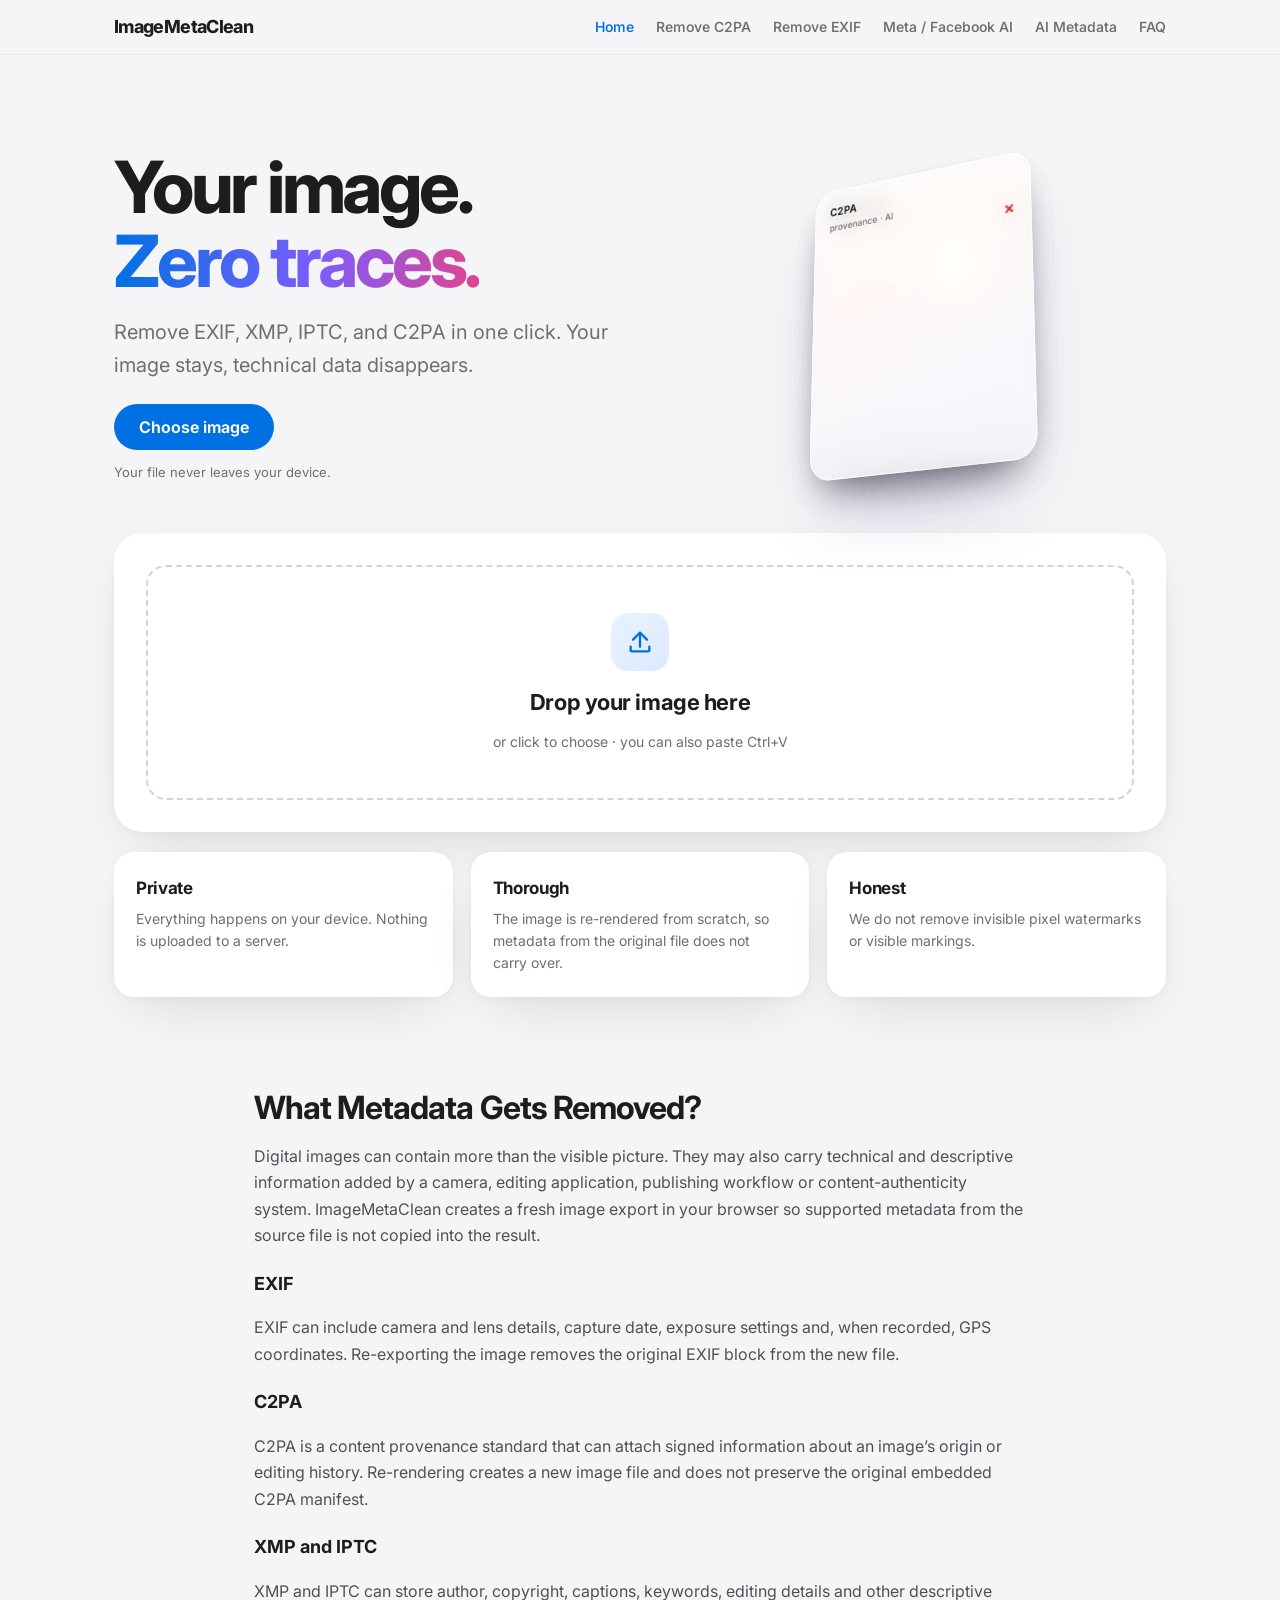
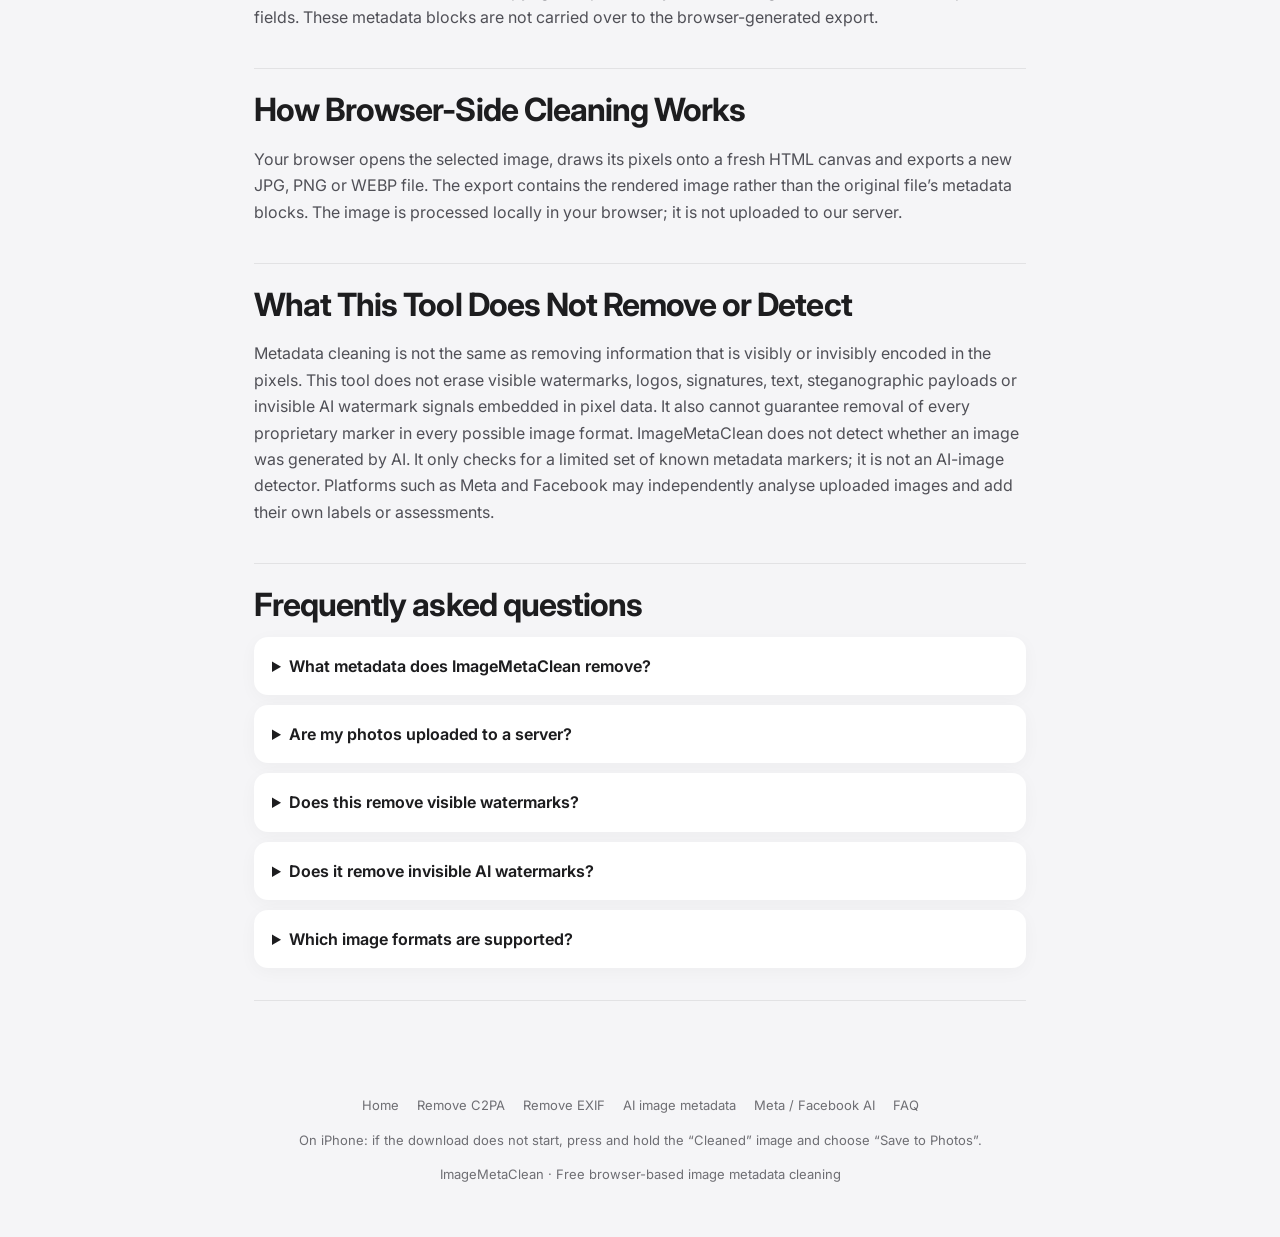
==== index.html @ 03095fc6 "Add Meta/Facebook AI metadata navigation and honest AI detection limitations" ====
<!doctype html><html lang="en"><head><meta charset="utf-8"><meta name="viewport" content="width=device-width,initial-scale=1"><title>Image Metadata Remover – Remove EXIF, XMP, IPTC & C2PA | ImageMetaClean</title><meta name="description" content="Remove EXIF, XMP, IPTC, and supported C2PA metadata from images in one click. Free, private, browser-based image cleaning. Your file never leaves your device."><link rel="canonical" href="https://imagemetaclean.com/"><meta name="robots" content="index,follow,max-image-preview:large"><meta property="og:type" content="website"><meta property="og:site_name" content="ImageMetaClean"><meta property="og:title" content="Image Metadata Remover – Remove EXIF, XMP, IPTC & C2PA | ImageMetaClean"><meta property="og:description" content="Remove EXIF, XMP, IPTC, and supported C2PA metadata from images in one click. Free, private, browser-based image cleaning. Your file never leaves your device."><meta property="og:url" content="https://imagemetaclean.com/"><meta name="twitter:card" content="summary"><meta name="twitter:title" content="Image Metadata Remover – Remove EXIF, XMP, IPTC & C2PA | ImageMetaClean"><meta name="twitter:description" content="Remove EXIF, XMP, IPTC, and supported C2PA metadata from images in one click. Free, private, browser-based image cleaning. Your file never leaves your device."><link rel="preconnect" href="https://fonts.googleapis.com"><link rel="preconnect" href="https://fonts.gstatic.com" crossorigin><link href="https://fonts.googleapis.com/css2?family=Inter:wght@400;500;600;700;800&display=swap" rel="stylesheet"><link rel="stylesheet" href="/styles.css"><script type="application/ld+json">{"@context":"https://schema.org","@type":"WebApplication","name":"ImageMetaClean","url":"https://imagemetaclean.com/","applicationCategory":"UtilitiesApplication","operatingSystem":"Any","description":"Free browser-based image metadata cleaner. Remove EXIF, XMP, IPTC and supported C2PA metadata locally."}</script><script type="application/ld+json">{"@context":"https://schema.org","@type":"FAQPage","mainEntity":[{"@type":"Question","name":"What metadata does ImageMetaClean remove?","acceptedAnswer":{"@type":"Answer","text":"It removes metadata carried in the original file by rendering the image to a new canvas export. This can remove EXIF, XMP, IPTC and embedded C2PA or other metadata chunks, depending on the source format and browser export."}},{"@type":"Question","name":"Are my photos uploaded to a server?","acceptedAnswer":{"@type":"Answer","text":"No. Image processing happens locally in your browser. The image file is not sent to ImageMetaClean servers."}},{"@type":"Question","name":"Does this remove visible watermarks?","acceptedAnswer":{"@type":"Answer","text":"No. It does not erase visible text, logos, signatures or watermarks that are part of the image pixels."}},{"@type":"Question","name":"Does it remove invisible AI watermarks?","acceptedAnswer":{"@type":"Answer","text":"No. ImageMetaClean is a metadata cleaner, not an AI-image detector. It cannot determine whether an image was generated by AI. It also does not remove hidden signals encoded in image pixels or model-specific watermarking systems."}},{"@type":"Question","name":"Which image formats are supported?","acceptedAnswer":{"@type":"Answer","text":"You can export JPG, PNG or WEBP. The available output format depends on browser support and the selected option."}}]}</script></head><body><header><nav><a class="brand" href="/">ImageMetaClean</a><button class="menu" id="menu" aria-label="Toggle navigation" aria-expanded="false">☰</button><div class="navlinks" id="navlinks"><a href="/" aria-current="page">Home</a><a href="/remove-c2pa-metadata" >Remove C2PA</a><a href="/remove-exif-data" >Remove EXIF</a><a href="/remove-meta-facebook-ai-metadata">Meta / Facebook AI</a><a href="/remove-ai-image-metadata" >AI Metadata</a><a href="#faq" >FAQ</a></div></nav></header><main><section class="hero"><div><h1>Your image.<br><em>Zero traces.</em></h1><p class="lead">Remove EXIF, XMP, IPTC, and C2PA in one click. Your image stays, technical data disappears.</p><button class="cta" id="go" type="button">Choose image</button><span class="priv">Your file never leaves your device.</span></div><div class="stage" aria-hidden="true"><div class="stack"><div class="layer photo"></div><div class="layer meta-l l1">EXIF<small>camera · date · GPS</small><i>×</i></div><div class="layer meta-l l2">XMP · IPTC<small>software · author</small><i>×</i></div><div class="layer meta-l l3">C2PA<small>provenance · AI</small><i>×</i></div></div></div></section><section class="tool"><div class="panel"><div id="drop" tabindex="0" role="button" aria-label="Choose or drop an image"><div class="ico"><svg width="28" height="28" viewBox="0 0 24 24" fill="none" stroke="#0071e3" stroke-width="2" stroke-linecap="round" stroke-linejoin="round"><path d="M12 16V4M6 10l6-6 6 6"/><path d="M4 16v3a1 1 0 0 0 1 1h14a1 1 0 0 0 1-1v-3"/></svg></div><h2>Drop your image here</h2><p>or click to choose · you can also paste Ctrl+V</p><input id="file" type="file" accept="image/*" hidden></div><div id="work"><div class="grid"><div class="card"><h3>Original</h3><div class="pic"><img id="imgA" alt="Original image preview"></div><ul class="checks" id="tA"></ul><div class="sz" id="sA"></div></div><div class="card after"><h3>Cleaned</h3><div class="pic"><img id="imgB" alt="Cleaned image preview"></div><ul class="checks" id="tB"></ul><div class="sz" id="sB"></div></div></div><div class="bar"><div class="seg" id="seg"><button type="button" data-f="image/jpeg" aria-pressed="true">JPG</button><button type="button" data-f="image/png" aria-pressed="false">PNG</button><button type="button" data-f="image/webp" aria-pressed="false">WEBP</button></div><label class="quality" id="qW">Quality <input id="q" type="range" min="70" max="100" value="95"><span id="qv">95</span></label><div class="acts"><button class="btn sec" id="again" type="button">Another image</button><button class="btn pri" id="save" type="button" disabled>Download</button></div></div><div id="msg" role="status" aria-live="polite"></div></div></div><div class="trust"><div class="feat"><h3>Private</h3><p>Everything happens on your device. Nothing is uploaded to a server.</p></div><div class="feat"><h3>Thorough</h3><p>The image is re-rendered from scratch, so metadata from the original file does not carry over.</p></div><div class="feat"><h3>Honest</h3><p>We do not remove invisible pixel watermarks or visible markings.</p></div></div></section><article class="content"><section><h2>What Metadata Gets Removed?</h2><p>Digital images can contain more than the visible picture. They may also carry technical and descriptive information added by a camera, editing application, publishing workflow or content-authenticity system. ImageMetaClean creates a fresh image export in your browser so supported metadata from the source file is not copied into the result.</p><h3>EXIF</h3><p>EXIF can include camera and lens details, capture date, exposure settings and, when recorded, GPS coordinates. Re-exporting the image removes the original EXIF block from the new file.</p><h3>C2PA</h3><p>C2PA is a content provenance standard that can attach signed information about an image’s origin or editing history. Re-rendering creates a new image file and does not preserve the original embedded C2PA manifest.</p><h3>XMP and IPTC</h3><p>XMP and IPTC can store author, copyright, captions, keywords, editing details and other descriptive fields. These metadata blocks are not carried over to the browser-generated export.</p></section><section><h2>How Browser-Side Cleaning Works</h2><p>Your browser opens the selected image, draws its pixels onto a fresh HTML canvas and exports a new JPG, PNG or WEBP file. The export contains the rendered image rather than the original file’s metadata blocks. The image is processed locally in your browser; it is not uploaded to our server.</p></section><section><h2>What This Tool Does Not Remove or Detect</h2><p>Metadata cleaning is not the same as removing information that is visibly or invisibly encoded in the pixels. This tool does not erase visible watermarks, logos, signatures, text, steganographic payloads or invisible AI watermark signals embedded in pixel data. It also cannot guarantee removal of every proprietary marker in every possible image format. ImageMetaClean does not detect whether an image was generated by AI. It only checks for a limited set of known metadata markers; it is not an AI-image detector. Platforms such as Meta and Facebook may independently analyse uploaded images and add their own labels or assessments.</p></section><section class="faq" id="faq"><h2>Frequently asked questions</h2><details><summary>What metadata does ImageMetaClean remove?</summary><p>It removes metadata carried in the original file by rendering the image to a new canvas export. This can remove EXIF, XMP, IPTC and embedded C2PA or other metadata chunks, depending on the source format and browser export.</p></details><details><summary>Are my photos uploaded to a server?</summary><p>No. Image processing happens locally in your browser. The image file is not sent to ImageMetaClean servers.</p></details><details><summary>Does this remove visible watermarks?</summary><p>No. It does not erase visible text, logos, signatures or watermarks that are part of the image pixels.</p></details><details><summary>Does it remove invisible AI watermarks?</summary><p>No. It removes supported file metadata, not hidden signals encoded in image pixels or model-specific watermarking systems.</p></details><details><summary>Which image formats are supported?</summary><p>You can export JPG, PNG or WEBP. The available output format depends on browser support and the selected option.</p></details></section></article></main><footer><div class="footlinks"><a href="/">Home</a><a href="/remove-c2pa-metadata">Remove C2PA</a><a href="/remove-exif-data">Remove EXIF</a><a href="/remove-ai-image-metadata">AI image metadata</a><a href="/remove-meta-facebook-ai-metadata">Meta / Facebook AI</a><a href="#faq">FAQ</a></div><p>On iPhone: if the download does not start, press and hold the “Cleaned” image and choose “Save to Photos”.</p><p>ImageMetaClean · Free browser-based image metadata cleaning</p></footer><script src="/app.js" defer></script></body></html>
---- styles.css ----
:root{--bg:#f5f5f7;--ink:#1d1d1f;--mute:#6e6e73;--card:#fff;--blue:#0071e3;--ok:#1d9b4f;--bad:#e3342f;--ff:-apple-system,BlinkMacSystemFont,"SF Pro Text",Inter,system-ui,sans-serif;--sh:0 20px 60px -20px rgba(0,0,0,.14),0 2px 8px rgba(0,0,0,.035)}*{box-sizing:border-box;min-width:0}html{scroll-behavior:smooth}body{margin:0;background:var(--bg);color:var(--ink);font:16px/1.65 var(--ff);-webkit-font-smoothing:antialiased;overflow-x:clip}a{color:var(--blue);text-decoration:none}a:hover{text-decoration:underline}header{position:sticky;top:0;z-index:20;background:rgba(245,245,247,.84);backdrop-filter:saturate(180%) blur(20px);border-bottom:1px solid rgba(0,0,0,.06)}nav{max-width:1180px;margin:auto;padding:12px max(5vw,18px);display:flex;align-items:center;justify-content:space-between;gap:22px}.brand{font-weight:750;letter-spacing:-.035em;color:var(--ink);font-size:18px}.navlinks{display:flex;align-items:center;gap:22px;font-size:14px;font-weight:550}.navlinks a{color:var(--mute)}.navlinks a[aria-current=page]{color:var(--blue)}.menu{display:none;border:0;background:transparent;font-size:24px;color:var(--ink)}.hero{display:grid;grid-template-columns:minmax(0,1.05fr) minmax(0,1fr);gap:40px;align-items:center;max-width:1180px;margin:0 auto;padding:clamp(38px,6vw,82px) max(5vw,18px) 32px}h1{font-size:clamp(40px,6.2vw,72px);line-height:1.03;letter-spacing:-.045em;font-weight:750;margin:0 0 18px}h1 em{font-style:normal;background:linear-gradient(90deg,#0071e3,#7b5cff 55%,#e0458f);-webkit-background-clip:text;background-clip:text;color:transparent}.lead{font-size:clamp(17px,1.7vw,20px);color:var(--mute);max-width:38ch;margin:0 0 22px}.cta{display:inline-flex;align-items:center;gap:8px;background:var(--blue);color:#fff;border:0;border-radius:980px;padding:13px 25px;font:650 16px var(--ff);cursor:pointer}.cta:hover{background:#0077ed;text-decoration:none}.priv{display:block;margin-top:12px;font-size:13px;color:var(--mute)}.stage{perspective:1400px;height:370px;display:grid;place-items:center}.stack{position:relative;width:min(250px,65vw);aspect-ratio:4/5;transform-style:preserve-3d;transform:rotateX(18deg) rotateY(-28deg);animation:float 6s ease-in-out infinite}@keyframes float{50%{translate:0 -10px}}.layer{position:absolute;inset:0;border-radius:24px;transform-style:preserve-3d}.photo{background:linear-gradient(160deg,#ffd9a8 0%,#ff9a8b 38%,#a18cd1 72%,#5b7cfa 100%);box-shadow:0 40px 80px -30px rgba(60,40,120,.4);overflow:hidden}.photo:before{content:"";position:absolute;left:-10%;right:-10%;bottom:-8%;height:46%;background:radial-gradient(120% 90% at 30% 100%,#3b2a6b 0 45%,transparent 46%),radial-gradient(110% 80% at 85% 100%,#4a3a85 0 50%,transparent 51%)}.photo:after{content:"";position:absolute;width:70px;height:70px;border-radius:50%;top:22%;right:20%;background:radial-gradient(circle,#fff6d8,#ffd27a);box-shadow:0 0 60px 20px rgba(255,220,140,.6)}.meta-l{background:rgba(255,255,255,.58);backdrop-filter:blur(10px);border:1px solid rgba(255,255,255,.8);box-shadow:0 20px 40px -20px rgba(0,0,0,.25);padding:17px;font:650 12px/1.2 var(--ff);animation:peel 5s ease-in-out infinite}.meta-l small{display:block;font-weight:500;color:var(--mute);margin-top:4px}.meta-l i{font-style:normal;float:right;color:var(--bad);font-size:18px}.l1{--z:50px}.l2{--z:100px;animation-delay:.2s}.l3{--z:150px;animation-delay:.4s}@keyframes peel{0%,15%{transform:translateZ(var(--z));opacity:1}55%,70%{transform:translateZ(calc(var(--z) + 100px)) translateX(55px) rotateZ(8deg);opacity:0}100%{transform:translateZ(var(--z));opacity:1}}.tool{max-width:1180px;margin:0 auto;padding:0 max(5vw,18px) 54px}.panel{background:var(--card);border-radius:28px;box-shadow:var(--sh);padding:clamp(16px,3vw,32px)}#drop{border:2px dashed #d2d2d7;border-radius:20px;min-height:235px;display:flex;flex-direction:column;align-items:center;justify-content:center;gap:9px;text-align:center;padding:28px;cursor:pointer;transition:.2s}#drop:hover,#drop.over{border-color:var(--blue);background:#f2f7ff}.ico{width:58px;height:58px;border-radius:17px;background:linear-gradient(145deg,#eaf3ff,#dbe8ff);display:grid;place-items:center}#drop h2{margin:4px 0 0;font-size:22px;letter-spacing:-.02em}#drop p{margin:0;color:var(--mute);font-size:14px}#work{display:none}.grid{display:grid;grid-template-columns:repeat(2,minmax(0,1fr));gap:20px}.card{background:var(--bg);border-radius:20px;overflow:hidden}.card h3{margin:0;padding:14px 18px 0;font-size:14px;color:var(--mute);font-weight:650}.card.after h3{color:var(--ok)}.pic{display:grid;place-items:center;height:280px;padding:16px}.pic img{max-width:100%;max-height:100%;border-radius:12px;box-shadow:0 18px 40px -18px rgba(0,0,0,.3)}ul.checks{list-style:none;margin:0;padding:4px 18px 6px}ul.checks li{display:flex;justify-content:space-between;gap:10px;padding:8px 0;border-top:1px solid rgba(0,0,0,.06);font-size:14px}ul.checks b{font-size:12px;padding:2px 9px;border-radius:980px}.y{background:#fde8e7;color:var(--bad)}.n{background:#e4f6ea;color:var(--ok)}.sz{padding:0 18px 16px;color:var(--mute);font-size:12px}.bar{display:flex;flex-wrap:wrap;gap:12px 20px;align-items:center;margin-top:20px}.seg{display:inline-flex;background:var(--bg);border-radius:12px;padding:3px}.seg button{border:0;background:none;font:500 14px var(--ff);padding:8px 14px;border-radius:9px;cursor:pointer;color:var(--ink);min-height:38px}.seg button[aria-pressed=true]{background:#fff;box-shadow:0 2px 8px rgba(0,0,0,.08)}label.quality{display:flex;align-items:center;gap:9px;font-size:14px;color:var(--mute)}input[type=range]{accent-color:var(--blue);width:120px}.acts{margin-left:auto;display:flex;gap:9px;flex-wrap:wrap}.btn{border:0;border-radius:980px;padding:11px 20px;font:650 14px var(--ff);cursor:pointer;min-height:42px}.btn.sec{background:var(--bg);color:var(--ink)}.btn.pri{background:var(--blue);color:#fff}.btn:disabled{opacity:.4;cursor:not-allowed}#msg{margin-top:12px;font-size:14px;color:var(--mute);min-height:1.5em}.trust{display:grid;grid-template-columns:repeat(3,minmax(0,1fr));gap:18px;margin-top:20px}.feat{background:var(--card);border-radius:20px;padding:22px;box-shadow:var(--sh)}.feat h3{margin:0 0 5px;font-size:17px;letter-spacing:-.02em}.feat p{margin:0;color:var(--mute);font-size:14px;line-height:1.6}.content{max-width:900px;margin:0 auto;padding:16px max(5vw,18px) 70px}.content section{padding:22px 0;border-bottom:1px solid rgba(0,0,0,.08)}.content h2{font-size:clamp(24px,3vw,32px);line-height:1.2;letter-spacing:-.03em;margin:0 0 12px}.content h3{font-size:18px;margin:20px 0 6px}.content p,.content li{color:#505057}.content ul{padding-left:22px}.faq details{background:#fff;border-radius:14px;padding:16px 18px;margin:10px 0;box-shadow:0 4px 18px rgba(0,0,0,.035)}.faq summary{font-weight:650;cursor:pointer}.faq details p{margin-bottom:0}footer{text-align:center;color:var(--mute);font-size:13px;padding:24px 18px 38px}footer .footlinks{display:flex;justify-content:center;flex-wrap:wrap;gap:18px;margin-bottom:12px}footer a{color:var(--mute)}@media(max-width:820px){.hero{grid-template-columns:1fr;text-align:center;gap:12px}.lead{margin-inline:auto}.stage{height:290px}.trust{grid-template-columns:1fr}.navlinks{gap:12px;font-size:12px}}@media(max-width:620px){nav{align-items:flex-start}.navlinks{display:none;position:absolute;top:54px;left:0;right:0;padding:14px 20px 18px;background:#f5f5f7;flex-direction:column;align-items:flex-start;border-bottom:1px solid #ddd}.navlinks.open{display:flex}.menu{display:block}.grid{grid-template-columns:1fr}.pic{height:230px}.acts{margin-left:0;width:100%}.acts .btn{flex:1}.bar{gap:12px}.hero{padding-top:36px}}@media(prefers-reduced-motion:reduce){*{animation:none!important;scroll-behavior:auto!important;transition:none!important}}
/* Layout correction: keep metadata diagnostics in a dedicated block below each preview. */
#work .grid{align-items:stretch}
#work .card{display:flex;flex-direction:column;min-height:0;overflow:hidden}
#work .card .pic{display:flex;flex:0 0 280px;height:280px;min-height:280px;max-height:280px;align-items:center;justify-content:center;overflow:hidden;padding:14px;background:#f0f0f2}
#work .card .pic img{display:block;width:auto;height:auto;max-width:100%;max-height:100%;object-fit:contain;flex:0 1 auto}
#work .card ul.checks{position:relative;inset:auto;display:block;flex:0 0 auto;width:100%;min-height:0;margin:0;padding:8px 18px 6px;background:#fff;z-index:1}
#work .card ul.checks li{position:static;display:flex;align-items:center;justify-content:space-between;width:100%;min-height:34px;margin:0;padding:7px 0;background:transparent}
#work .card .sz{position:static;display:block;flex:0 0 auto;width:100%;margin:0;padding:8px 18px 14px;background:#fff;z-index:1}
@media(max-width:620px){#work .card .pic{flex-basis:230px;height:230px;min-height:230px;max-height:230px}}


/* Premium preview layout: larger artwork, quiet diagnostics below. */
#work .grid{align-items:start;gap:22px}
#work .card{display:flex;flex-direction:column;min-height:0;overflow:hidden;background:#fff;border:1px solid rgba(29,29,31,.07);border-radius:24px;box-shadow:0 12px 34px -24px rgba(0,0,0,.22)}
#work .card .pic{display:flex;flex:0 0 auto;width:100%;height:clamp(390px,38vw,540px);min-height:clamp(390px,38vw,540px);max-height:none;align-items:center;justify-content:center;overflow:hidden;padding:14px;background:linear-gradient(180deg,#f7f7f9 0%,#f0f0f3 100%)}
#work .card .pic img{display:block;width:100%;height:100%;max-width:100%;max-height:100%;object-fit:contain;object-position:center;flex:0 1 auto;border-radius:14px;box-shadow:0 14px 32px -22px rgba(0,0,0,.28)}
#work .card h3{padding:17px 20px 0;background:#fff;font-size:14px;letter-spacing:.01em}
#work .card ul.checks{position:relative;inset:auto;display:block;flex:0 0 auto;width:100%;min-height:0;margin:0;padding:12px 20px 5px;background:#fff;z-index:1}
#work .card ul.checks li{position:static;display:flex;align-items:center;justify-content:space-between;width:100%;min-height:36px;margin:0;padding:7px 0;background:transparent;border-top:1px solid rgba(29,29,31,.055);font-size:13px}
#work .card ul.checks li:first-child{border-top:0}
#work .card ul.checks b{font-size:11px;font-weight:650;letter-spacing:.01em;padding:4px 10px}
#work .card .sz{position:static;display:block;flex:0 0 auto;width:100%;margin:0;padding:8px 20px 17px;background:#fff;color:#86868b;font-size:12px;z-index:1}
#work .card.after{border-color:rgba(29,155,79,.12)}
#work .card.after h3{color:#168545}
@media(max-width:820px){#work .card .pic{height:clamp(340px,62vw,470px);min-height:clamp(340px,62vw,470px)}}
@media(max-width:620px){#work .grid{gap:16px}#work .card{border-radius:20px}#work .card .pic{height:clamp(320px,92vw,430px);min-height:clamp(320px,92vw,430px);padding:10px}#work .card .pic img{border-radius:12px}}
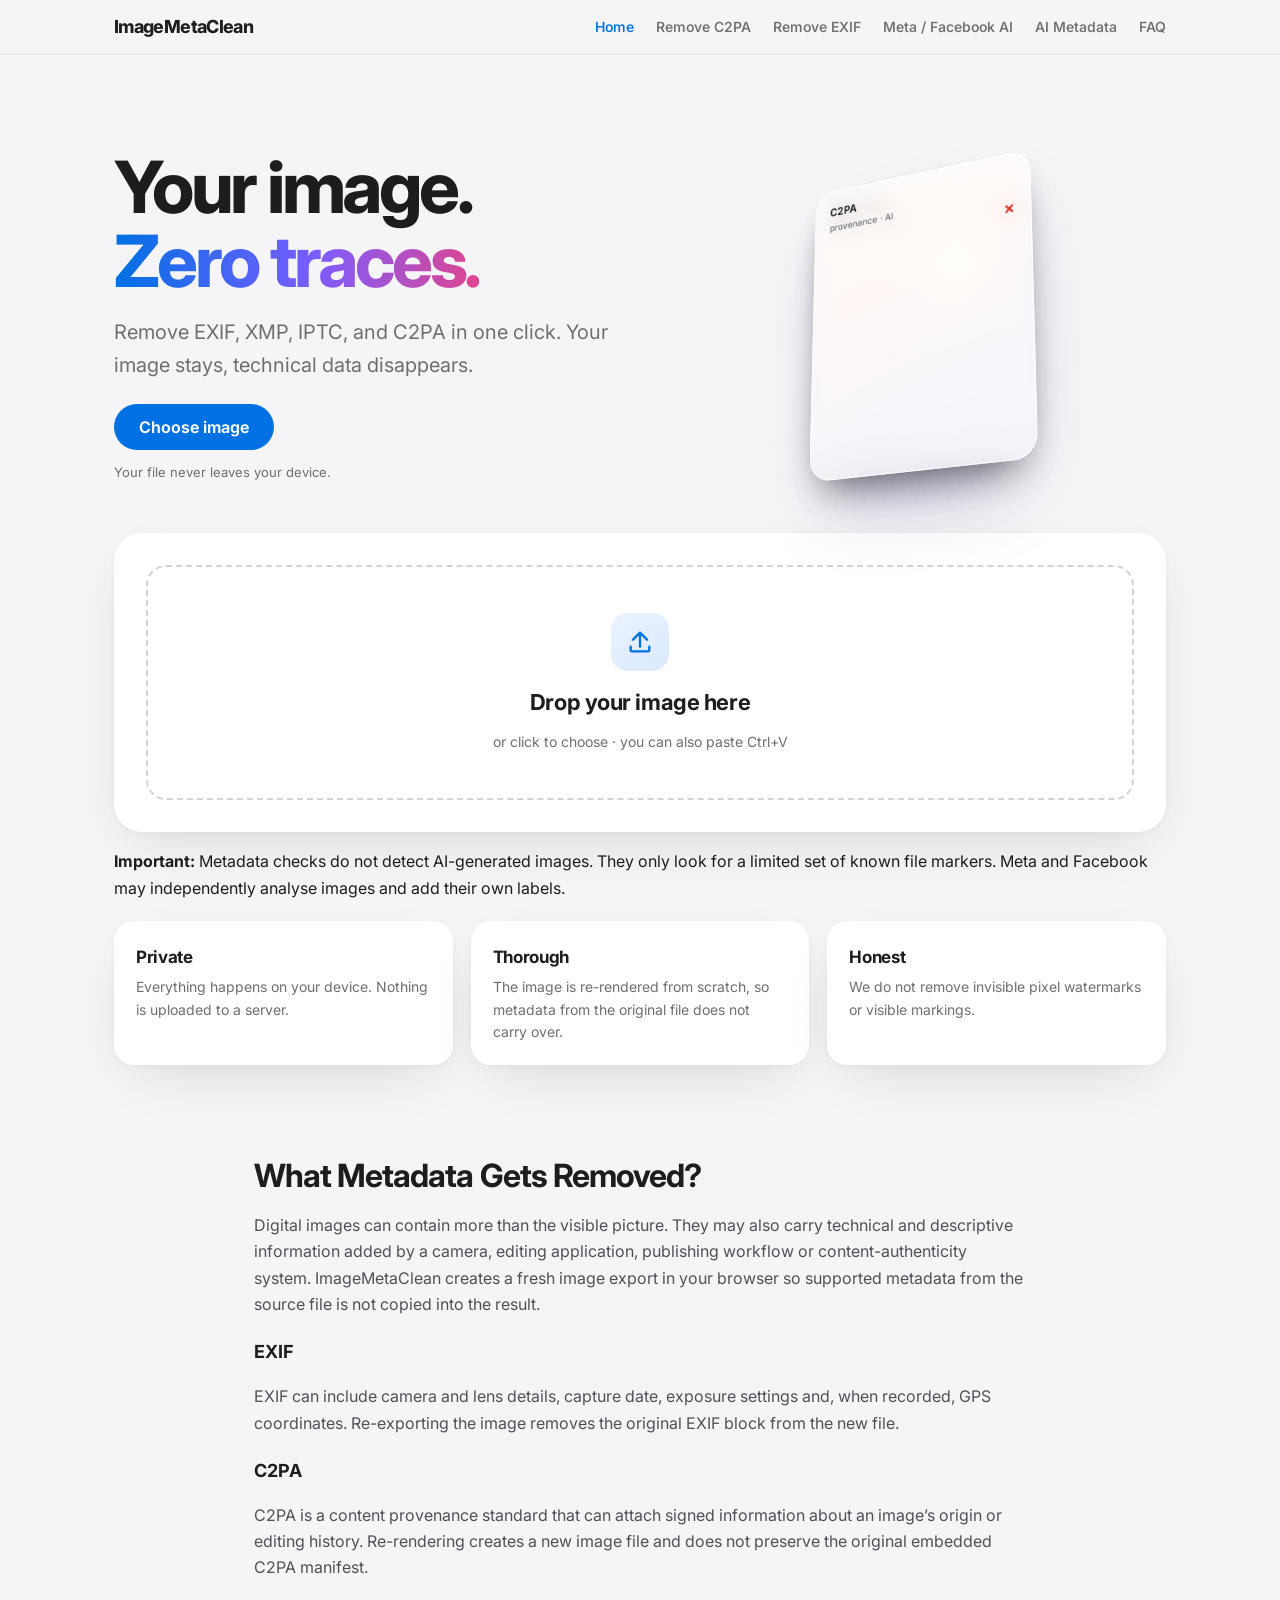
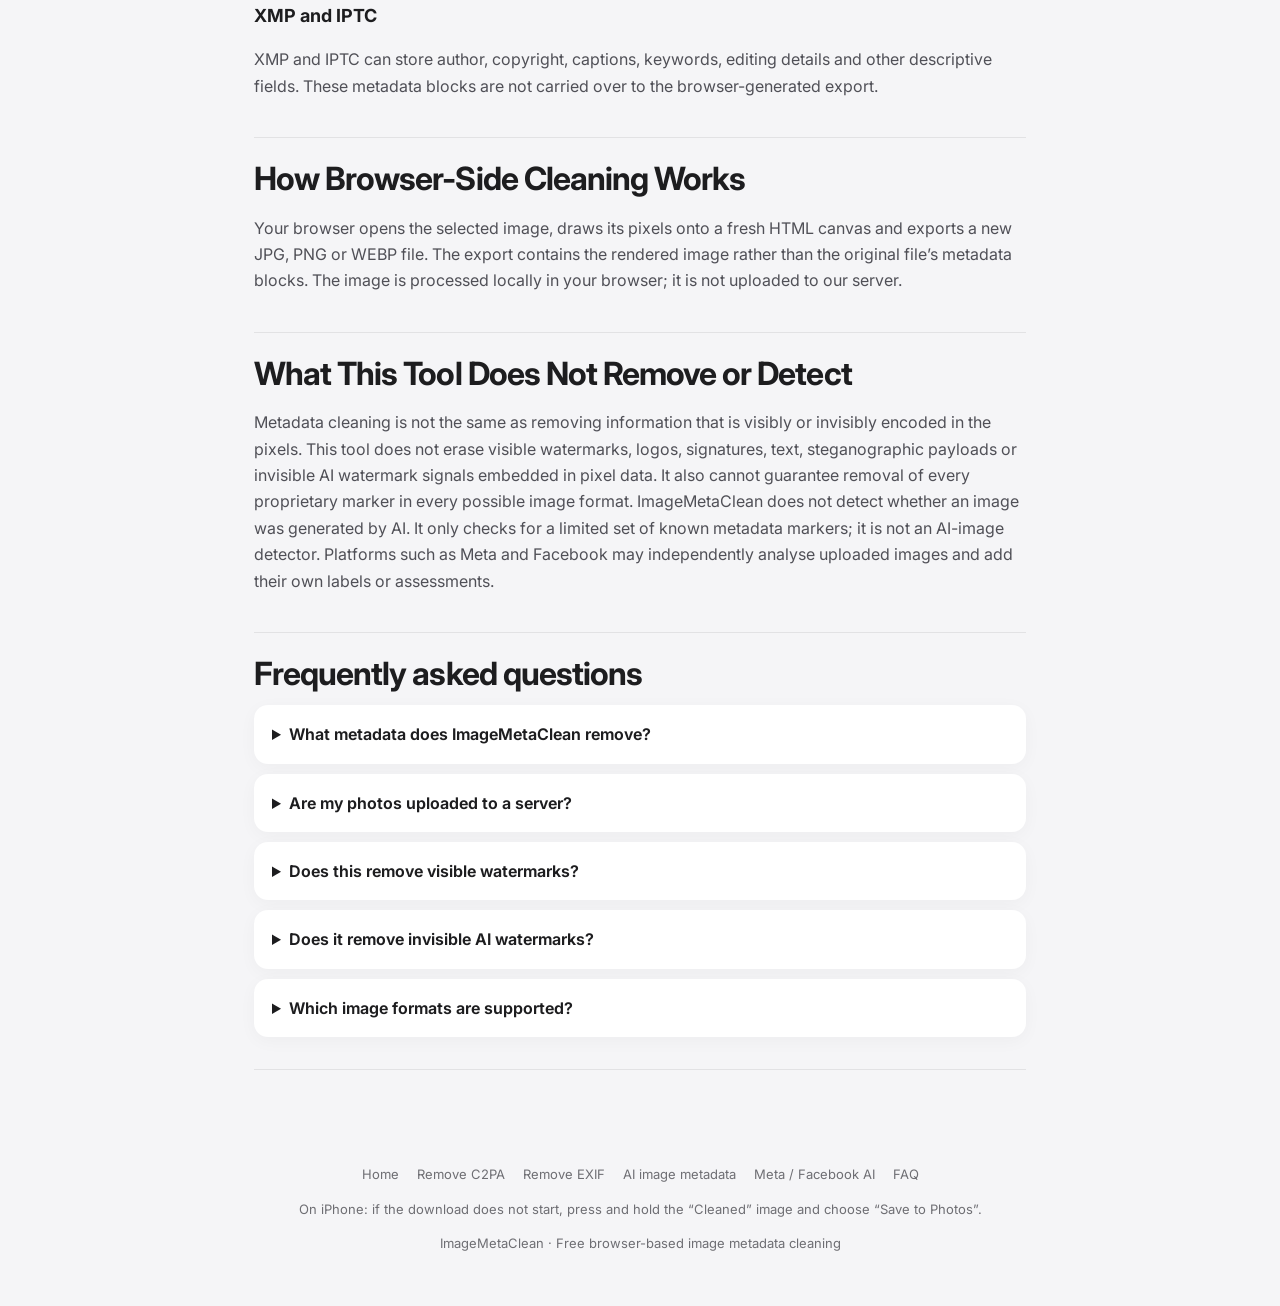
==== commit ceb3f62e: "Add clear notice that metadata checks do not detect AI-generated images" ====
--- a/index.html
+++ b/index.html
@@ -1 +1 @@
-<!doctype html><html lang="en"><head><meta charset="utf-8"><meta name="viewport" content="width=device-width,initial-scale=1"><title>Image Metadata Remover – Remove EXIF, XMP, IPTC & C2PA | ImageMetaClean</title><meta name="description" content="Remove EXIF, XMP, IPTC, and supported C2PA metadata from images in one click. Free, private, browser-based image cleaning. Your file never leaves your device."><link rel="canonical" href="https://imagemetaclean.com/"><meta name="robots" content="index,follow,max-image-preview:large"><meta property="og:type" content="website"><meta property="og:site_name" content="ImageMetaClean"><meta property="og:title" content="Image Metadata Remover – Remove EXIF, XMP, IPTC & C2PA | ImageMetaClean"><meta property="og:description" content="Remove EXIF, XMP, IPTC, and supported C2PA metadata from images in one click. Free, private, browser-based image cleaning. Your file never leaves your device."><meta property="og:url" content="https://imagemetaclean.com/"><meta name="twitter:card" content="summary"><meta name="twitter:title" content="Image Metadata Remover – Remove EXIF, XMP, IPTC & C2PA | ImageMetaClean"><meta name="twitter:description" content="Remove EXIF, XMP, IPTC, and supported C2PA metadata from images in one click. Free, private, browser-based image cleaning. Your file never leaves your device."><link rel="preconnect" href="https://fonts.googleapis.com"><link rel="preconnect" href="https://fonts.gstatic.com" crossorigin><link href="https://fonts.googleapis.com/css2?family=Inter:wght@400;500;600;700;800&display=swap" rel="stylesheet"><link rel="stylesheet" href="/styles.css"><script type="application/ld+json">{"@context":"https://schema.org","@type":"WebApplication","name":"ImageMetaClean","url":"https://imagemetaclean.com/","applicationCategory":"UtilitiesApplication","operatingSystem":"Any","description":"Free browser-based image metadata cleaner. Remove EXIF, XMP, IPTC and supported C2PA metadata locally."}</script><script type="application/ld+json">{"@context":"https://schema.org","@type":"FAQPage","mainEntity":[{"@type":"Question","name":"What metadata does ImageMetaClean remove?","acceptedAnswer":{"@type":"Answer","text":"It removes metadata carried in the original file by rendering the image to a new canvas export. This can remove EXIF, XMP, IPTC and embedded C2PA or other metadata chunks, depending on the source format and browser export."}},{"@type":"Question","name":"Are my photos uploaded to a server?","acceptedAnswer":{"@type":"Answer","text":"No. Image processing happens locally in your browser. The image file is not sent to ImageMetaClean servers."}},{"@type":"Question","name":"Does this remove visible watermarks?","acceptedAnswer":{"@type":"Answer","text":"No. It does not erase visible text, logos, signatures or watermarks that are part of the image pixels."}},{"@type":"Question","name":"Does it remove invisible AI watermarks?","acceptedAnswer":{"@type":"Answer","text":"No. ImageMetaClean is a metadata cleaner, not an AI-image detector. It cannot determine whether an image was generated by AI. It also does not remove hidden signals encoded in image pixels or model-specific watermarking systems."}},{"@type":"Question","name":"Which image formats are supported?","acceptedAnswer":{"@type":"Answer","text":"You can export JPG, PNG or WEBP. The available output format depends on browser support and the selected option."}}]}</script></head><body><header><nav><a class="brand" href="/">ImageMetaClean</a><button class="menu" id="menu" aria-label="Toggle navigation" aria-expanded="false">☰</button><div class="navlinks" id="navlinks"><a href="/" aria-current="page">Home</a><a href="/remove-c2pa-metadata" >Remove C2PA</a><a href="/remove-exif-data" >Remove EXIF</a><a href="/remove-meta-facebook-ai-metadata">Meta / Facebook AI</a><a href="/remove-ai-image-metadata" >AI Metadata</a><a href="#faq" >FAQ</a></div></nav></header><main><section class="hero"><div><h1>Your image.<br><em>Zero traces.</em></h1><p class="lead">Remove EXIF, XMP, IPTC, and C2PA in one click. Your image stays, technical data disappears.</p><button class="cta" id="go" type="button">Choose image</button><span class="priv">Your file never leaves your device.</span></div><div class="stage" aria-hidden="true"><div class="stack"><div class="layer photo"></div><div class="layer meta-l l1">EXIF<small>camera · date · GPS</small><i>×</i></div><div class="layer meta-l l2">XMP · IPTC<small>software · author</small><i>×</i></div><div class="layer meta-l l3">C2PA<small>provenance · AI</small><i>×</i></div></div></div></section><section class="tool"><div class="panel"><div id="drop" tabindex="0" role="button" aria-label="Choose or drop an image"><div class="ico"><svg width="28" height="28" viewBox="0 0 24 24" fill="none" stroke="#0071e3" stroke-width="2" stroke-linecap="round" stroke-linejoin="round"><path d="M12 16V4M6 10l6-6 6 6"/><path d="M4 16v3a1 1 0 0 0 1 1h14a1 1 0 0 0 1-1v-3"/></svg></div><h2>Drop your image here</h2><p>or click to choose · you can also paste Ctrl+V</p><input id="file" type="file" accept="image/*" hidden></div><div id="work"><div class="grid"><div class="card"><h3>Original</h3><div class="pic"><img id="imgA" alt="Original image preview"></div><ul class="checks" id="tA"></ul><div class="sz" id="sA"></div></div><div class="card after"><h3>Cleaned</h3><div class="pic"><img id="imgB" alt="Cleaned image preview"></div><ul class="checks" id="tB"></ul><div class="sz" id="sB"></div></div></div><div class="bar"><div class="seg" id="seg"><button type="button" data-f="image/jpeg" aria-pressed="true">JPG</button><button type="button" data-f="image/png" aria-pressed="false">PNG</button><button type="button" data-f="image/webp" aria-pressed="false">WEBP</button></div><label class="quality" id="qW">Quality <input id="q" type="range" min="70" max="100" value="95"><span id="qv">95</span></label><div class="acts"><button class="btn sec" id="again" type="button">Another image</button><button class="btn pri" id="save" type="button" disabled>Download</button></div></div><div id="msg" role="status" aria-live="polite"></div></div></div><div class="trust"><div class="feat"><h3>Private</h3><p>Everything happens on your device. Nothing is uploaded to a server.</p></div><div class="feat"><h3>Thorough</h3><p>The image is re-rendered from scratch, so metadata from the original file does not carry over.</p></div><div class="feat"><h3>Honest</h3><p>We do not remove invisible pixel watermarks or visible markings.</p></div></div></section><article class="content"><section><h2>What Metadata Gets Removed?</h2><p>Digital images can contain more than the visible picture. They may also carry technical and descriptive information added by a camera, editing application, publishing workflow or content-authenticity system. ImageMetaClean creates a fresh image export in your browser so supported metadata from the source file is not copied into the result.</p><h3>EXIF</h3><p>EXIF can include camera and lens details, capture date, exposure settings and, when recorded, GPS coordinates. Re-exporting the image removes the original EXIF block from the new file.</p><h3>C2PA</h3><p>C2PA is a content provenance standard that can attach signed information about an image’s origin or editing history. Re-rendering creates a new image file and does not preserve the original embedded C2PA manifest.</p><h3>XMP and IPTC</h3><p>XMP and IPTC can store author, copyright, captions, keywords, editing details and other descriptive fields. These metadata blocks are not carried over to the browser-generated export.</p></section><section><h2>How Browser-Side Cleaning Works</h2><p>Your browser opens the selected image, draws its pixels onto a fresh HTML canvas and exports a new JPG, PNG or WEBP file. The export contains the rendered image rather than the original file’s metadata blocks. The image is processed locally in your browser; it is not uploaded to our server.</p></section><section><h2>What This Tool Does Not Remove or Detect</h2><p>Metadata cleaning is not the same as removing information that is visibly or invisibly encoded in the pixels. This tool does not erase visible watermarks, logos, signatures, text, steganographic payloads or invisible AI watermark signals embedded in pixel data. It also cannot guarantee removal of every proprietary marker in every possible image format. ImageMetaClean does not detect whether an image was generated by AI. It only checks for a limited set of known metadata markers; it is not an AI-image detector. Platforms such as Meta and Facebook may independently analyse uploaded images and add their own labels or assessments.</p></section><section class="faq" id="faq"><h2>Frequently asked questions</h2><details><summary>What metadata does ImageMetaClean remove?</summary><p>It removes metadata carried in the original file by rendering the image to a new canvas export. This can remove EXIF, XMP, IPTC and embedded C2PA or other metadata chunks, depending on the source format and browser export.</p></details><details><summary>Are my photos uploaded to a server?</summary><p>No. Image processing happens locally in your browser. The image file is not sent to ImageMetaClean servers.</p></details><details><summary>Does this remove visible watermarks?</summary><p>No. It does not erase visible text, logos, signatures or watermarks that are part of the image pixels.</p></details><details><summary>Does it remove invisible AI watermarks?</summary><p>No. It removes supported file metadata, not hidden signals encoded in image pixels or model-specific watermarking systems.</p></details><details><summary>Which image formats are supported?</summary><p>You can export JPG, PNG or WEBP. The available output format depends on browser support and the selected option.</p></details></section></article></main><footer><div class="footlinks"><a href="/">Home</a><a href="/remove-c2pa-metadata">Remove C2PA</a><a href="/remove-exif-data">Remove EXIF</a><a href="/remove-ai-image-metadata">AI image metadata</a><a href="/remove-meta-facebook-ai-metadata">Meta / Facebook AI</a><a href="#faq">FAQ</a></div><p>On iPhone: if the download does not start, press and hold the “Cleaned” image and choose “Save to Photos”.</p><p>ImageMetaClean · Free browser-based image metadata cleaning</p></footer><script src="/app.js" defer></script></body></html>+<!doctype html><html lang="en"><head><meta charset="utf-8"><meta name="viewport" content="width=device-width,initial-scale=1"><title>Image Metadata Remover – Remove EXIF, XMP, IPTC & C2PA | ImageMetaClean</title><meta name="description" content="Remove EXIF, XMP, IPTC, and supported C2PA metadata from images in one click. Free, private, browser-based image cleaning. Your file never leaves your device."><link rel="canonical" href="https://imagemetaclean.com/"><meta name="robots" content="index,follow,max-image-preview:large"><meta property="og:type" content="website"><meta property="og:site_name" content="ImageMetaClean"><meta property="og:title" content="Image Metadata Remover – Remove EXIF, XMP, IPTC & C2PA | ImageMetaClean"><meta property="og:description" content="Remove EXIF, XMP, IPTC, and supported C2PA metadata from images in one click. Free, private, browser-based image cleaning. Your file never leaves your device."><meta property="og:url" content="https://imagemetaclean.com/"><meta name="twitter:card" content="summary"><meta name="twitter:title" content="Image Metadata Remover – Remove EXIF, XMP, IPTC & C2PA | ImageMetaClean"><meta name="twitter:description" content="Remove EXIF, XMP, IPTC, and supported C2PA metadata from images in one click. Free, private, browser-based image cleaning. Your file never leaves your device."><link rel="preconnect" href="https://fonts.googleapis.com"><link rel="preconnect" href="https://fonts.gstatic.com" crossorigin><link href="https://fonts.googleapis.com/css2?family=Inter:wght@400;500;600;700;800&display=swap" rel="stylesheet"><link rel="stylesheet" href="/styles.css"><script type="application/ld+json">{"@context":"https://schema.org","@type":"WebApplication","name":"ImageMetaClean","url":"https://imagemetaclean.com/","applicationCategory":"UtilitiesApplication","operatingSystem":"Any","description":"Free browser-based image metadata cleaner. Remove EXIF, XMP, IPTC and supported C2PA metadata locally."}</script><script type="application/ld+json">{"@context":"https://schema.org","@type":"FAQPage","mainEntity":[{"@type":"Question","name":"What metadata does ImageMetaClean remove?","acceptedAnswer":{"@type":"Answer","text":"It removes metadata carried in the original file by rendering the image to a new canvas export. This can remove EXIF, XMP, IPTC and embedded C2PA or other metadata chunks, depending on the source format and browser export."}},{"@type":"Question","name":"Are my photos uploaded to a server?","acceptedAnswer":{"@type":"Answer","text":"No. Image processing happens locally in your browser. The image file is not sent to ImageMetaClean servers."}},{"@type":"Question","name":"Does this remove visible watermarks?","acceptedAnswer":{"@type":"Answer","text":"No. It does not erase visible text, logos, signatures or watermarks that are part of the image pixels."}},{"@type":"Question","name":"Does it remove invisible AI watermarks?","acceptedAnswer":{"@type":"Answer","text":"No. ImageMetaClean is a metadata cleaner, not an AI-image detector. It cannot determine whether an image was generated by AI. It also does not remove hidden signals encoded in image pixels or model-specific watermarking systems."}},{"@type":"Question","name":"Which image formats are supported?","acceptedAnswer":{"@type":"Answer","text":"You can export JPG, PNG or WEBP. The available output format depends on browser support and the selected option."}}]}</script></head><body><header><nav><a class="brand" href="/">ImageMetaClean</a><button class="menu" id="menu" aria-label="Toggle navigation" aria-expanded="false">☰</button><div class="navlinks" id="navlinks"><a href="/" aria-current="page">Home</a><a href="/remove-c2pa-metadata" >Remove C2PA</a><a href="/remove-exif-data" >Remove EXIF</a><a href="/remove-meta-facebook-ai-metadata">Meta / Facebook AI</a><a href="/remove-ai-image-metadata" >AI Metadata</a><a href="#faq" >FAQ</a></div></nav></header><main><section class="hero"><div><h1>Your image.<br><em>Zero traces.</em></h1><p class="lead">Remove EXIF, XMP, IPTC, and C2PA in one click. Your image stays, technical data disappears.</p><button class="cta" id="go" type="button">Choose image</button><span class="priv">Your file never leaves your device.</span></div><div class="stage" aria-hidden="true"><div class="stack"><div class="layer photo"></div><div class="layer meta-l l1">EXIF<small>camera · date · GPS</small><i>×</i></div><div class="layer meta-l l2">XMP · IPTC<small>software · author</small><i>×</i></div><div class="layer meta-l l3">C2PA<small>provenance · AI</small><i>×</i></div></div></div></section><section class="tool"><div class="panel"><div id="drop" tabindex="0" role="button" aria-label="Choose or drop an image"><div class="ico"><svg width="28" height="28" viewBox="0 0 24 24" fill="none" stroke="#0071e3" stroke-width="2" stroke-linecap="round" stroke-linejoin="round"><path d="M12 16V4M6 10l6-6 6 6"/><path d="M4 16v3a1 1 0 0 0 1 1h14a1 1 0 0 0 1-1v-3"/></svg></div><h2>Drop your image here</h2><p>or click to choose · you can also paste Ctrl+V</p><input id="file" type="file" accept="image/*" hidden></div><div id="work"><div class="grid"><div class="card"><h3>Original</h3><div class="pic"><img id="imgA" alt="Original image preview"></div><ul class="checks" id="tA"></ul><div class="sz" id="sA"></div></div><div class="card after"><h3>Cleaned</h3><div class="pic"><img id="imgB" alt="Cleaned image preview"></div><ul class="checks" id="tB"></ul><div class="sz" id="sB"></div></div></div><div class="bar"><div class="seg" id="seg"><button type="button" data-f="image/jpeg" aria-pressed="true">JPG</button><button type="button" data-f="image/png" aria-pressed="false">PNG</button><button type="button" data-f="image/webp" aria-pressed="false">WEBP</button></div><label class="quality" id="qW">Quality <input id="q" type="range" min="70" max="100" value="95"><span id="qv">95</span></label><div class="acts"><button class="btn sec" id="again" type="button">Another image</button><button class="btn pri" id="save" type="button" disabled>Download</button></div></div><div id="msg" role="status" aria-live="polite"></div></div></div><p class="tool-note"><strong>Important:</strong> Metadata checks do not detect AI-generated images. They only look for a limited set of known file markers. Meta and Facebook may independently analyse images and add their own labels.</p><div class="trust"><div class="feat"><h3>Private</h3><p>Everything happens on your device. Nothing is uploaded to a server.</p></div><div class="feat"><h3>Thorough</h3><p>The image is re-rendered from scratch, so metadata from the original file does not carry over.</p></div><div class="feat"><h3>Honest</h3><p>We do not remove invisible pixel watermarks or visible markings.</p></div></div></section><article class="content"><section><h2>What Metadata Gets Removed?</h2><p>Digital images can contain more than the visible picture. They may also carry technical and descriptive information added by a camera, editing application, publishing workflow or content-authenticity system. ImageMetaClean creates a fresh image export in your browser so supported metadata from the source file is not copied into the result.</p><h3>EXIF</h3><p>EXIF can include camera and lens details, capture date, exposure settings and, when recorded, GPS coordinates. Re-exporting the image removes the original EXIF block from the new file.</p><h3>C2PA</h3><p>C2PA is a content provenance standard that can attach signed information about an image’s origin or editing history. Re-rendering creates a new image file and does not preserve the original embedded C2PA manifest.</p><h3>XMP and IPTC</h3><p>XMP and IPTC can store author, copyright, captions, keywords, editing details and other descriptive fields. These metadata blocks are not carried over to the browser-generated export.</p></section><section><h2>How Browser-Side Cleaning Works</h2><p>Your browser opens the selected image, draws its pixels onto a fresh HTML canvas and exports a new JPG, PNG or WEBP file. The export contains the rendered image rather than the original file’s metadata blocks. The image is processed locally in your browser; it is not uploaded to our server.</p></section><section><h2>What This Tool Does Not Remove or Detect</h2><p>Metadata cleaning is not the same as removing information that is visibly or invisibly encoded in the pixels. This tool does not erase visible watermarks, logos, signatures, text, steganographic payloads or invisible AI watermark signals embedded in pixel data. It also cannot guarantee removal of every proprietary marker in every possible image format. ImageMetaClean does not detect whether an image was generated by AI. It only checks for a limited set of known metadata markers; it is not an AI-image detector. Platforms such as Meta and Facebook may independently analyse uploaded images and add their own labels or assessments.</p></section><section class="faq" id="faq"><h2>Frequently asked questions</h2><details><summary>What metadata does ImageMetaClean remove?</summary><p>It removes metadata carried in the original file by rendering the image to a new canvas export. This can remove EXIF, XMP, IPTC and embedded C2PA or other metadata chunks, depending on the source format and browser export.</p></details><details><summary>Are my photos uploaded to a server?</summary><p>No. Image processing happens locally in your browser. The image file is not sent to ImageMetaClean servers.</p></details><details><summary>Does this remove visible watermarks?</summary><p>No. It does not erase visible text, logos, signatures or watermarks that are part of the image pixels.</p></details><details><summary>Does it remove invisible AI watermarks?</summary><p>No. It removes supported file metadata, not hidden signals encoded in image pixels or model-specific watermarking systems.</p></details><details><summary>Which image formats are supported?</summary><p>You can export JPG, PNG or WEBP. The available output format depends on browser support and the selected option.</p></details></section></article></main><footer><div class="footlinks"><a href="/">Home</a><a href="/remove-c2pa-metadata">Remove C2PA</a><a href="/remove-exif-data">Remove EXIF</a><a href="/remove-ai-image-metadata">AI image metadata</a><a href="/remove-meta-facebook-ai-metadata">Meta / Facebook AI</a><a href="#faq">FAQ</a></div><p>On iPhone: if the download does not start, press and hold the “Cleaned” image and choose “Save to Photos”.</p><p>ImageMetaClean · Free browser-based image metadata cleaning</p></footer><script src="/app.js" defer></script></body></html>
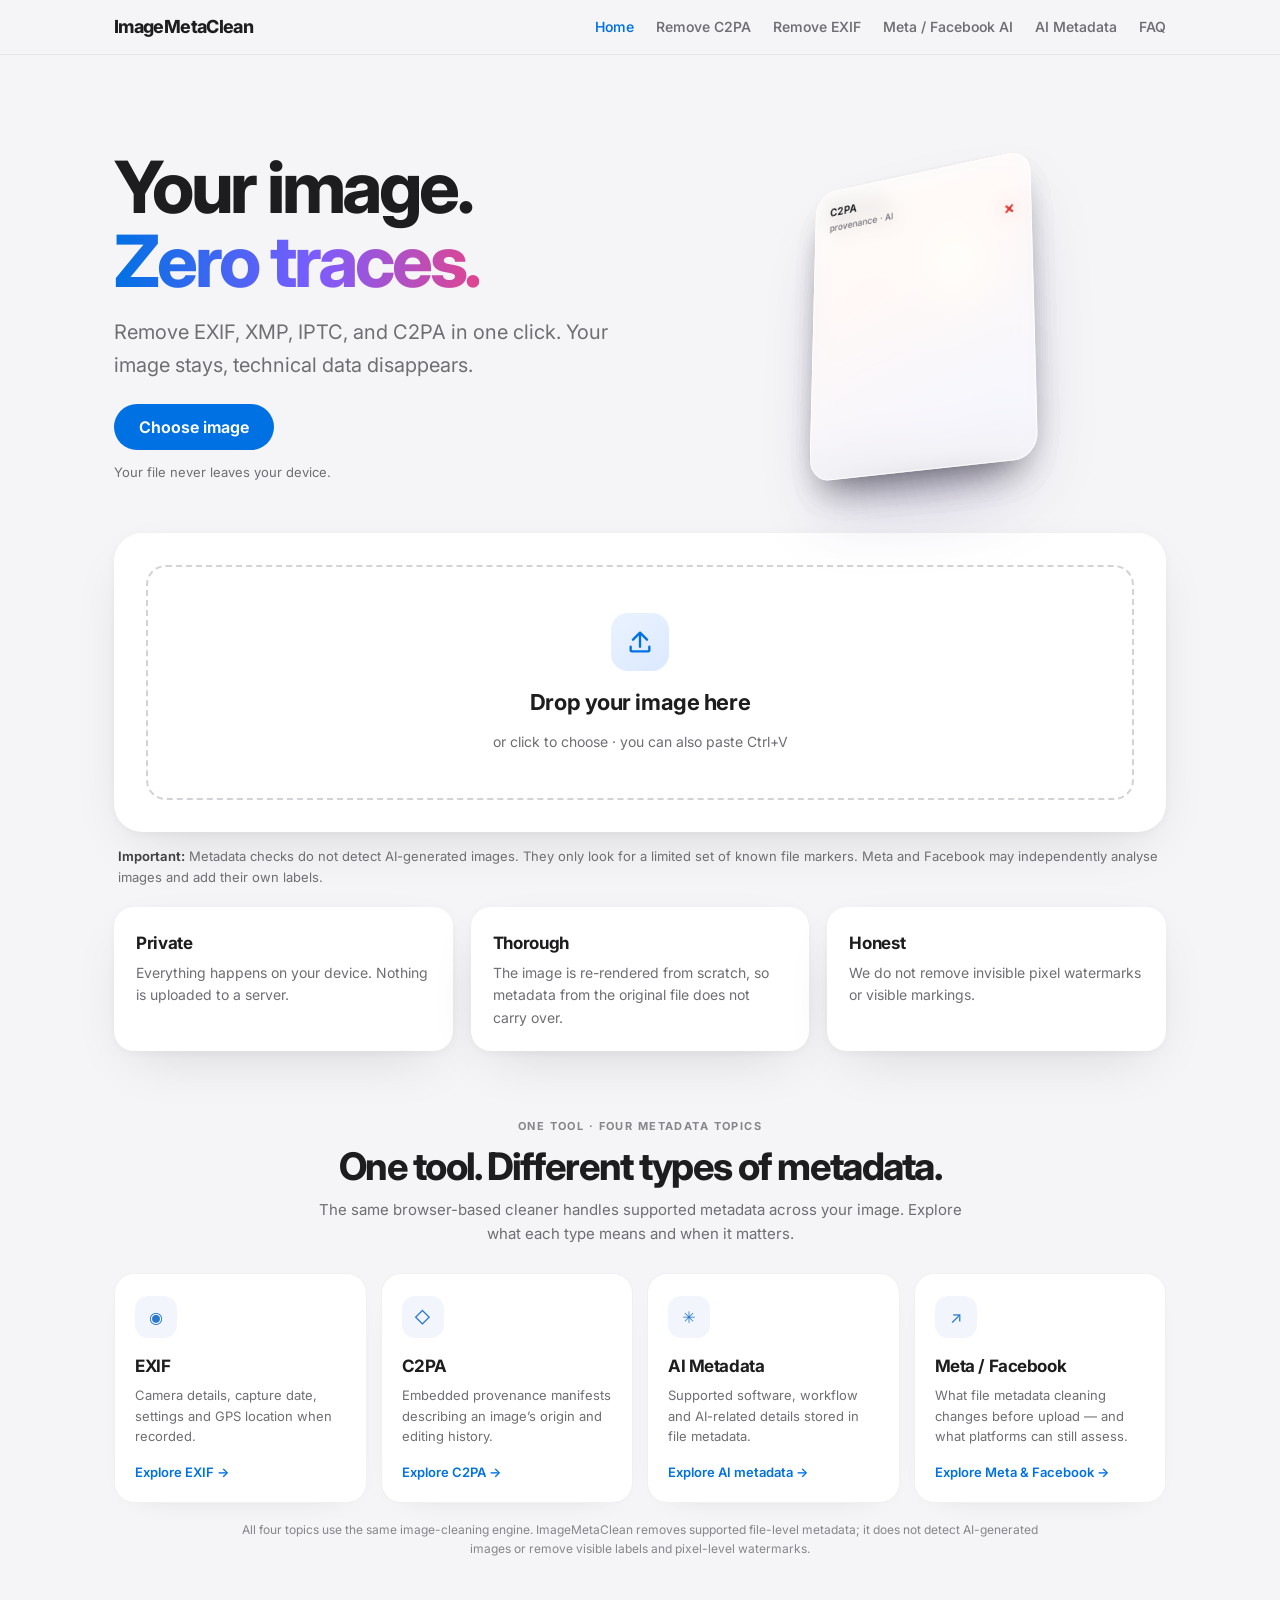
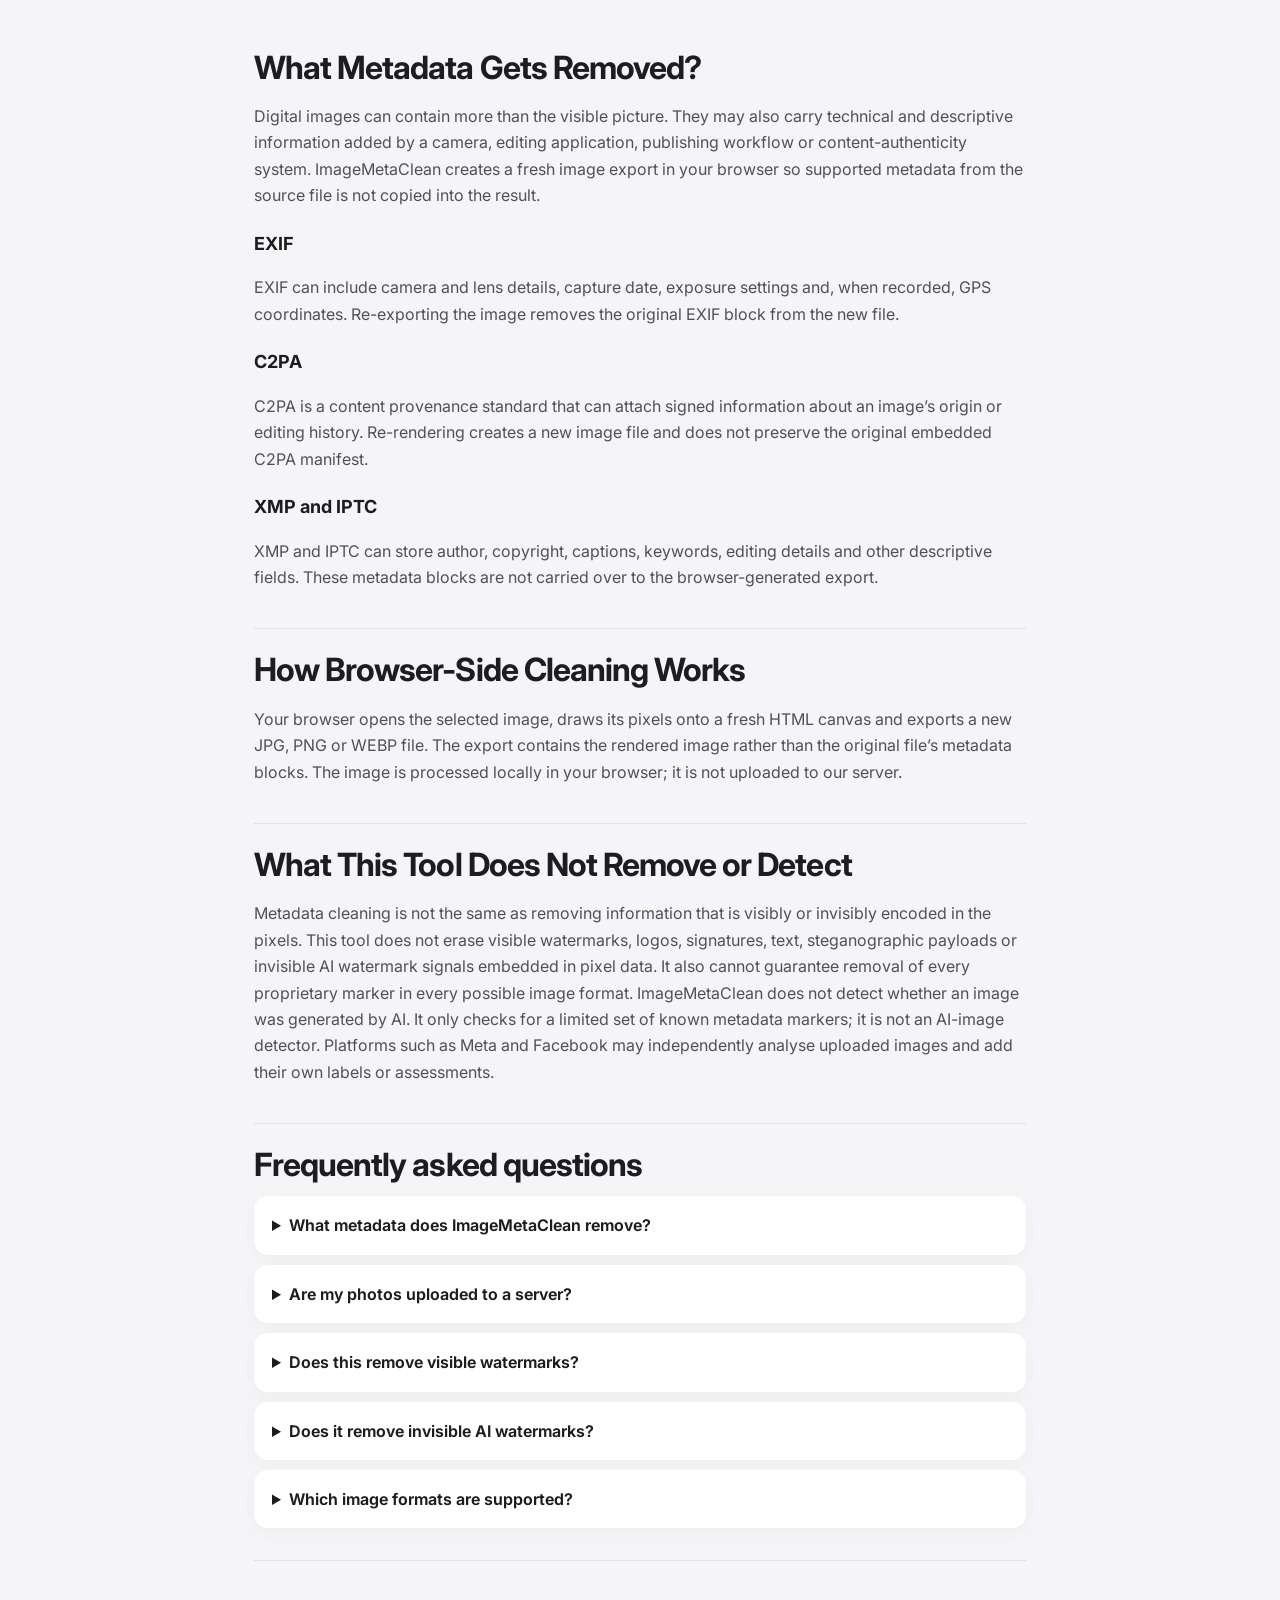
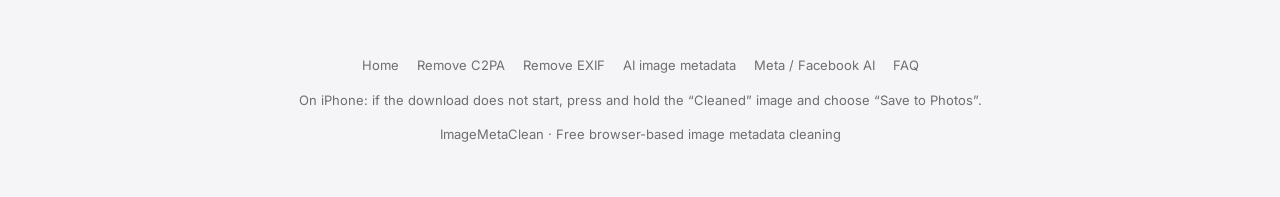
==== commit 50c9a2e3: "Insert metadata guide section below homepage tool" ====
--- a/index.html
+++ b/index.html
@@ -1 +1 @@
-<!doctype html><html lang="en"><head><meta charset="utf-8"><meta name="viewport" content="width=device-width,initial-scale=1"><title>Image Metadata Remover – Remove EXIF, XMP, IPTC & C2PA | ImageMetaClean</title><meta name="description" content="Remove EXIF, XMP, IPTC, and supported C2PA metadata from images in one click. Free, private, browser-based image cleaning. Your file never leaves your device."><link rel="canonical" href="https://imagemetaclean.com/"><meta name="robots" content="index,follow,max-image-preview:large"><meta property="og:type" content="website"><meta property="og:site_name" content="ImageMetaClean"><meta property="og:title" content="Image Metadata Remover – Remove EXIF, XMP, IPTC & C2PA | ImageMetaClean"><meta property="og:description" content="Remove EXIF, XMP, IPTC, and supported C2PA metadata from images in one click. Free, private, browser-based image cleaning. Your file never leaves your device."><meta property="og:url" content="https://imagemetaclean.com/"><meta name="twitter:card" content="summary"><meta name="twitter:title" content="Image Metadata Remover – Remove EXIF, XMP, IPTC & C2PA | ImageMetaClean"><meta name="twitter:description" content="Remove EXIF, XMP, IPTC, and supported C2PA metadata from images in one click. Free, private, browser-based image cleaning. Your file never leaves your device."><link rel="preconnect" href="https://fonts.googleapis.com"><link rel="preconnect" href="https://fonts.gstatic.com" crossorigin><link href="https://fonts.googleapis.com/css2?family=Inter:wght@400;500;600;700;800&display=swap" rel="stylesheet"><link rel="stylesheet" href="/styles.css"><script type="application/ld+json">{"@context":"https://schema.org","@type":"WebApplication","name":"ImageMetaClean","url":"https://imagemetaclean.com/","applicationCategory":"UtilitiesApplication","operatingSystem":"Any","description":"Free browser-based image metadata cleaner. Remove EXIF, XMP, IPTC and supported C2PA metadata locally."}</script><script type="application/ld+json">{"@context":"https://schema.org","@type":"FAQPage","mainEntity":[{"@type":"Question","name":"What metadata does ImageMetaClean remove?","acceptedAnswer":{"@type":"Answer","text":"It removes metadata carried in the original file by rendering the image to a new canvas export. This can remove EXIF, XMP, IPTC and embedded C2PA or other metadata chunks, depending on the source format and browser export."}},{"@type":"Question","name":"Are my photos uploaded to a server?","acceptedAnswer":{"@type":"Answer","text":"No. Image processing happens locally in your browser. The image file is not sent to ImageMetaClean servers."}},{"@type":"Question","name":"Does this remove visible watermarks?","acceptedAnswer":{"@type":"Answer","text":"No. It does not erase visible text, logos, signatures or watermarks that are part of the image pixels."}},{"@type":"Question","name":"Does it remove invisible AI watermarks?","acceptedAnswer":{"@type":"Answer","text":"No. ImageMetaClean is a metadata cleaner, not an AI-image detector. It cannot determine whether an image was generated by AI. It also does not remove hidden signals encoded in image pixels or model-specific watermarking systems."}},{"@type":"Question","name":"Which image formats are supported?","acceptedAnswer":{"@type":"Answer","text":"You can export JPG, PNG or WEBP. The available output format depends on browser support and the selected option."}}]}</script></head><body><header><nav><a class="brand" href="/">ImageMetaClean</a><button class="menu" id="menu" aria-label="Toggle navigation" aria-expanded="false">☰</button><div class="navlinks" id="navlinks"><a href="/" aria-current="page">Home</a><a href="/remove-c2pa-metadata" >Remove C2PA</a><a href="/remove-exif-data" >Remove EXIF</a><a href="/remove-meta-facebook-ai-metadata">Meta / Facebook AI</a><a href="/remove-ai-image-metadata" >AI Metadata</a><a href="#faq" >FAQ</a></div></nav></header><main><section class="hero"><div><h1>Your image.<br><em>Zero traces.</em></h1><p class="lead">Remove EXIF, XMP, IPTC, and C2PA in one click. Your image stays, technical data disappears.</p><button class="cta" id="go" type="button">Choose image</button><span class="priv">Your file never leaves your device.</span></div><div class="stage" aria-hidden="true"><div class="stack"><div class="layer photo"></div><div class="layer meta-l l1">EXIF<small>camera · date · GPS</small><i>×</i></div><div class="layer meta-l l2">XMP · IPTC<small>software · author</small><i>×</i></div><div class="layer meta-l l3">C2PA<small>provenance · AI</small><i>×</i></div></div></div></section><section class="tool"><div class="panel"><div id="drop" tabindex="0" role="button" aria-label="Choose or drop an image"><div class="ico"><svg width="28" height="28" viewBox="0 0 24 24" fill="none" stroke="#0071e3" stroke-width="2" stroke-linecap="round" stroke-linejoin="round"><path d="M12 16V4M6 10l6-6 6 6"/><path d="M4 16v3a1 1 0 0 0 1 1h14a1 1 0 0 0 1-1v-3"/></svg></div><h2>Drop your image here</h2><p>or click to choose · you can also paste Ctrl+V</p><input id="file" type="file" accept="image/*" hidden></div><div id="work"><div class="grid"><div class="card"><h3>Original</h3><div class="pic"><img id="imgA" alt="Original image preview"></div><ul class="checks" id="tA"></ul><div class="sz" id="sA"></div></div><div class="card after"><h3>Cleaned</h3><div class="pic"><img id="imgB" alt="Cleaned image preview"></div><ul class="checks" id="tB"></ul><div class="sz" id="sB"></div></div></div><div class="bar"><div class="seg" id="seg"><button type="button" data-f="image/jpeg" aria-pressed="true">JPG</button><button type="button" data-f="image/png" aria-pressed="false">PNG</button><button type="button" data-f="image/webp" aria-pressed="false">WEBP</button></div><label class="quality" id="qW">Quality <input id="q" type="range" min="70" max="100" value="95"><span id="qv">95</span></label><div class="acts"><button class="btn sec" id="again" type="button">Another image</button><button class="btn pri" id="save" type="button" disabled>Download</button></div></div><div id="msg" role="status" aria-live="polite"></div></div></div><p class="tool-note"><strong>Important:</strong> Metadata checks do not detect AI-generated images. They only look for a limited set of known file markers. Meta and Facebook may independently analyse images and add their own labels.</p><div class="trust"><div class="feat"><h3>Private</h3><p>Everything happens on your device. Nothing is uploaded to a server.</p></div><div class="feat"><h3>Thorough</h3><p>The image is re-rendered from scratch, so metadata from the original file does not carry over.</p></div><div class="feat"><h3>Honest</h3><p>We do not remove invisible pixel watermarks or visible markings.</p></div></div></section><article class="content"><section><h2>What Metadata Gets Removed?</h2><p>Digital images can contain more than the visible picture. They may also carry technical and descriptive information added by a camera, editing application, publishing workflow or content-authenticity system. ImageMetaClean creates a fresh image export in your browser so supported metadata from the source file is not copied into the result.</p><h3>EXIF</h3><p>EXIF can include camera and lens details, capture date, exposure settings and, when recorded, GPS coordinates. Re-exporting the image removes the original EXIF block from the new file.</p><h3>C2PA</h3><p>C2PA is a content provenance standard that can attach signed information about an image’s origin or editing history. Re-rendering creates a new image file and does not preserve the original embedded C2PA manifest.</p><h3>XMP and IPTC</h3><p>XMP and IPTC can store author, copyright, captions, keywords, editing details and other descriptive fields. These metadata blocks are not carried over to the browser-generated export.</p></section><section><h2>How Browser-Side Cleaning Works</h2><p>Your browser opens the selected image, draws its pixels onto a fresh HTML canvas and exports a new JPG, PNG or WEBP file. The export contains the rendered image rather than the original file’s metadata blocks. The image is processed locally in your browser; it is not uploaded to our server.</p></section><section><h2>What This Tool Does Not Remove or Detect</h2><p>Metadata cleaning is not the same as removing information that is visibly or invisibly encoded in the pixels. This tool does not erase visible watermarks, logos, signatures, text, steganographic payloads or invisible AI watermark signals embedded in pixel data. It also cannot guarantee removal of every proprietary marker in every possible image format. ImageMetaClean does not detect whether an image was generated by AI. It only checks for a limited set of known metadata markers; it is not an AI-image detector. Platforms such as Meta and Facebook may independently analyse uploaded images and add their own labels or assessments.</p></section><section class="faq" id="faq"><h2>Frequently asked questions</h2><details><summary>What metadata does ImageMetaClean remove?</summary><p>It removes metadata carried in the original file by rendering the image to a new canvas export. This can remove EXIF, XMP, IPTC and embedded C2PA or other metadata chunks, depending on the source format and browser export.</p></details><details><summary>Are my photos uploaded to a server?</summary><p>No. Image processing happens locally in your browser. The image file is not sent to ImageMetaClean servers.</p></details><details><summary>Does this remove visible watermarks?</summary><p>No. It does not erase visible text, logos, signatures or watermarks that are part of the image pixels.</p></details><details><summary>Does it remove invisible AI watermarks?</summary><p>No. It removes supported file metadata, not hidden signals encoded in image pixels or model-specific watermarking systems.</p></details><details><summary>Which image formats are supported?</summary><p>You can export JPG, PNG or WEBP. The available output format depends on browser support and the selected option.</p></details></section></article></main><footer><div class="footlinks"><a href="/">Home</a><a href="/remove-c2pa-metadata">Remove C2PA</a><a href="/remove-exif-data">Remove EXIF</a><a href="/remove-ai-image-metadata">AI image metadata</a><a href="/remove-meta-facebook-ai-metadata">Meta / Facebook AI</a><a href="#faq">FAQ</a></div><p>On iPhone: if the download does not start, press and hold the “Cleaned” image and choose “Save to Photos”.</p><p>ImageMetaClean · Free browser-based image metadata cleaning</p></footer><script src="/app.js" defer></script></body></html>+<!doctype html><html lang="en"><head><meta charset="utf-8"><meta name="viewport" content="width=device-width,initial-scale=1"><title>Image Metadata Remover – Remove EXIF, XMP, IPTC & C2PA | ImageMetaClean</title><meta name="description" content="Remove EXIF, XMP, IPTC, and supported C2PA metadata from images in one click. Free, private, browser-based image cleaning. Your file never leaves your device."><link rel="canonical" href="https://imagemetaclean.com/"><meta name="robots" content="index,follow,max-image-preview:large"><meta property="og:type" content="website"><meta property="og:site_name" content="ImageMetaClean"><meta property="og:title" content="Image Metadata Remover – Remove EXIF, XMP, IPTC & C2PA | ImageMetaClean"><meta property="og:description" content="Remove EXIF, XMP, IPTC, and supported C2PA metadata from images in one click. Free, private, browser-based image cleaning. Your file never leaves your device."><meta property="og:url" content="https://imagemetaclean.com/"><meta name="twitter:card" content="summary"><meta name="twitter:title" content="Image Metadata Remover – Remove EXIF, XMP, IPTC & C2PA | ImageMetaClean"><meta name="twitter:description" content="Remove EXIF, XMP, IPTC, and supported C2PA metadata from images in one click. Free, private, browser-based image cleaning. Your file never leaves your device."><link rel="preconnect" href="https://fonts.googleapis.com"><link rel="preconnect" href="https://fonts.gstatic.com" crossorigin><link href="https://fonts.googleapis.com/css2?family=Inter:wght@400;500;600;700;800&display=swap" rel="stylesheet"><link rel="stylesheet" href="/styles.css"><script type="application/ld+json">{"@context":"https://schema.org","@type":"WebApplication","name":"ImageMetaClean","url":"https://imagemetaclean.com/","applicationCategory":"UtilitiesApplication","operatingSystem":"Any","description":"Free browser-based image metadata cleaner. Remove EXIF, XMP, IPTC and supported C2PA metadata locally."}</script><script type="application/ld+json">{"@context":"https://schema.org","@type":"FAQPage","mainEntity":[{"@type":"Question","name":"What metadata does ImageMetaClean remove?","acceptedAnswer":{"@type":"Answer","text":"It removes metadata carried in the original file by rendering the image to a new canvas export. This can remove EXIF, XMP, IPTC and embedded C2PA or other metadata chunks, depending on the source format and browser export."}},{"@type":"Question","name":"Are my photos uploaded to a server?","acceptedAnswer":{"@type":"Answer","text":"No. Image processing happens locally in your browser. The image file is not sent to ImageMetaClean servers."}},{"@type":"Question","name":"Does this remove visible watermarks?","acceptedAnswer":{"@type":"Answer","text":"No. It does not erase visible text, logos, signatures or watermarks that are part of the image pixels."}},{"@type":"Question","name":"Does it remove invisible AI watermarks?","acceptedAnswer":{"@type":"Answer","text":"No. ImageMetaClean is a metadata cleaner, not an AI-image detector. It cannot determine whether an image was generated by AI. It also does not remove hidden signals encoded in image pixels or model-specific watermarking systems."}},{"@type":"Question","name":"Which image formats are supported?","acceptedAnswer":{"@type":"Answer","text":"You can export JPG, PNG or WEBP. The available output format depends on browser support and the selected option."}}]}</script></head><body><header><nav><a class="brand" href="/">ImageMetaClean</a><button class="menu" id="menu" aria-label="Toggle navigation" aria-expanded="false">☰</button><div class="navlinks" id="navlinks"><a href="/" aria-current="page">Home</a><a href="/remove-c2pa-metadata" >Remove C2PA</a><a href="/remove-exif-data" >Remove EXIF</a><a href="/remove-meta-facebook-ai-metadata">Meta / Facebook AI</a><a href="/remove-ai-image-metadata" >AI Metadata</a><a href="#faq" >FAQ</a></div></nav></header><main><section class="hero"><div><h1>Your image.<br><em>Zero traces.</em></h1><p class="lead">Remove EXIF, XMP, IPTC, and C2PA in one click. Your image stays, technical data disappears.</p><button class="cta" id="go" type="button">Choose image</button><span class="priv">Your file never leaves your device.</span></div><div class="stage" aria-hidden="true"><div class="stack"><div class="layer photo"></div><div class="layer meta-l l1">EXIF<small>camera · date · GPS</small><i>×</i></div><div class="layer meta-l l2">XMP · IPTC<small>software · author</small><i>×</i></div><div class="layer meta-l l3">C2PA<small>provenance · AI</small><i>×</i></div></div></div></section><section class="tool"><div class="panel"><div id="drop" tabindex="0" role="button" aria-label="Choose or drop an image"><div class="ico"><svg width="28" height="28" viewBox="0 0 24 24" fill="none" stroke="#0071e3" stroke-width="2" stroke-linecap="round" stroke-linejoin="round"><path d="M12 16V4M6 10l6-6 6 6"/><path d="M4 16v3a1 1 0 0 0 1 1h14a1 1 0 0 0 1-1v-3"/></svg></div><h2>Drop your image here</h2><p>or click to choose · you can also paste Ctrl+V</p><input id="file" type="file" accept="image/*" hidden></div><div id="work"><div class="grid"><div class="card"><h3>Original</h3><div class="pic"><img id="imgA" alt="Original image preview"></div><ul class="checks" id="tA"></ul><div class="sz" id="sA"></div></div><div class="card after"><h3>Cleaned</h3><div class="pic"><img id="imgB" alt="Cleaned image preview"></div><ul class="checks" id="tB"></ul><div class="sz" id="sB"></div></div></div><div class="bar"><div class="seg" id="seg"><button type="button" data-f="image/jpeg" aria-pressed="true">JPG</button><button type="button" data-f="image/png" aria-pressed="false">PNG</button><button type="button" data-f="image/webp" aria-pressed="false">WEBP</button></div><label class="quality" id="qW">Quality <input id="q" type="range" min="70" max="100" value="95"><span id="qv">95</span></label><div class="acts"><button class="btn sec" id="again" type="button">Another image</button><button class="btn pri" id="save" type="button" disabled>Download</button></div></div><div id="msg" role="status" aria-live="polite"></div></div></div><p class="tool-note"><strong>Important:</strong> Metadata checks do not detect AI-generated images. They only look for a limited set of known file markers. Meta and Facebook may independently analyse images and add their own labels.</p><div class="trust"><div class="feat"><h3>Private</h3><p>Everything happens on your device. Nothing is uploaded to a server.</p></div><div class="feat"><h3>Thorough</h3><p>The image is re-rendered from scratch, so metadata from the original file does not carry over.</p></div><div class="feat"><h3>Honest</h3><p>We do not remove invisible pixel watermarks or visible markings.</p></div></div></section><section class="metadata-guide" aria-labelledby="metadata-guide-title"><div class="metadata-guide-head"><span class="eyebrow">ONE TOOL · FOUR METADATA TOPICS</span><h2 id="metadata-guide-title">One tool. Different types of metadata.</h2><p>The same browser-based cleaner handles supported metadata across your image. Explore what each type means and when it matters.</p></div><div class="metadata-guide-grid"><a class="metadata-topic" href="/remove-exif-data"><span class="topic-icon">◉</span><span class="topic-name">EXIF</span><span class="topic-desc">Camera details, capture date, settings and GPS location when recorded.</span><span class="topic-link">Explore EXIF →</span></a><a class="metadata-topic" href="/remove-c2pa-metadata"><span class="topic-icon">◇</span><span class="topic-name">C2PA</span><span class="topic-desc">Embedded provenance manifests describing an image’s origin and editing history.</span><span class="topic-link">Explore C2PA →</span></a><a class="metadata-topic" href="/remove-ai-image-metadata"><span class="topic-icon">✳</span><span class="topic-name">AI Metadata</span><span class="topic-desc">Supported software, workflow and AI-related details stored in file metadata.</span><span class="topic-link">Explore AI metadata →</span></a><a class="metadata-topic" href="/remove-meta-facebook-ai-metadata"><span class="topic-icon">↗</span><span class="topic-name">Meta / Facebook</span><span class="topic-desc">What file metadata cleaning changes before upload — and what platforms can still assess.</span><span class="topic-link">Explore Meta &amp; Facebook →</span></a></div><p class="metadata-guide-footnote">All four topics use the same image-cleaning engine. ImageMetaClean removes supported file-level metadata; it does not detect AI-generated images or remove visible labels and pixel-level watermarks.</p></section><article class="content"><section><h2>What Metadata Gets Removed?</h2><p>Digital images can contain more than the visible picture. They may also carry technical and descriptive information added by a camera, editing application, publishing workflow or content-authenticity system. ImageMetaClean creates a fresh image export in your browser so supported metadata from the source file is not copied into the result.</p><h3>EXIF</h3><p>EXIF can include camera and lens details, capture date, exposure settings and, when recorded, GPS coordinates. Re-exporting the image removes the original EXIF block from the new file.</p><h3>C2PA</h3><p>C2PA is a content provenance standard that can attach signed information about an image’s origin or editing history. Re-rendering creates a new image file and does not preserve the original embedded C2PA manifest.</p><h3>XMP and IPTC</h3><p>XMP and IPTC can store author, copyright, captions, keywords, editing details and other descriptive fields. These metadata blocks are not carried over to the browser-generated export.</p></section><section><h2>How Browser-Side Cleaning Works</h2><p>Your browser opens the selected image, draws its pixels onto a fresh HTML canvas and exports a new JPG, PNG or WEBP file. The export contains the rendered image rather than the original file’s metadata blocks. The image is processed locally in your browser; it is not uploaded to our server.</p></section><section><h2>What This Tool Does Not Remove or Detect</h2><p>Metadata cleaning is not the same as removing information that is visibly or invisibly encoded in the pixels. This tool does not erase visible watermarks, logos, signatures, text, steganographic payloads or invisible AI watermark signals embedded in pixel data. It also cannot guarantee removal of every proprietary marker in every possible image format. ImageMetaClean does not detect whether an image was generated by AI. It only checks for a limited set of known metadata markers; it is not an AI-image detector. Platforms such as Meta and Facebook may independently analyse uploaded images and add their own labels or assessments.</p></section><section class="faq" id="faq"><h2>Frequently asked questions</h2><details><summary>What metadata does ImageMetaClean remove?</summary><p>It removes metadata carried in the original file by rendering the image to a new canvas export. This can remove EXIF, XMP, IPTC and embedded C2PA or other metadata chunks, depending on the source format and browser export.</p></details><details><summary>Are my photos uploaded to a server?</summary><p>No. Image processing happens locally in your browser. The image file is not sent to ImageMetaClean servers.</p></details><details><summary>Does this remove visible watermarks?</summary><p>No. It does not erase visible text, logos, signatures or watermarks that are part of the image pixels.</p></details><details><summary>Does it remove invisible AI watermarks?</summary><p>No. It removes supported file metadata, not hidden signals encoded in image pixels or model-specific watermarking systems.</p></details><details><summary>Which image formats are supported?</summary><p>You can export JPG, PNG or WEBP. The available output format depends on browser support and the selected option.</p></details></section></article></main><footer><div class="footlinks"><a href="/">Home</a><a href="/remove-c2pa-metadata">Remove C2PA</a><a href="/remove-exif-data">Remove EXIF</a><a href="/remove-ai-image-metadata">AI image metadata</a><a href="/remove-meta-facebook-ai-metadata">Meta / Facebook AI</a><a href="#faq">FAQ</a></div><p>On iPhone: if the download does not start, press and hold the “Cleaned” image and choose “Save to Photos”.</p><p>ImageMetaClean · Free browser-based image metadata cleaning</p></footer><script src="/app.js" defer></script></body></html>
--- a/styles.css
+++ b/styles.css
@@ -25,3 +25,25 @@
 #work .card.after h3{color:#168545}
 @media(max-width:820px){#work .card .pic{height:clamp(340px,62vw,470px);min-height:clamp(340px,62vw,470px)}}
 @media(max-width:620px){#work .grid{gap:16px}#work .card{border-radius:20px}#work .card .pic{height:clamp(320px,92vw,430px);min-height:clamp(320px,92vw,430px);padding:10px}#work .card .pic img{border-radius:12px}}
+
+.tool-note{max-width:1180px;margin:14px auto 0;padding:0 4px;color:#6e6e73;font-size:13px;line-height:1.55}.tool-note strong{color:#424245;font-weight:650}
+
+/* Editorial metadata guide — Apple-inspired, quiet and consistent with the existing UI */
+.metadata-guide{max-width:1180px;margin:0 auto;padding:12px max(5vw,18px) 52px}
+.metadata-guide-head{max-width:680px;margin:0 auto 26px;text-align:center}
+.metadata-guide .eyebrow{display:block;margin-bottom:10px;color:#86868b;font-size:11px;font-weight:700;letter-spacing:.13em}
+.metadata-guide-head h2{margin:0 0 10px;font-size:clamp(27px,3.4vw,38px);line-height:1.12;letter-spacing:-.045em;font-weight:750;color:#1d1d1f}
+.metadata-guide-head p{margin:0;color:#6e6e73;font-size:15px;line-height:1.65}
+.metadata-guide-grid{display:grid;grid-template-columns:repeat(4,minmax(0,1fr));gap:14px}
+.metadata-topic{display:flex;flex-direction:column;align-items:flex-start;min-height:224px;padding:22px 20px 19px;background:#fff;border:1px solid rgba(29,29,31,.065);border-radius:20px;box-shadow:0 10px 32px -27px rgba(0,0,0,.24);color:#1d1d1f;text-decoration:none;transition:transform .2s ease,box-shadow .2s ease,border-color .2s ease}
+.metadata-topic:hover{transform:translateY(-3px);border-color:rgba(0,113,227,.22);box-shadow:0 18px 38px -26px rgba(0,0,0,.24);text-decoration:none}
+.topic-icon{display:grid;place-items:center;width:42px;height:42px;margin-bottom:18px;border-radius:13px;background:#f2f6fc;color:#2878cf}
+.topic-icon svg{width:21px;height:21px;fill:none;stroke:currentColor;stroke-width:1.7;stroke-linecap:round;stroke-linejoin:round}
+.topic-name{font-size:17px;line-height:1.25;font-weight:700;letter-spacing:-.025em}
+.topic-desc{margin-top:8px;color:#6e6e73;font-size:13px;line-height:1.55}
+.topic-link{margin-top:auto;padding-top:16px;color:#0071e3;font-size:13px;font-weight:600}
+.topic-link span{padding-left:3px}
+.metadata-guide-footnote{max-width:820px;margin:17px auto 0;text-align:center;color:#86868b;font-size:12px;line-height:1.6}
+@media(max-width:900px){.metadata-guide-grid{grid-template-columns:repeat(2,minmax(0,1fr))}}
+@media(max-width:520px){.metadata-guide{padding-top:8px;padding-bottom:38px}.metadata-guide-head{margin-bottom:20px}.metadata-guide-grid{grid-template-columns:1fr;gap:10px}.metadata-topic{min-height:0;padding:17px 18px}.topic-icon{margin-bottom:12px}.topic-link{padding-top:12px}}
+@media(prefers-reduced-motion:reduce){.metadata-topic{transition:none}.metadata-topic:hover{transform:none}}
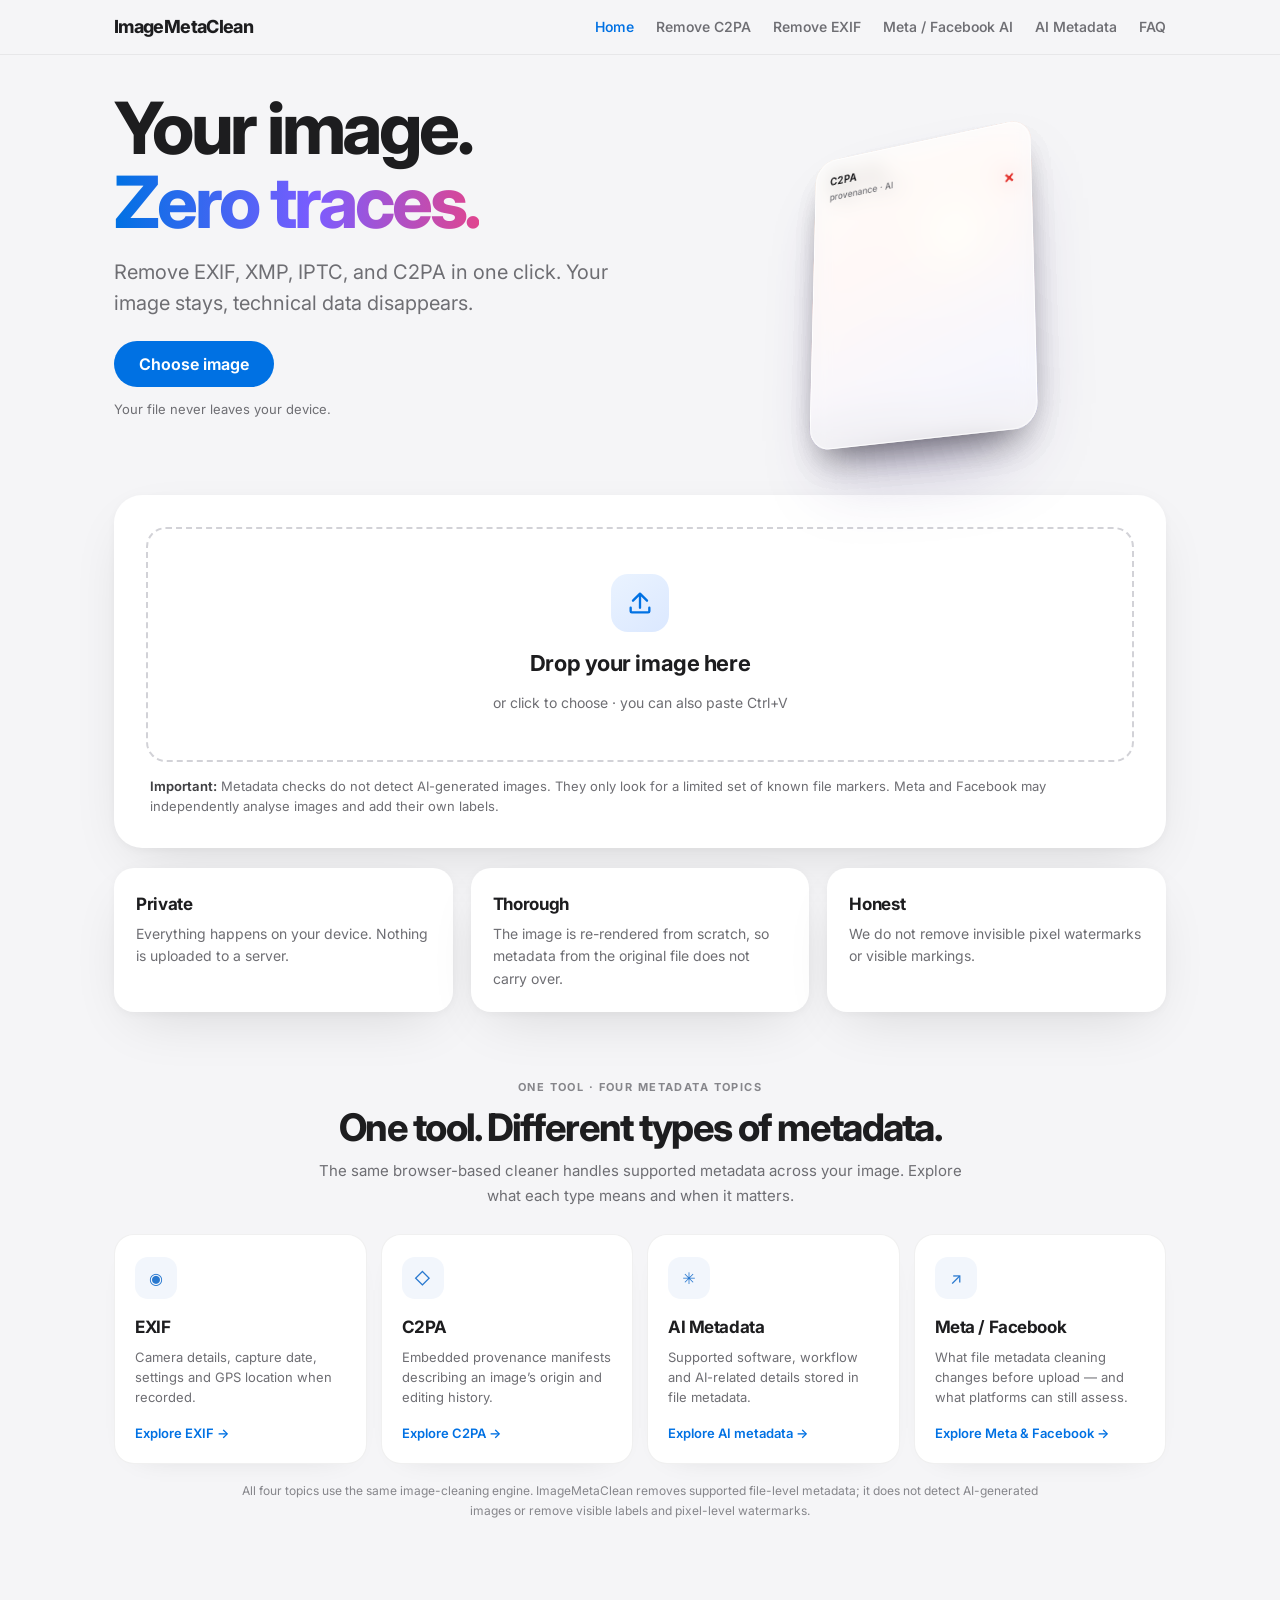
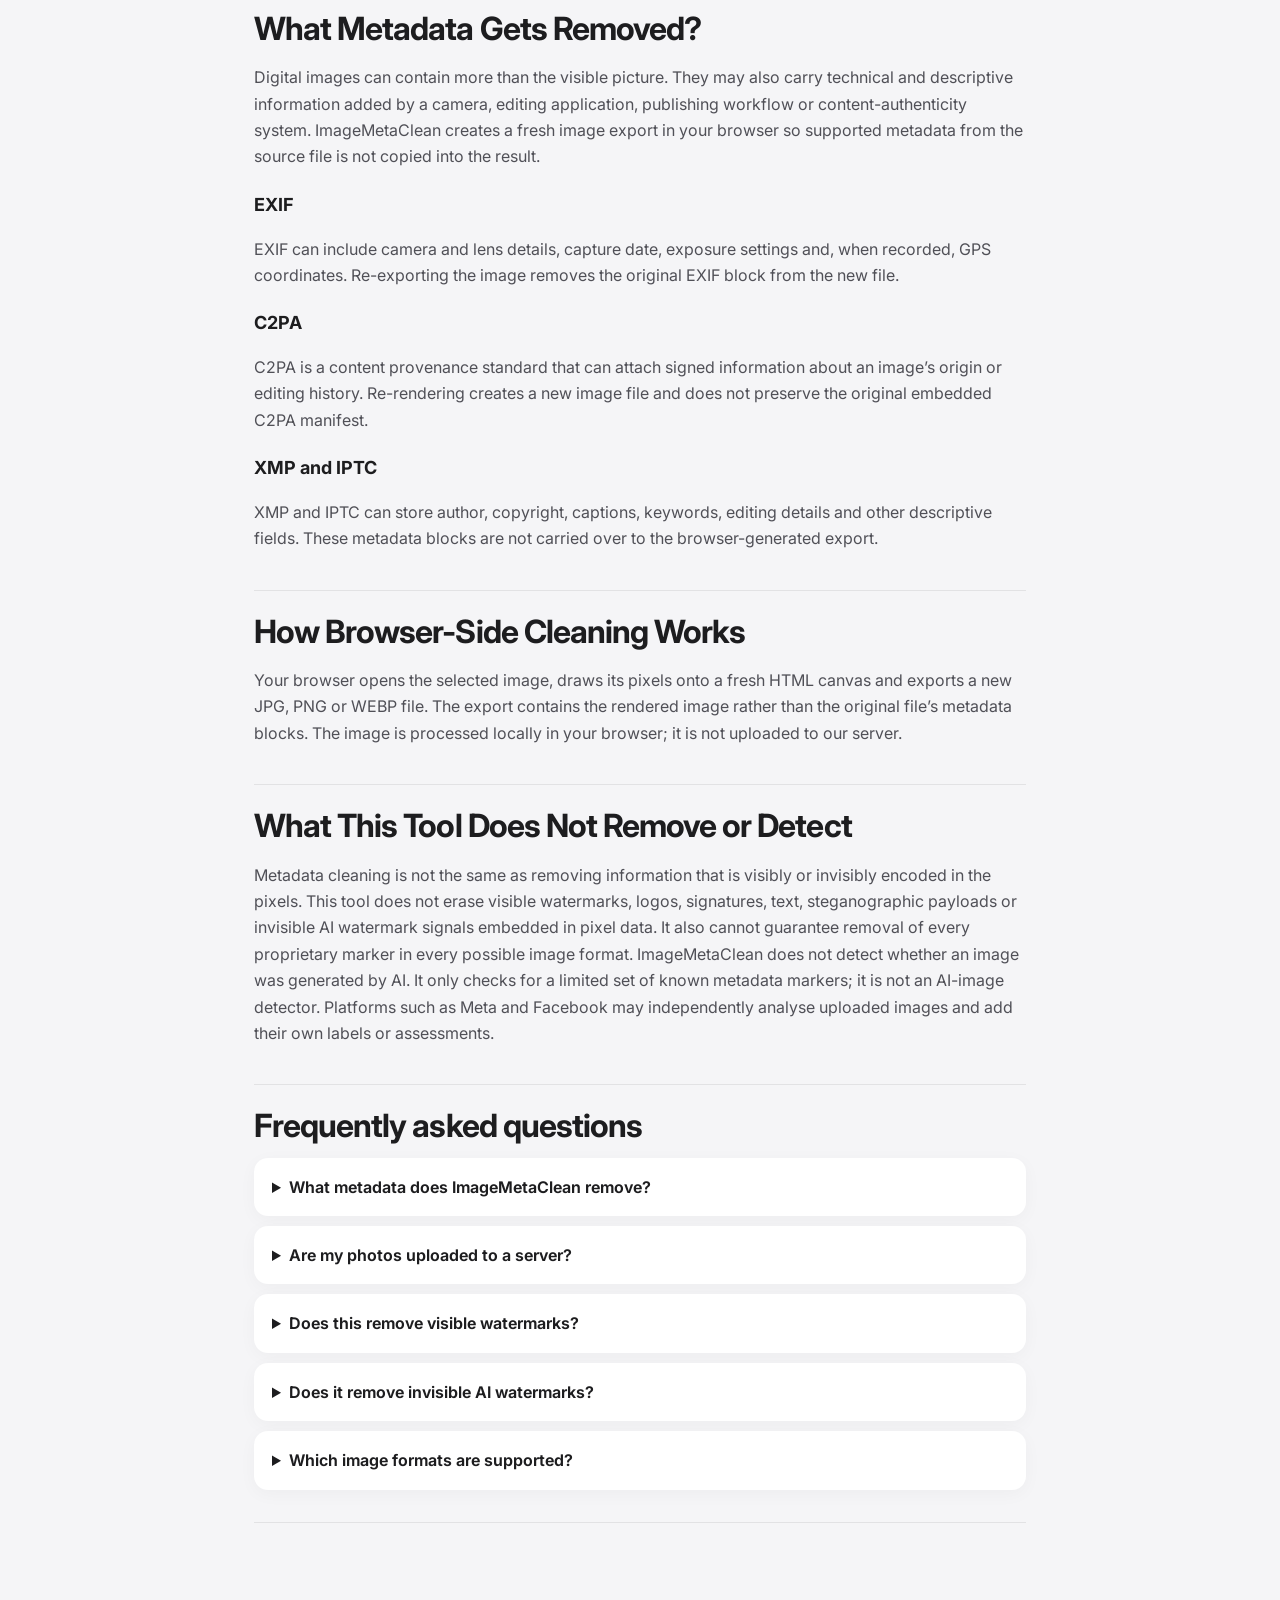
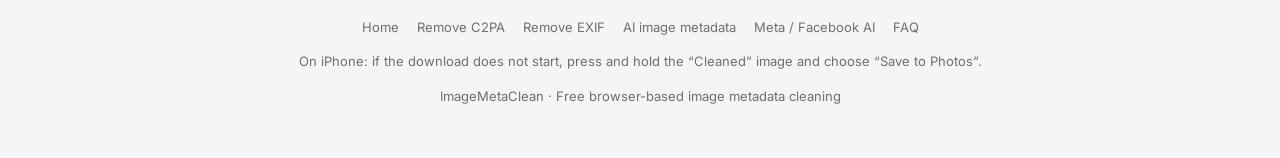
==== commit 4f5e1099: "Polish mobile upload card spacing" ====
--- a/index.html
+++ b/index.html
@@ -1 +1 @@
-<!doctype html><html lang="en"><head><meta charset="utf-8"><meta name="viewport" content="width=device-width,initial-scale=1"><title>Image Metadata Remover – Remove EXIF, XMP, IPTC & C2PA | ImageMetaClean</title><meta name="description" content="Remove EXIF, XMP, IPTC, and supported C2PA metadata from images in one click. Free, private, browser-based image cleaning. Your file never leaves your device."><link rel="canonical" href="https://imagemetaclean.com/"><meta name="robots" content="index,follow,max-image-preview:large"><meta property="og:type" content="website"><meta property="og:site_name" content="ImageMetaClean"><meta property="og:title" content="Image Metadata Remover – Remove EXIF, XMP, IPTC & C2PA | ImageMetaClean"><meta property="og:description" content="Remove EXIF, XMP, IPTC, and supported C2PA metadata from images in one click. Free, private, browser-based image cleaning. Your file never leaves your device."><meta property="og:url" content="https://imagemetaclean.com/"><meta name="twitter:card" content="summary"><meta name="twitter:title" content="Image Metadata Remover – Remove EXIF, XMP, IPTC & C2PA | ImageMetaClean"><meta name="twitter:description" content="Remove EXIF, XMP, IPTC, and supported C2PA metadata from images in one click. Free, private, browser-based image cleaning. Your file never leaves your device."><link rel="preconnect" href="https://fonts.googleapis.com"><link rel="preconnect" href="https://fonts.gstatic.com" crossorigin><link href="https://fonts.googleapis.com/css2?family=Inter:wght@400;500;600;700;800&display=swap" rel="stylesheet"><link rel="stylesheet" href="/styles.css"><script type="application/ld+json">{"@context":"https://schema.org","@type":"WebApplication","name":"ImageMetaClean","url":"https://imagemetaclean.com/","applicationCategory":"UtilitiesApplication","operatingSystem":"Any","description":"Free browser-based image metadata cleaner. Remove EXIF, XMP, IPTC and supported C2PA metadata locally."}</script><script type="application/ld+json">{"@context":"https://schema.org","@type":"FAQPage","mainEntity":[{"@type":"Question","name":"What metadata does ImageMetaClean remove?","acceptedAnswer":{"@type":"Answer","text":"It removes metadata carried in the original file by rendering the image to a new canvas export. This can remove EXIF, XMP, IPTC and embedded C2PA or other metadata chunks, depending on the source format and browser export."}},{"@type":"Question","name":"Are my photos uploaded to a server?","acceptedAnswer":{"@type":"Answer","text":"No. Image processing happens locally in your browser. The image file is not sent to ImageMetaClean servers."}},{"@type":"Question","name":"Does this remove visible watermarks?","acceptedAnswer":{"@type":"Answer","text":"No. It does not erase visible text, logos, signatures or watermarks that are part of the image pixels."}},{"@type":"Question","name":"Does it remove invisible AI watermarks?","acceptedAnswer":{"@type":"Answer","text":"No. ImageMetaClean is a metadata cleaner, not an AI-image detector. It cannot determine whether an image was generated by AI. It also does not remove hidden signals encoded in image pixels or model-specific watermarking systems."}},{"@type":"Question","name":"Which image formats are supported?","acceptedAnswer":{"@type":"Answer","text":"You can export JPG, PNG or WEBP. The available output format depends on browser support and the selected option."}}]}</script></head><body><header><nav><a class="brand" href="/">ImageMetaClean</a><button class="menu" id="menu" aria-label="Toggle navigation" aria-expanded="false">☰</button><div class="navlinks" id="navlinks"><a href="/" aria-current="page">Home</a><a href="/remove-c2pa-metadata" >Remove C2PA</a><a href="/remove-exif-data" >Remove EXIF</a><a href="/remove-meta-facebook-ai-metadata">Meta / Facebook AI</a><a href="/remove-ai-image-metadata" >AI Metadata</a><a href="#faq" >FAQ</a></div></nav></header><main><section class="hero"><div><h1>Your image.<br><em>Zero traces.</em></h1><p class="lead">Remove EXIF, XMP, IPTC, and C2PA in one click. Your image stays, technical data disappears.</p><button class="cta" id="go" type="button">Choose image</button><span class="priv">Your file never leaves your device.</span></div><div class="stage" aria-hidden="true"><div class="stack"><div class="layer photo"></div><div class="layer meta-l l1">EXIF<small>camera · date · GPS</small><i>×</i></div><div class="layer meta-l l2">XMP · IPTC<small>software · author</small><i>×</i></div><div class="layer meta-l l3">C2PA<small>provenance · AI</small><i>×</i></div></div></div></section><section class="tool"><div class="panel"><div id="drop" tabindex="0" role="button" aria-label="Choose or drop an image"><div class="ico"><svg width="28" height="28" viewBox="0 0 24 24" fill="none" stroke="#0071e3" stroke-width="2" stroke-linecap="round" stroke-linejoin="round"><path d="M12 16V4M6 10l6-6 6 6"/><path d="M4 16v3a1 1 0 0 0 1 1h14a1 1 0 0 0 1-1v-3"/></svg></div><h2>Drop your image here</h2><p>or click to choose · you can also paste Ctrl+V</p><input id="file" type="file" accept="image/*" hidden></div><div id="work"><div class="grid"><div class="card"><h3>Original</h3><div class="pic"><img id="imgA" alt="Original image preview"></div><ul class="checks" id="tA"></ul><div class="sz" id="sA"></div></div><div class="card after"><h3>Cleaned</h3><div class="pic"><img id="imgB" alt="Cleaned image preview"></div><ul class="checks" id="tB"></ul><div class="sz" id="sB"></div></div></div><div class="bar"><div class="seg" id="seg"><button type="button" data-f="image/jpeg" aria-pressed="true">JPG</button><button type="button" data-f="image/png" aria-pressed="false">PNG</button><button type="button" data-f="image/webp" aria-pressed="false">WEBP</button></div><label class="quality" id="qW">Quality <input id="q" type="range" min="70" max="100" value="95"><span id="qv">95</span></label><div class="acts"><button class="btn sec" id="again" type="button">Another image</button><button class="btn pri" id="save" type="button" disabled>Download</button></div></div><div id="msg" role="status" aria-live="polite"></div></div></div><p class="tool-note"><strong>Important:</strong> Metadata checks do not detect AI-generated images. They only look for a limited set of known file markers. Meta and Facebook may independently analyse images and add their own labels.</p><div class="trust"><div class="feat"><h3>Private</h3><p>Everything happens on your device. Nothing is uploaded to a server.</p></div><div class="feat"><h3>Thorough</h3><p>The image is re-rendered from scratch, so metadata from the original file does not carry over.</p></div><div class="feat"><h3>Honest</h3><p>We do not remove invisible pixel watermarks or visible markings.</p></div></div></section><section class="metadata-guide" aria-labelledby="metadata-guide-title"><div class="metadata-guide-head"><span class="eyebrow">ONE TOOL · FOUR METADATA TOPICS</span><h2 id="metadata-guide-title">One tool. Different types of metadata.</h2><p>The same browser-based cleaner handles supported metadata across your image. Explore what each type means and when it matters.</p></div><div class="metadata-guide-grid"><a class="metadata-topic" href="/remove-exif-data"><span class="topic-icon">◉</span><span class="topic-name">EXIF</span><span class="topic-desc">Camera details, capture date, settings and GPS location when recorded.</span><span class="topic-link">Explore EXIF →</span></a><a class="metadata-topic" href="/remove-c2pa-metadata"><span class="topic-icon">◇</span><span class="topic-name">C2PA</span><span class="topic-desc">Embedded provenance manifests describing an image’s origin and editing history.</span><span class="topic-link">Explore C2PA →</span></a><a class="metadata-topic" href="/remove-ai-image-metadata"><span class="topic-icon">✳</span><span class="topic-name">AI Metadata</span><span class="topic-desc">Supported software, workflow and AI-related details stored in file metadata.</span><span class="topic-link">Explore AI metadata →</span></a><a class="metadata-topic" href="/remove-meta-facebook-ai-metadata"><span class="topic-icon">↗</span><span class="topic-name">Meta / Facebook</span><span class="topic-desc">What file metadata cleaning changes before upload — and what platforms can still assess.</span><span class="topic-link">Explore Meta &amp; Facebook →</span></a></div><p class="metadata-guide-footnote">All four topics use the same image-cleaning engine. ImageMetaClean removes supported file-level metadata; it does not detect AI-generated images or remove visible labels and pixel-level watermarks.</p></section><article class="content"><section><h2>What Metadata Gets Removed?</h2><p>Digital images can contain more than the visible picture. They may also carry technical and descriptive information added by a camera, editing application, publishing workflow or content-authenticity system. ImageMetaClean creates a fresh image export in your browser so supported metadata from the source file is not copied into the result.</p><h3>EXIF</h3><p>EXIF can include camera and lens details, capture date, exposure settings and, when recorded, GPS coordinates. Re-exporting the image removes the original EXIF block from the new file.</p><h3>C2PA</h3><p>C2PA is a content provenance standard that can attach signed information about an image’s origin or editing history. Re-rendering creates a new image file and does not preserve the original embedded C2PA manifest.</p><h3>XMP and IPTC</h3><p>XMP and IPTC can store author, copyright, captions, keywords, editing details and other descriptive fields. These metadata blocks are not carried over to the browser-generated export.</p></section><section><h2>How Browser-Side Cleaning Works</h2><p>Your browser opens the selected image, draws its pixels onto a fresh HTML canvas and exports a new JPG, PNG or WEBP file. The export contains the rendered image rather than the original file’s metadata blocks. The image is processed locally in your browser; it is not uploaded to our server.</p></section><section><h2>What This Tool Does Not Remove or Detect</h2><p>Metadata cleaning is not the same as removing information that is visibly or invisibly encoded in the pixels. This tool does not erase visible watermarks, logos, signatures, text, steganographic payloads or invisible AI watermark signals embedded in pixel data. It also cannot guarantee removal of every proprietary marker in every possible image format. ImageMetaClean does not detect whether an image was generated by AI. It only checks for a limited set of known metadata markers; it is not an AI-image detector. Platforms such as Meta and Facebook may independently analyse uploaded images and add their own labels or assessments.</p></section><section class="faq" id="faq"><h2>Frequently asked questions</h2><details><summary>What metadata does ImageMetaClean remove?</summary><p>It removes metadata carried in the original file by rendering the image to a new canvas export. This can remove EXIF, XMP, IPTC and embedded C2PA or other metadata chunks, depending on the source format and browser export.</p></details><details><summary>Are my photos uploaded to a server?</summary><p>No. Image processing happens locally in your browser. The image file is not sent to ImageMetaClean servers.</p></details><details><summary>Does this remove visible watermarks?</summary><p>No. It does not erase visible text, logos, signatures or watermarks that are part of the image pixels.</p></details><details><summary>Does it remove invisible AI watermarks?</summary><p>No. It removes supported file metadata, not hidden signals encoded in image pixels or model-specific watermarking systems.</p></details><details><summary>Which image formats are supported?</summary><p>You can export JPG, PNG or WEBP. The available output format depends on browser support and the selected option.</p></details></section></article></main><footer><div class="footlinks"><a href="/">Home</a><a href="/remove-c2pa-metadata">Remove C2PA</a><a href="/remove-exif-data">Remove EXIF</a><a href="/remove-ai-image-metadata">AI image metadata</a><a href="/remove-meta-facebook-ai-metadata">Meta / Facebook AI</a><a href="#faq">FAQ</a></div><p>On iPhone: if the download does not start, press and hold the “Cleaned” image and choose “Save to Photos”.</p><p>ImageMetaClean · Free browser-based image metadata cleaning</p></footer><script src="/app.js" defer></script></body></html>+<!doctype html><html lang="en"><head><meta charset="utf-8"><meta name="viewport" content="width=device-width,initial-scale=1"><title>Image Metadata Remover – Remove EXIF, XMP, IPTC & C2PA | ImageMetaClean</title><meta name="description" content="Remove EXIF, XMP, IPTC, and supported C2PA metadata from images in one click. Free, private, browser-based image cleaning. Your file never leaves your device."><link rel="canonical" href="https://imagemetaclean.com/"><meta name="robots" content="index,follow,max-image-preview:large"><meta property="og:type" content="website"><meta property="og:site_name" content="ImageMetaClean"><meta property="og:title" content="Image Metadata Remover – Remove EXIF, XMP, IPTC & C2PA | ImageMetaClean"><meta property="og:description" content="Remove EXIF, XMP, IPTC, and supported C2PA metadata from images in one click. Free, private, browser-based image cleaning. Your file never leaves your device."><meta property="og:url" content="https://imagemetaclean.com/"><meta name="twitter:card" content="summary"><meta name="twitter:title" content="Image Metadata Remover – Remove EXIF, XMP, IPTC & C2PA | ImageMetaClean"><meta name="twitter:description" content="Remove EXIF, XMP, IPTC, and supported C2PA metadata from images in one click. Free, private, browser-based image cleaning. Your file never leaves your device."><link rel="preconnect" href="https://fonts.googleapis.com"><link rel="preconnect" href="https://fonts.gstatic.com" crossorigin><link href="https://fonts.googleapis.com/css2?family=Inter:wght@400;500;600;700;800&display=swap" rel="stylesheet"><link rel="stylesheet" href="/styles.css"><script type="application/ld+json">{"@context":"https://schema.org","@type":"WebApplication","name":"ImageMetaClean","url":"https://imagemetaclean.com/","applicationCategory":"UtilitiesApplication","operatingSystem":"Any","description":"Free browser-based image metadata cleaner. Remove EXIF, XMP, IPTC and supported C2PA metadata locally."}</script><script type="application/ld+json">{"@context":"https://schema.org","@type":"FAQPage","mainEntity":[{"@type":"Question","name":"What metadata does ImageMetaClean remove?","acceptedAnswer":{"@type":"Answer","text":"It removes metadata carried in the original file by rendering the image to a new canvas export. This can remove EXIF, XMP, IPTC and embedded C2PA or other metadata chunks, depending on the source format and browser export."}},{"@type":"Question","name":"Are my photos uploaded to a server?","acceptedAnswer":{"@type":"Answer","text":"No. Image processing happens locally in your browser. The image file is not sent to ImageMetaClean servers."}},{"@type":"Question","name":"Does this remove visible watermarks?","acceptedAnswer":{"@type":"Answer","text":"No. It does not erase visible text, logos, signatures or watermarks that are part of the image pixels."}},{"@type":"Question","name":"Does it remove invisible AI watermarks?","acceptedAnswer":{"@type":"Answer","text":"No. ImageMetaClean is a metadata cleaner, not an AI-image detector. It cannot determine whether an image was generated by AI. It also does not remove hidden signals encoded in image pixels or model-specific watermarking systems."}},{"@type":"Question","name":"Which image formats are supported?","acceptedAnswer":{"@type":"Answer","text":"You can export JPG, PNG or WEBP. The available output format depends on browser support and the selected option."}}]}</script></head><body><header><nav><a class="brand" href="/">ImageMetaClean</a><button class="menu" id="menu" aria-label="Toggle navigation" aria-expanded="false">☰</button><div class="navlinks" id="navlinks"><a href="/" aria-current="page">Home</a><a href="/remove-c2pa-metadata" >Remove C2PA</a><a href="/remove-exif-data" >Remove EXIF</a><a href="/remove-meta-facebook-ai-metadata">Meta / Facebook AI</a><a href="/remove-ai-image-metadata" >AI Metadata</a><a href="#faq" >FAQ</a></div></nav></header><main><section class="hero"><div><h1>Your image.<br><em>Zero traces.</em></h1><p class="lead">Remove EXIF, XMP, IPTC, and C2PA in one click. Your image stays, technical data disappears.</p><button class="cta" id="go" type="button">Choose image</button><span class="priv">Your file never leaves your device.</span></div><div class="stage" aria-hidden="true"><div class="stack"><div class="layer photo"></div><div class="layer meta-l l1">EXIF<small>camera · date · GPS</small><i>×</i></div><div class="layer meta-l l2">XMP · IPTC<small>software · author</small><i>×</i></div><div class="layer meta-l l3">C2PA<small>provenance · AI</small><i>×</i></div></div></div></section><section class="tool"><div class="panel"><div id="drop" tabindex="0" role="button" aria-label="Choose or drop an image"><div class="ico"><svg width="28" height="28" viewBox="0 0 24 24" fill="none" stroke="#0071e3" stroke-width="2" stroke-linecap="round" stroke-linejoin="round"><path d="M12 16V4M6 10l6-6 6 6"/><path d="M4 16v3a1 1 0 0 0 1 1h14a1 1 0 0 0 1-1v-3"/></svg></div><h2>Drop your image here</h2><p>or click to choose · you can also paste Ctrl+V</p><input id="file" type="file" accept="image/*" hidden></div><div id="work"><div class="grid"><div class="card"><h3>Original</h3><div class="pic"><img id="imgA" alt="Original image preview"></div><ul class="checks" id="tA"></ul><div class="sz" id="sA"></div></div><div class="card after"><h3>Cleaned</h3><div class="pic"><img id="imgB" alt="Cleaned image preview"></div><ul class="checks" id="tB"></ul><div class="sz" id="sB"></div></div></div><div class="bar"><div class="seg" id="seg"><button type="button" data-f="image/jpeg" aria-pressed="true">JPG</button><button type="button" data-f="image/png" aria-pressed="false">PNG</button><button type="button" data-f="image/webp" aria-pressed="false">WEBP</button></div><label class="quality" id="qW">Quality <input id="q" type="range" min="70" max="100" value="95"><span id="qv">95</span></label><div class="acts"><button class="btn sec" id="again" type="button">Another image</button><button class="btn pri" id="save" type="button" disabled>Download</button></div></div><div id="msg" role="status" aria-live="polite"></div></div><p class="tool-note"><strong>Important:</strong> Metadata checks do not detect AI-generated images. They only look for a limited set of known file markers. Meta and Facebook may independently analyse images and add their own labels.</p></div><div class="trust"><div class="feat"><h3>Private</h3><p>Everything happens on your device. Nothing is uploaded to a server.</p></div><div class="feat"><h3>Thorough</h3><p>The image is re-rendered from scratch, so metadata from the original file does not carry over.</p></div><div class="feat"><h3>Honest</h3><p>We do not remove invisible pixel watermarks or visible markings.</p></div></div></section><section class="metadata-guide" aria-labelledby="metadata-guide-title"><div class="metadata-guide-head"><span class="eyebrow">ONE TOOL · FOUR METADATA TOPICS</span><h2 id="metadata-guide-title">One tool. Different types of metadata.</h2><p>The same browser-based cleaner handles supported metadata across your image. Explore what each type means and when it matters.</p></div><div class="metadata-guide-grid"><a class="metadata-topic" href="/remove-exif-data"><span class="topic-icon">◉</span><span class="topic-name">EXIF</span><span class="topic-desc">Camera details, capture date, settings and GPS location when recorded.</span><span class="topic-link">Explore EXIF →</span></a><a class="metadata-topic" href="/remove-c2pa-metadata"><span class="topic-icon">◇</span><span class="topic-name">C2PA</span><span class="topic-desc">Embedded provenance manifests describing an image’s origin and editing history.</span><span class="topic-link">Explore C2PA →</span></a><a class="metadata-topic" href="/remove-ai-image-metadata"><span class="topic-icon">✳</span><span class="topic-name">AI Metadata</span><span class="topic-desc">Supported software, workflow and AI-related details stored in file metadata.</span><span class="topic-link">Explore AI metadata →</span></a><a class="metadata-topic" href="/remove-meta-facebook-ai-metadata"><span class="topic-icon">↗</span><span class="topic-name">Meta / Facebook</span><span class="topic-desc">What file metadata cleaning changes before upload — and what platforms can still assess.</span><span class="topic-link">Explore Meta &amp; Facebook →</span></a></div><p class="metadata-guide-footnote">All four topics use the same image-cleaning engine. ImageMetaClean removes supported file-level metadata; it does not detect AI-generated images or remove visible labels and pixel-level watermarks.</p></section><article class="content"><section><h2>What Metadata Gets Removed?</h2><p>Digital images can contain more than the visible picture. They may also carry technical and descriptive information added by a camera, editing application, publishing workflow or content-authenticity system. ImageMetaClean creates a fresh image export in your browser so supported metadata from the source file is not copied into the result.</p><h3>EXIF</h3><p>EXIF can include camera and lens details, capture date, exposure settings and, when recorded, GPS coordinates. Re-exporting the image removes the original EXIF block from the new file.</p><h3>C2PA</h3><p>C2PA is a content provenance standard that can attach signed information about an image’s origin or editing history. Re-rendering creates a new image file and does not preserve the original embedded C2PA manifest.</p><h3>XMP and IPTC</h3><p>XMP and IPTC can store author, copyright, captions, keywords, editing details and other descriptive fields. These metadata blocks are not carried over to the browser-generated export.</p></section><section><h2>How Browser-Side Cleaning Works</h2><p>Your browser opens the selected image, draws its pixels onto a fresh HTML canvas and exports a new JPG, PNG or WEBP file. The export contains the rendered image rather than the original file’s metadata blocks. The image is processed locally in your browser; it is not uploaded to our server.</p></section><section><h2>What This Tool Does Not Remove or Detect</h2><p>Metadata cleaning is not the same as removing information that is visibly or invisibly encoded in the pixels. This tool does not erase visible watermarks, logos, signatures, text, steganographic payloads or invisible AI watermark signals embedded in pixel data. It also cannot guarantee removal of every proprietary marker in every possible image format. ImageMetaClean does not detect whether an image was generated by AI. It only checks for a limited set of known metadata markers; it is not an AI-image detector. Platforms such as Meta and Facebook may independently analyse uploaded images and add their own labels or assessments.</p></section><section class="faq" id="faq"><h2>Frequently asked questions</h2><details><summary>What metadata does ImageMetaClean remove?</summary><p>It removes metadata carried in the original file by rendering the image to a new canvas export. This can remove EXIF, XMP, IPTC and embedded C2PA or other metadata chunks, depending on the source format and browser export.</p></details><details><summary>Are my photos uploaded to a server?</summary><p>No. Image processing happens locally in your browser. The image file is not sent to ImageMetaClean servers.</p></details><details><summary>Does this remove visible watermarks?</summary><p>No. It does not erase visible text, logos, signatures or watermarks that are part of the image pixels.</p></details><details><summary>Does it remove invisible AI watermarks?</summary><p>No. It removes supported file metadata, not hidden signals encoded in image pixels or model-specific watermarking systems.</p></details><details><summary>Which image formats are supported?</summary><p>You can export JPG, PNG or WEBP. The available output format depends on browser support and the selected option.</p></details></section></article></main><footer><div class="footlinks"><a href="/">Home</a><a href="/remove-c2pa-metadata">Remove C2PA</a><a href="/remove-exif-data">Remove EXIF</a><a href="/remove-ai-image-metadata">AI image metadata</a><a href="/remove-meta-facebook-ai-metadata">Meta / Facebook AI</a><a href="#faq">FAQ</a></div><p>On iPhone: if the download does not start, press and hold the “Cleaned” image and choose “Save to Photos”.</p><p>ImageMetaClean · Free browser-based image metadata cleaning</p></footer><script src="/app.js" defer></script></body></html>
--- a/styles.css
+++ b/styles.css
@@ -47,3 +47,294 @@
 @media(max-width:900px){.metadata-guide-grid{grid-template-columns:repeat(2,minmax(0,1fr))}}
 @media(max-width:520px){.metadata-guide{padding-top:8px;padding-bottom:38px}.metadata-guide-head{margin-bottom:20px}.metadata-guide-grid{grid-template-columns:1fr;gap:10px}.metadata-topic{min-height:0;padding:17px 18px}.topic-icon{margin-bottom:12px}.topic-link{padding-top:12px}}
 @media(prefers-reduced-motion:reduce){.metadata-topic{transition:none}.metadata-topic:hover{transform:none}}
+
+/* Compact landing-page hero: keep the upload tool in view while preserving the homepage visual language. */
+body.subpage .hero{padding-top:clamp(24px,3.2vw,42px);padding-bottom:14px;gap:24px}
+body.subpage .hero h1{font-size:clamp(36px,4.4vw,54px);line-height:1.06;letter-spacing:-.045em;margin-bottom:13px;max-width:18ch}
+body.subpage .hero .lead{font-size:clamp(15px,1.35vw,18px);line-height:1.55;margin-bottom:17px;max-width:42ch}
+body.subpage .stage{height:260px}
+body.subpage .tool{padding-top:0}
+@media(max-width:820px){
+ body.subpage .hero{padding-top:24px;padding-bottom:8px;gap:4px}
+ body.subpage .hero h1{font-size:clamp(34px,6vw,46px);max-width:22ch;margin-inline:auto}
+ body.subpage .stage{height:145px}
+ body.subpage .hero .lead{max-width:52ch}
+}
+@media(max-width:620px){
+ body.subpage .hero{padding-top:22px;padding-bottom:8px;gap:0}
+ body.subpage .hero h1{font-size:clamp(31px,8vw,38px);line-height:1.08;margin-bottom:10px}
+ body.subpage .hero .lead{font-size:15px;line-height:1.5;margin-bottom:14px}
+ body.subpage .stage{display:none}
+ body.subpage .tool{padding-bottom:36px}
+ body.subpage .panel{padding:14px;border-radius:22px}
+ body.subpage #drop{min-height:190px;padding:22px}
+}
+
+/* Final responsive hero alignment: same visual scale as homepage, no 3D overlap on phones. */
+body.subpage .hero{padding:clamp(38px,6vw,82px) max(5vw,18px) 32px;gap:40px}
+body.subpage .hero h1{font-size:clamp(40px,6.2vw,72px);line-height:1.03;letter-spacing:-.045em;font-weight:750;margin:0 0 18px;max-width:unset}
+body.subpage .hero .lead{font-size:clamp(17px,1.7vw,20px);line-height:1.65;max-width:38ch;margin:0 0 22px}
+body.subpage .stage{height:370px}
+@media(max-width:820px){
+ body.subpage .hero{grid-template-columns:1fr;text-align:center;gap:12px;padding:30px max(5vw,18px) 20px}
+ body.subpage .hero h1{font-size:clamp(40px,6.2vw,58px);max-width:unset;margin:0 auto 16px}
+ body.subpage .hero .lead{margin:0 auto 20px;max-width:38ch}
+ body.subpage .stage{display:none!important}
+ body.subpage .tool{padding-top:0}
+}
+@media(max-width:620px){
+ body .hero .stage{display:none!important}
+ body.subpage .hero{padding:30px 18px 18px;gap:0}
+ body.subpage .hero h1{font-size:clamp(34px,9vw,44px);line-height:1.06;margin-bottom:13px}
+ body.subpage .hero .lead{font-size:16px;line-height:1.55;margin-bottom:18px}
+ body.subpage .tool{padding-bottom:36px}
+}
+
+/* Keep the upload panel anchored at the exact same vertical position on every tool page. */
+body.subpage .hero{height:484px;min-height:484px;max-height:484px;align-items:center}
+body.subpage .tool{margin-top:0}
+@media(max-width:820px){
+ body.subpage .hero{height:390px;min-height:390px;max-height:390px;display:grid;grid-template-columns:1fr;align-content:center;justify-items:center;gap:0;padding:24px max(5vw,18px) 18px}
+ body.subpage .hero>div:first-child{width:100%}
+ body.subpage .hero .stage{display:none!important}
+ body.subpage .hero h1{margin-top:0}
+}
+@media(max-width:620px){
+ body.subpage .hero{height:370px;min-height:370px;max-height:370px;padding:22px 18px 16px}
+ body.subpage .hero .lead{max-width:38ch}
+}
+
+/* Unified hero rhythm across homepage and every SEO landing page. */
+.hero,body.subpage .hero{
+  height:484px;min-height:484px;max-height:484px;
+  padding:28px max(5vw,18px) 24px;
+  align-items:center;gap:40px;
+}
+.hero h1,body.subpage .hero h1{margin-top:0}
+@media(max-width:820px){
+  .hero,body.subpage .hero{
+    height:390px;min-height:390px;max-height:390px;
+    grid-template-columns:1fr;text-align:center;
+    align-content:center;justify-items:center;
+    padding:24px max(5vw,18px) 18px;gap:0;
+  }
+  .hero>div:first-child,body.subpage .hero>div:first-child{width:100%}
+  .hero .stage,body.subpage .hero .stage{display:none!important}
+  .hero .lead,body.subpage .hero .lead{margin-left:auto;margin-right:auto}
+  .hero h1,body.subpage .hero h1{margin-left:auto;margin-right:auto}
+  .tool,body.subpage .tool{padding-top:0;margin-top:0}
+}
+@media(max-width:620px){
+  .hero,body.subpage .hero{
+    height:370px;min-height:370px;max-height:370px;
+    padding:22px 18px 16px;
+  }
+}
+
+/* Mobile: remove the oversized gap above the headline and bring the uploader closer. */
+@media(max-width:620px){
+  .hero,body.subpage .hero{
+    height:auto!important;min-height:0!important;max-height:none!important;
+    align-content:start!important;align-items:start!important;
+    padding:14px 18px 8px!important;
+    gap:0!important;
+  }
+  .hero>div:first-child,body.subpage .hero>div:first-child{width:100%}
+  .hero h1,body.subpage .hero h1{margin-top:0!important;margin-bottom:10px!important}
+  .hero .lead,body.subpage .hero .lead{margin-bottom:14px!important;line-height:1.45}
+  .hero .cta,body.subpage .hero .cta{margin-top:0}
+  .hero .priv,body.subpage .hero .priv{margin-top:8px}
+  .tool,body.subpage .tool{padding-top:0!important;margin-top:0!important;padding-bottom:28px}
+  .panel,body.subpage .panel{padding:12px!important;border-radius:24px}
+  #drop,body.subpage #drop{min-height:190px;padding:20px 16px;border-radius:18px}
+}
+
+/* Desktop: align hero content higher, closer to the navigation, across all pages. */
+@media(min-width:821px){
+  .hero,body.subpage .hero{
+    align-items:start!important;
+    padding-top:30px!important;
+    padding-bottom:24px!important;
+  }
+  .hero>div:first-child,body.subpage .hero>div:first-child{padding-top:8px}
+  .hero .stage,body.subpage .hero .stage{align-self:start}
+}
+
+/* Desktop finishing pass: let the 3D artwork breathe without leaving a blank strip below it. */
+@media(min-width:821px){
+  .hero,body.subpage .hero{
+    height:auto!important;min-height:0!important;max-height:none!important;
+    padding-top:24px!important;padding-bottom:4px!important;
+    overflow:visible!important;
+    align-items:start!important;
+  }
+  .hero .stage,body.subpage .hero .stage{
+    height:340px!important;
+    min-height:340px;
+    overflow:visible!important;
+    align-self:start!important;
+    margin-top:0!important;
+  }
+  .hero .stack,body.subpage .hero .stack{
+    width:min(235px,60%);
+  }
+  .tool,body.subpage .tool{
+    margin-top:0!important;
+    padding-top:0!important;
+  }
+}
+
+/* Desktop artwork offset: keep the full animated stack visible below the nav. */
+@media(min-width:821px){
+  .hero .stage,body.subpage .hero .stage{
+    transform:translateY(34px);
+  }
+}
+
+
+/* Single source of truth: homepage and all SEO pages share the same hero and uploader geometry. */
+.hero{
+  display:grid!important;
+  grid-template-columns:minmax(0,1.05fr) minmax(0,1fr)!important;
+  gap:40px!important;
+  align-items:start!important;
+  width:100%;
+  max-width:1180px!important;
+  height:500px!important;
+  min-height:500px!important;
+  max-height:500px!important;
+  margin:0 auto!important;
+  padding:24px max(5vw,18px) 0!important;
+  overflow:visible!important;
+}
+.hero>div:first-child{padding-top:12px!important}
+.hero h1{
+  font-size:clamp(40px,6.2vw,72px)!important;
+  line-height:1.03!important;
+  letter-spacing:-.045em!important;
+  font-weight:750!important;
+  margin:0 0 18px!important;
+  max-width:unset!important;
+}
+.hero .lead{
+  font-size:clamp(17px,1.7vw,20px)!important;
+  line-height:1.55!important;
+  max-width:38ch!important;
+  margin:0 0 22px!important;
+}
+.hero .stage{
+  height:370px!important;
+  min-height:370px!important;
+  overflow:visible!important;
+  align-self:start!important;
+  margin:0!important;
+  transform:translateY(34px)!important;
+}
+.hero .stack{width:min(250px,65vw)!important}
+.tool{
+  width:100%;
+  max-width:1180px!important;
+  margin:0 auto!important;
+  padding:0 max(5vw,18px) 54px!important;
+}
+.panel{width:100%;padding:clamp(16px,3vw,32px)!important}
+#drop{width:100%;min-height:235px!important;padding:28px!important}
+
+/* Tablet and mobile: same hero height on every page, with no decorative overlap. */
+@media(max-width:820px){
+  .hero{
+    display:grid!important;
+    grid-template-columns:1fr!important;
+    justify-items:center!important;
+    align-content:start!important;
+    text-align:center!important;
+    height:390px!important;
+    min-height:390px!important;
+    max-height:390px!important;
+    padding:24px 22px 12px!important;
+    gap:0!important;
+  }
+  .hero>div:first-child{width:100%;padding-top:0!important}
+  .hero h1{font-size:clamp(40px,6.2vw,58px)!important;margin:0 auto 14px!important}
+  .hero .lead{font-size:17px!important;line-height:1.5!important;margin:0 auto 18px!important;max-width:38ch!important}
+  .hero .stage{display:none!important}
+  .tool{padding-top:0!important;margin-top:0!important}
+}
+@media(max-width:620px){
+  .hero{
+    height:360px!important;
+    min-height:360px!important;
+    max-height:360px!important;
+    padding:16px 18px 8px!important;
+  }
+  .hero h1{font-size:clamp(34px,8.8vw,44px)!important;line-height:1.06!important;margin-bottom:12px!important}
+  .hero .lead{font-size:15px!important;line-height:1.45!important;margin-bottom:14px!important}
+  .hero .cta{margin-top:0!important}
+  .hero .priv{margin-top:8px!important}
+  .panel{padding:12px!important;border-radius:24px!important}
+  #drop{min-height:190px!important;padding:20px 16px!important;border-radius:18px!important}
+  .tool{padding-bottom:28px!important}
+}
+
+
+/* Move the upload card higher consistently on every landing page. */
+@media(min-width:821px){
+  .hero{
+    height:440px!important;
+    min-height:440px!important;
+    max-height:440px!important;
+    padding-bottom:0!important;
+  }
+  .hero .stage{transform:translateY(22px)!important}
+}
+@media(max-width:820px){
+  .hero{
+    height:340px!important;
+    min-height:340px!important;
+    max-height:340px!important;
+    padding-top:18px!important;
+    padding-bottom:4px!important;
+  }
+}
+@media(max-width:620px){
+  .hero{
+    height:320px!important;
+    min-height:320px!important;
+    max-height:320px!important;
+    padding-top:12px!important;
+    padding-bottom:2px!important;
+  }
+}
+
+
+/* Mobile spacing fix: let the hero take only the space its content needs. */
+@media(max-width:820px){
+  .hero,body.subpage .hero{
+    height:auto!important;
+    min-height:0!important;
+    max-height:none!important;
+    padding:14px 22px 4px!important;
+    margin-bottom:0!important;
+    align-content:start!important;
+    gap:0!important;
+  }
+  .hero>div:first-child,body.subpage .hero>div:first-child{
+    padding:0!important;
+    margin:0!important;
+  }
+  .hero h1,body.subpage .hero h1{margin-bottom:10px!important}
+  .hero .lead,body.subpage .hero .lead{margin-bottom:12px!important}
+  .hero .cta,body.subpage .hero .cta{margin-bottom:0!important}
+  .hero .priv,body.subpage .hero .priv{display:block;margin:8px 0 0!important}
+  .tool,body.subpage .tool{
+    margin:0 auto!important;
+    padding-top:0!important;
+  }
+  .panel,body.subpage .panel{margin-top:0!important}
+}
+@media(max-width:620px){
+  .hero,body.subpage .hero{padding:12px 18px 2px!important}
+  .hero h1,body.subpage .hero h1{margin-bottom:9px!important}
+  .hero .lead,body.subpage .hero .lead{margin-bottom:10px!important}
+  .hero .priv,body.subpage .hero .priv{margin-top:7px!important}
+}
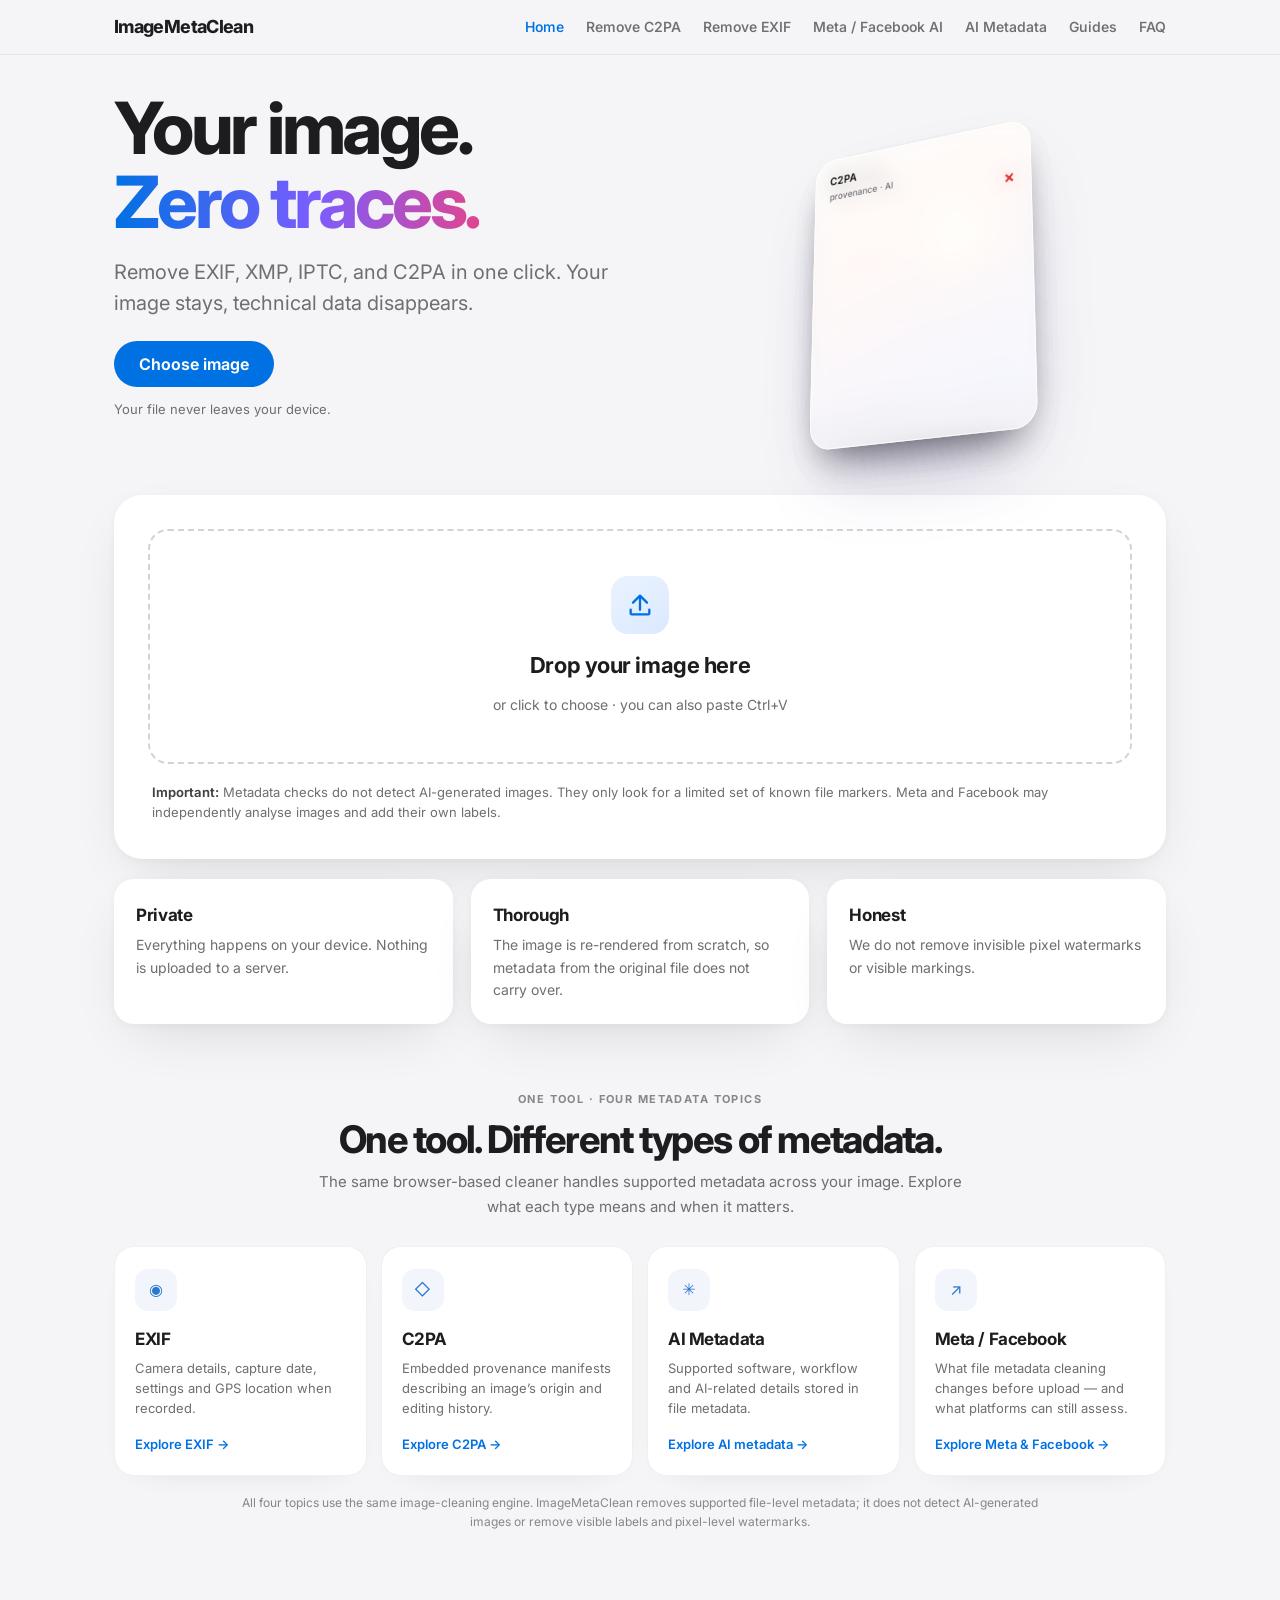
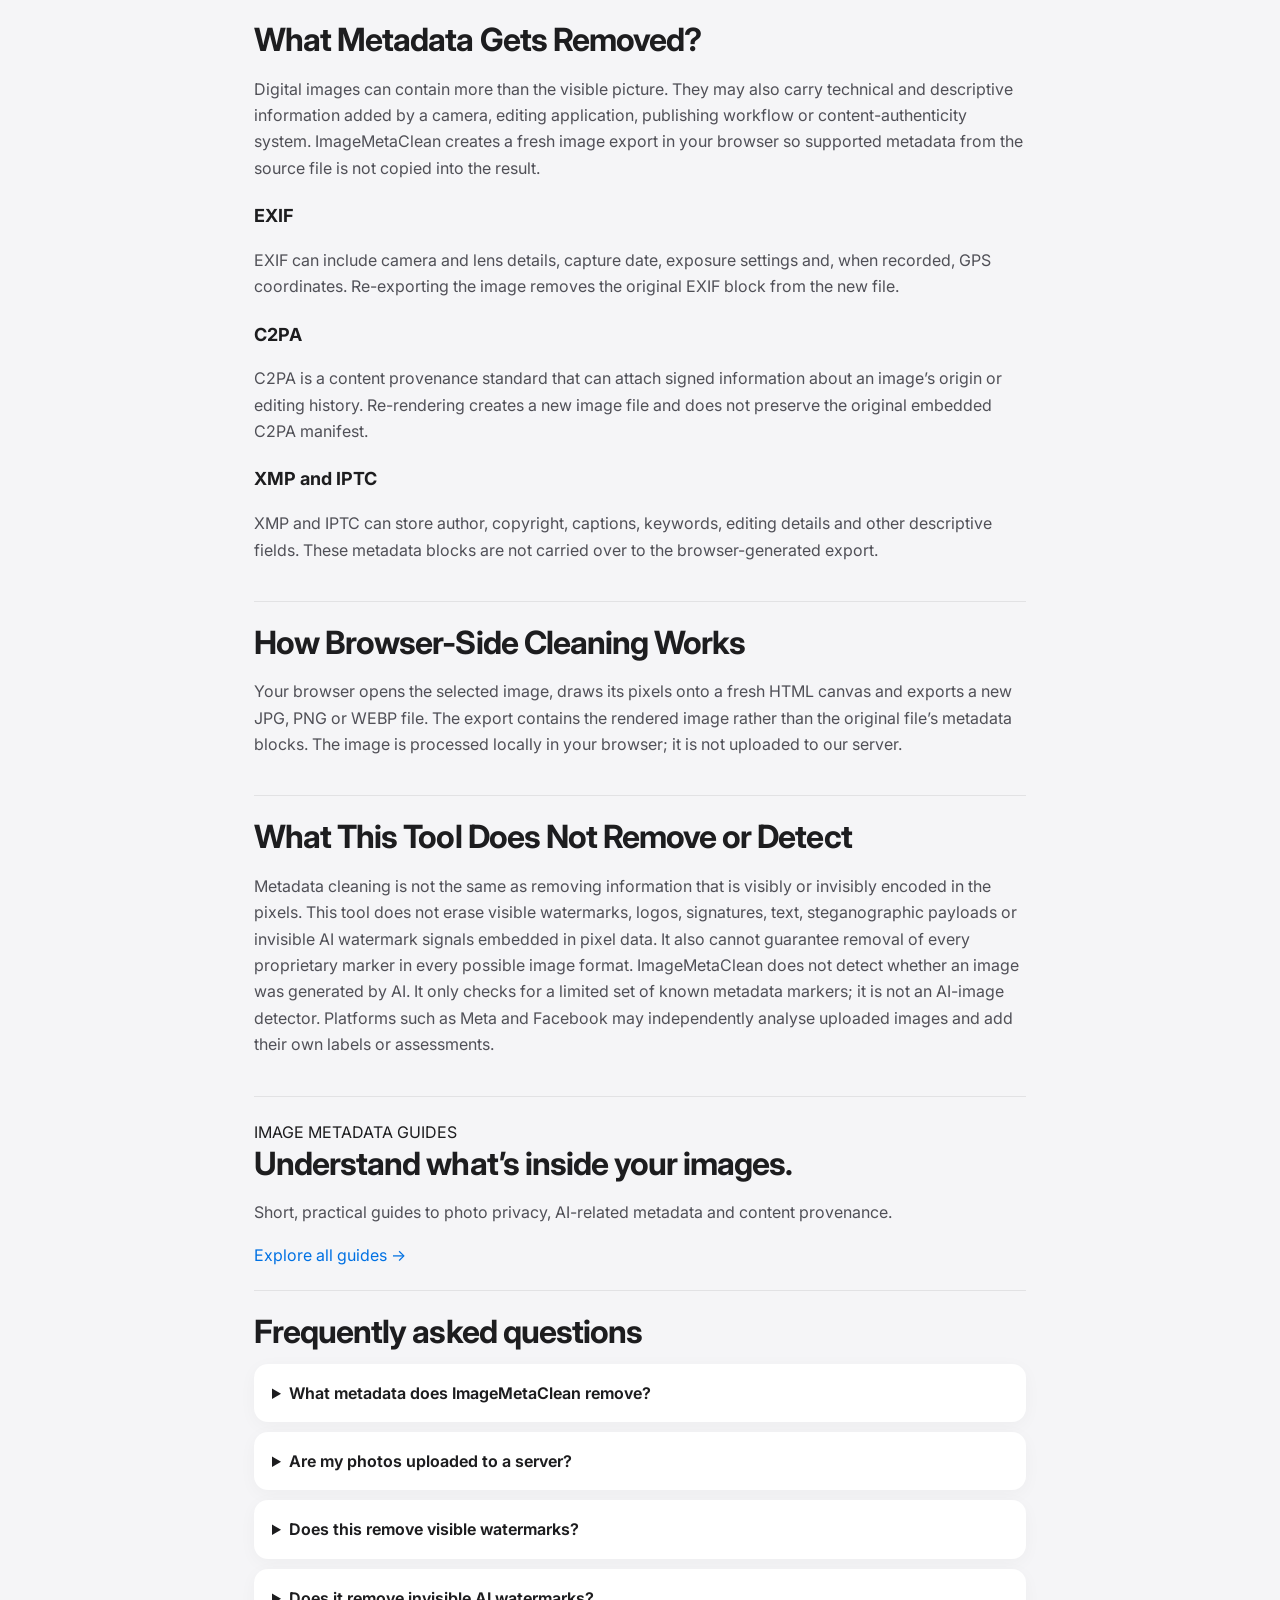
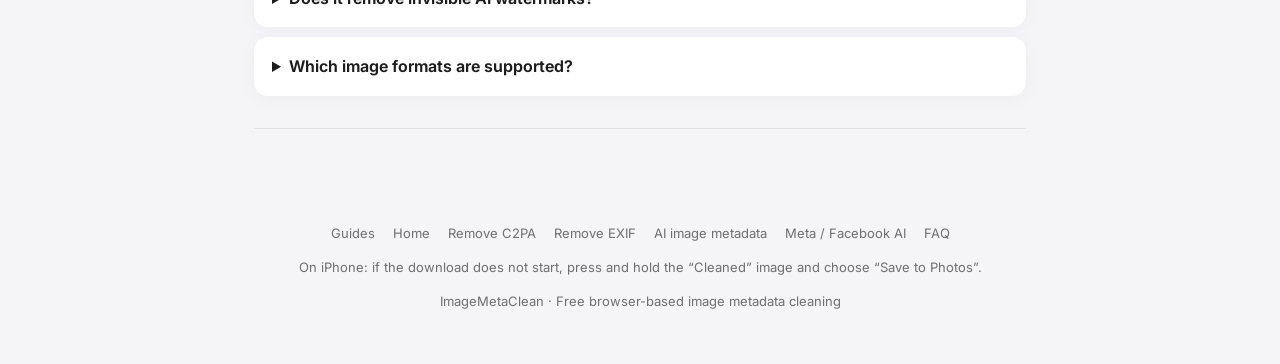
==== commit f43f544a: "Connect image metadata guides across site" ====
--- a/index.html
+++ b/index.html
@@ -1 +1 @@
-<!doctype html><html lang="en"><head><meta charset="utf-8"><meta name="viewport" content="width=device-width,initial-scale=1"><title>Image Metadata Remover – Remove EXIF, XMP, IPTC & C2PA | ImageMetaClean</title><meta name="description" content="Remove EXIF, XMP, IPTC, and supported C2PA metadata from images in one click. Free, private, browser-based image cleaning. Your file never leaves your device."><link rel="canonical" href="https://imagemetaclean.com/"><meta name="robots" content="index,follow,max-image-preview:large"><meta property="og:type" content="website"><meta property="og:site_name" content="ImageMetaClean"><meta property="og:title" content="Image Metadata Remover – Remove EXIF, XMP, IPTC & C2PA | ImageMetaClean"><meta property="og:description" content="Remove EXIF, XMP, IPTC, and supported C2PA metadata from images in one click. Free, private, browser-based image cleaning. Your file never leaves your device."><meta property="og:url" content="https://imagemetaclean.com/"><meta name="twitter:card" content="summary"><meta name="twitter:title" content="Image Metadata Remover – Remove EXIF, XMP, IPTC & C2PA | ImageMetaClean"><meta name="twitter:description" content="Remove EXIF, XMP, IPTC, and supported C2PA metadata from images in one click. Free, private, browser-based image cleaning. Your file never leaves your device."><link rel="preconnect" href="https://fonts.googleapis.com"><link rel="preconnect" href="https://fonts.gstatic.com" crossorigin><link href="https://fonts.googleapis.com/css2?family=Inter:wght@400;500;600;700;800&display=swap" rel="stylesheet"><link rel="stylesheet" href="/styles.css"><script type="application/ld+json">{"@context":"https://schema.org","@type":"WebApplication","name":"ImageMetaClean","url":"https://imagemetaclean.com/","applicationCategory":"UtilitiesApplication","operatingSystem":"Any","description":"Free browser-based image metadata cleaner. Remove EXIF, XMP, IPTC and supported C2PA metadata locally."}</script><script type="application/ld+json">{"@context":"https://schema.org","@type":"FAQPage","mainEntity":[{"@type":"Question","name":"What metadata does ImageMetaClean remove?","acceptedAnswer":{"@type":"Answer","text":"It removes metadata carried in the original file by rendering the image to a new canvas export. This can remove EXIF, XMP, IPTC and embedded C2PA or other metadata chunks, depending on the source format and browser export."}},{"@type":"Question","name":"Are my photos uploaded to a server?","acceptedAnswer":{"@type":"Answer","text":"No. Image processing happens locally in your browser. The image file is not sent to ImageMetaClean servers."}},{"@type":"Question","name":"Does this remove visible watermarks?","acceptedAnswer":{"@type":"Answer","text":"No. It does not erase visible text, logos, signatures or watermarks that are part of the image pixels."}},{"@type":"Question","name":"Does it remove invisible AI watermarks?","acceptedAnswer":{"@type":"Answer","text":"No. ImageMetaClean is a metadata cleaner, not an AI-image detector. It cannot determine whether an image was generated by AI. It also does not remove hidden signals encoded in image pixels or model-specific watermarking systems."}},{"@type":"Question","name":"Which image formats are supported?","acceptedAnswer":{"@type":"Answer","text":"You can export JPG, PNG or WEBP. The available output format depends on browser support and the selected option."}}]}</script></head><body><header><nav><a class="brand" href="/">ImageMetaClean</a><button class="menu" id="menu" aria-label="Toggle navigation" aria-expanded="false">☰</button><div class="navlinks" id="navlinks"><a href="/" aria-current="page">Home</a><a href="/remove-c2pa-metadata" >Remove C2PA</a><a href="/remove-exif-data" >Remove EXIF</a><a href="/remove-meta-facebook-ai-metadata">Meta / Facebook AI</a><a href="/remove-ai-image-metadata" >AI Metadata</a><a href="#faq" >FAQ</a></div></nav></header><main><section class="hero"><div><h1>Your image.<br><em>Zero traces.</em></h1><p class="lead">Remove EXIF, XMP, IPTC, and C2PA in one click. Your image stays, technical data disappears.</p><button class="cta" id="go" type="button">Choose image</button><span class="priv">Your file never leaves your device.</span></div><div class="stage" aria-hidden="true"><div class="stack"><div class="layer photo"></div><div class="layer meta-l l1">EXIF<small>camera · date · GPS</small><i>×</i></div><div class="layer meta-l l2">XMP · IPTC<small>software · author</small><i>×</i></div><div class="layer meta-l l3">C2PA<small>provenance · AI</small><i>×</i></div></div></div></section><section class="tool"><div class="panel"><div id="drop" tabindex="0" role="button" aria-label="Choose or drop an image"><div class="ico"><svg width="28" height="28" viewBox="0 0 24 24" fill="none" stroke="#0071e3" stroke-width="2" stroke-linecap="round" stroke-linejoin="round"><path d="M12 16V4M6 10l6-6 6 6"/><path d="M4 16v3a1 1 0 0 0 1 1h14a1 1 0 0 0 1-1v-3"/></svg></div><h2>Drop your image here</h2><p>or click to choose · you can also paste Ctrl+V</p><input id="file" type="file" accept="image/*" hidden></div><div id="work"><div class="grid"><div class="card"><h3>Original</h3><div class="pic"><img id="imgA" alt="Original image preview"></div><ul class="checks" id="tA"></ul><div class="sz" id="sA"></div></div><div class="card after"><h3>Cleaned</h3><div class="pic"><img id="imgB" alt="Cleaned image preview"></div><ul class="checks" id="tB"></ul><div class="sz" id="sB"></div></div></div><div class="bar"><div class="seg" id="seg"><button type="button" data-f="image/jpeg" aria-pressed="true">JPG</button><button type="button" data-f="image/png" aria-pressed="false">PNG</button><button type="button" data-f="image/webp" aria-pressed="false">WEBP</button></div><label class="quality" id="qW">Quality <input id="q" type="range" min="70" max="100" value="95"><span id="qv">95</span></label><div class="acts"><button class="btn sec" id="again" type="button">Another image</button><button class="btn pri" id="save" type="button" disabled>Download</button></div></div><div id="msg" role="status" aria-live="polite"></div></div><p class="tool-note"><strong>Important:</strong> Metadata checks do not detect AI-generated images. They only look for a limited set of known file markers. Meta and Facebook may independently analyse images and add their own labels.</p></div><div class="trust"><div class="feat"><h3>Private</h3><p>Everything happens on your device. Nothing is uploaded to a server.</p></div><div class="feat"><h3>Thorough</h3><p>The image is re-rendered from scratch, so metadata from the original file does not carry over.</p></div><div class="feat"><h3>Honest</h3><p>We do not remove invisible pixel watermarks or visible markings.</p></div></div></section><section class="metadata-guide" aria-labelledby="metadata-guide-title"><div class="metadata-guide-head"><span class="eyebrow">ONE TOOL · FOUR METADATA TOPICS</span><h2 id="metadata-guide-title">One tool. Different types of metadata.</h2><p>The same browser-based cleaner handles supported metadata across your image. Explore what each type means and when it matters.</p></div><div class="metadata-guide-grid"><a class="metadata-topic" href="/remove-exif-data"><span class="topic-icon">◉</span><span class="topic-name">EXIF</span><span class="topic-desc">Camera details, capture date, settings and GPS location when recorded.</span><span class="topic-link">Explore EXIF →</span></a><a class="metadata-topic" href="/remove-c2pa-metadata"><span class="topic-icon">◇</span><span class="topic-name">C2PA</span><span class="topic-desc">Embedded provenance manifests describing an image’s origin and editing history.</span><span class="topic-link">Explore C2PA →</span></a><a class="metadata-topic" href="/remove-ai-image-metadata"><span class="topic-icon">✳</span><span class="topic-name">AI Metadata</span><span class="topic-desc">Supported software, workflow and AI-related details stored in file metadata.</span><span class="topic-link">Explore AI metadata →</span></a><a class="metadata-topic" href="/remove-meta-facebook-ai-metadata"><span class="topic-icon">↗</span><span class="topic-name">Meta / Facebook</span><span class="topic-desc">What file metadata cleaning changes before upload — and what platforms can still assess.</span><span class="topic-link">Explore Meta &amp; Facebook →</span></a></div><p class="metadata-guide-footnote">All four topics use the same image-cleaning engine. ImageMetaClean removes supported file-level metadata; it does not detect AI-generated images or remove visible labels and pixel-level watermarks.</p></section><article class="content"><section><h2>What Metadata Gets Removed?</h2><p>Digital images can contain more than the visible picture. They may also carry technical and descriptive information added by a camera, editing application, publishing workflow or content-authenticity system. ImageMetaClean creates a fresh image export in your browser so supported metadata from the source file is not copied into the result.</p><h3>EXIF</h3><p>EXIF can include camera and lens details, capture date, exposure settings and, when recorded, GPS coordinates. Re-exporting the image removes the original EXIF block from the new file.</p><h3>C2PA</h3><p>C2PA is a content provenance standard that can attach signed information about an image’s origin or editing history. Re-rendering creates a new image file and does not preserve the original embedded C2PA manifest.</p><h3>XMP and IPTC</h3><p>XMP and IPTC can store author, copyright, captions, keywords, editing details and other descriptive fields. These metadata blocks are not carried over to the browser-generated export.</p></section><section><h2>How Browser-Side Cleaning Works</h2><p>Your browser opens the selected image, draws its pixels onto a fresh HTML canvas and exports a new JPG, PNG or WEBP file. The export contains the rendered image rather than the original file’s metadata blocks. The image is processed locally in your browser; it is not uploaded to our server.</p></section><section><h2>What This Tool Does Not Remove or Detect</h2><p>Metadata cleaning is not the same as removing information that is visibly or invisibly encoded in the pixels. This tool does not erase visible watermarks, logos, signatures, text, steganographic payloads or invisible AI watermark signals embedded in pixel data. It also cannot guarantee removal of every proprietary marker in every possible image format. ImageMetaClean does not detect whether an image was generated by AI. It only checks for a limited set of known metadata markers; it is not an AI-image detector. Platforms such as Meta and Facebook may independently analyse uploaded images and add their own labels or assessments.</p></section><section class="faq" id="faq"><h2>Frequently asked questions</h2><details><summary>What metadata does ImageMetaClean remove?</summary><p>It removes metadata carried in the original file by rendering the image to a new canvas export. This can remove EXIF, XMP, IPTC and embedded C2PA or other metadata chunks, depending on the source format and browser export.</p></details><details><summary>Are my photos uploaded to a server?</summary><p>No. Image processing happens locally in your browser. The image file is not sent to ImageMetaClean servers.</p></details><details><summary>Does this remove visible watermarks?</summary><p>No. It does not erase visible text, logos, signatures or watermarks that are part of the image pixels.</p></details><details><summary>Does it remove invisible AI watermarks?</summary><p>No. It removes supported file metadata, not hidden signals encoded in image pixels or model-specific watermarking systems.</p></details><details><summary>Which image formats are supported?</summary><p>You can export JPG, PNG or WEBP. The available output format depends on browser support and the selected option.</p></details></section></article></main><footer><div class="footlinks"><a href="/">Home</a><a href="/remove-c2pa-metadata">Remove C2PA</a><a href="/remove-exif-data">Remove EXIF</a><a href="/remove-ai-image-metadata">AI image metadata</a><a href="/remove-meta-facebook-ai-metadata">Meta / Facebook AI</a><a href="#faq">FAQ</a></div><p>On iPhone: if the download does not start, press and hold the “Cleaned” image and choose “Save to Photos”.</p><p>ImageMetaClean · Free browser-based image metadata cleaning</p></footer><script src="/app.js" defer></script></body></html>+<!doctype html><html lang="en"><head><meta charset="utf-8"><meta name="viewport" content="width=device-width,initial-scale=1"><title>Image Metadata Remover – Remove EXIF, XMP, IPTC & C2PA | ImageMetaClean</title><meta name="description" content="Remove EXIF, XMP, IPTC, and supported C2PA metadata from images in one click. Free, private, browser-based image cleaning. Your file never leaves your device."><link rel="canonical" href="https://imagemetaclean.com/"><meta name="robots" content="index,follow,max-image-preview:large"><meta property="og:type" content="website"><meta property="og:site_name" content="ImageMetaClean"><meta property="og:title" content="Image Metadata Remover – Remove EXIF, XMP, IPTC & C2PA | ImageMetaClean"><meta property="og:description" content="Remove EXIF, XMP, IPTC, and supported C2PA metadata from images in one click. Free, private, browser-based image cleaning. Your file never leaves your device."><meta property="og:url" content="https://imagemetaclean.com/"><meta name="twitter:card" content="summary"><meta name="twitter:title" content="Image Metadata Remover – Remove EXIF, XMP, IPTC & C2PA | ImageMetaClean"><meta name="twitter:description" content="Remove EXIF, XMP, IPTC, and supported C2PA metadata from images in one click. Free, private, browser-based image cleaning. Your file never leaves your device."><link rel="preconnect" href="https://fonts.googleapis.com"><link rel="preconnect" href="https://fonts.gstatic.com" crossorigin><link href="https://fonts.googleapis.com/css2?family=Inter:wght@400;500;600;700;800&display=swap" rel="stylesheet"><link rel="stylesheet" href="/styles.css"><script type="application/ld+json">{"@context":"https://schema.org","@type":"WebApplication","name":"ImageMetaClean","url":"https://imagemetaclean.com/","applicationCategory":"UtilitiesApplication","operatingSystem":"Any","description":"Free browser-based image metadata cleaner. Remove EXIF, XMP, IPTC and supported C2PA metadata locally."}</script><script type="application/ld+json">{"@context":"https://schema.org","@type":"FAQPage","mainEntity":[{"@type":"Question","name":"What metadata does ImageMetaClean remove?","acceptedAnswer":{"@type":"Answer","text":"It removes metadata carried in the original file by rendering the image to a new canvas export. This can remove EXIF, XMP, IPTC and embedded C2PA or other metadata chunks, depending on the source format and browser export."}},{"@type":"Question","name":"Are my photos uploaded to a server?","acceptedAnswer":{"@type":"Answer","text":"No. Image processing happens locally in your browser. The image file is not sent to ImageMetaClean servers."}},{"@type":"Question","name":"Does this remove visible watermarks?","acceptedAnswer":{"@type":"Answer","text":"No. It does not erase visible text, logos, signatures or watermarks that are part of the image pixels."}},{"@type":"Question","name":"Does it remove invisible AI watermarks?","acceptedAnswer":{"@type":"Answer","text":"No. ImageMetaClean is a metadata cleaner, not an AI-image detector. It cannot determine whether an image was generated by AI. It also does not remove hidden signals encoded in image pixels or model-specific watermarking systems."}},{"@type":"Question","name":"Which image formats are supported?","acceptedAnswer":{"@type":"Answer","text":"You can export JPG, PNG or WEBP. The available output format depends on browser support and the selected option."}}]}</script></head><body><header><nav><a class="brand" href="/">ImageMetaClean</a><button class="menu" id="menu" aria-label="Toggle navigation" aria-expanded="false">☰</button><div class="navlinks" id="navlinks"><a href="/" aria-current="page">Home</a><a href="/remove-c2pa-metadata" >Remove C2PA</a><a href="/remove-exif-data" >Remove EXIF</a><a href="/remove-meta-facebook-ai-metadata">Meta / Facebook AI</a><a href="/remove-ai-image-metadata" >AI Metadata</a><a href="/guides/">Guides</a><a href="#faq" >FAQ</a></div></nav></header><main><section class="hero"><div><h1>Your image.<br><em>Zero traces.</em></h1><p class="lead">Remove EXIF, XMP, IPTC, and C2PA in one click. Your image stays, technical data disappears.</p><button class="cta" id="go" type="button">Choose image</button><span class="priv">Your file never leaves your device.</span></div><div class="stage" aria-hidden="true"><div class="stack"><div class="layer photo"></div><div class="layer meta-l l1">EXIF<small>camera · date · GPS</small><i>×</i></div><div class="layer meta-l l2">XMP · IPTC<small>software · author</small><i>×</i></div><div class="layer meta-l l3">C2PA<small>provenance · AI</small><i>×</i></div></div></div></section><section class="tool"><div class="panel"><div id="drop" tabindex="0" role="button" aria-label="Choose or drop an image"><div class="ico"><svg width="28" height="28" viewBox="0 0 24 24" fill="none" stroke="#0071e3" stroke-width="2" stroke-linecap="round" stroke-linejoin="round"><path d="M12 16V4M6 10l6-6 6 6"/><path d="M4 16v3a1 1 0 0 0 1 1h14a1 1 0 0 0 1-1v-3"/></svg></div><h2>Drop your image here</h2><p>or click to choose · you can also paste Ctrl+V</p><input id="file" type="file" accept="image/*" hidden></div><div id="work"><div class="grid"><div class="card"><h3>Original</h3><div class="pic"><img id="imgA" alt="Original image preview"></div><ul class="checks" id="tA"></ul><div class="sz" id="sA"></div></div><div class="card after"><h3>Cleaned</h3><div class="pic"><img id="imgB" alt="Cleaned image preview"></div><ul class="checks" id="tB"></ul><div class="sz" id="sB"></div></div></div><div class="bar"><div class="seg" id="seg"><button type="button" data-f="image/jpeg" aria-pressed="true">JPG</button><button type="button" data-f="image/png" aria-pressed="false">PNG</button><button type="button" data-f="image/webp" aria-pressed="false">WEBP</button></div><label class="quality" id="qW">Quality <input id="q" type="range" min="70" max="100" value="95"><span id="qv">95</span></label><div class="acts"><button class="btn sec" id="again" type="button">Another image</button><button class="btn pri" id="save" type="button" disabled>Download</button></div></div><div id="msg" role="status" aria-live="polite"></div></div><p class="tool-note"><strong>Important:</strong> Metadata checks do not detect AI-generated images. They only look for a limited set of known file markers. Meta and Facebook may independently analyse images and add their own labels.</p></div><div class="trust"><div class="feat"><h3>Private</h3><p>Everything happens on your device. Nothing is uploaded to a server.</p></div><div class="feat"><h3>Thorough</h3><p>The image is re-rendered from scratch, so metadata from the original file does not carry over.</p></div><div class="feat"><h3>Honest</h3><p>We do not remove invisible pixel watermarks or visible markings.</p></div></div></section><section class="metadata-guide" aria-labelledby="metadata-guide-title"><div class="metadata-guide-head"><span class="eyebrow">ONE TOOL · FOUR METADATA TOPICS</span><h2 id="metadata-guide-title">One tool. Different types of metadata.</h2><p>The same browser-based cleaner handles supported metadata across your image. Explore what each type means and when it matters.</p></div><div class="metadata-guide-grid"><a class="metadata-topic" href="/remove-exif-data"><span class="topic-icon">◉</span><span class="topic-name">EXIF</span><span class="topic-desc">Camera details, capture date, settings and GPS location when recorded.</span><span class="topic-link">Explore EXIF →</span></a><a class="metadata-topic" href="/remove-c2pa-metadata"><span class="topic-icon">◇</span><span class="topic-name">C2PA</span><span class="topic-desc">Embedded provenance manifests describing an image’s origin and editing history.</span><span class="topic-link">Explore C2PA →</span></a><a class="metadata-topic" href="/remove-ai-image-metadata"><span class="topic-icon">✳</span><span class="topic-name">AI Metadata</span><span class="topic-desc">Supported software, workflow and AI-related details stored in file metadata.</span><span class="topic-link">Explore AI metadata →</span></a><a class="metadata-topic" href="/remove-meta-facebook-ai-metadata"><span class="topic-icon">↗</span><span class="topic-name">Meta / Facebook</span><span class="topic-desc">What file metadata cleaning changes before upload — and what platforms can still assess.</span><span class="topic-link">Explore Meta &amp; Facebook →</span></a></div><p class="metadata-guide-footnote">All four topics use the same image-cleaning engine. ImageMetaClean removes supported file-level metadata; it does not detect AI-generated images or remove visible labels and pixel-level watermarks.</p></section><article class="content"><section><h2>What Metadata Gets Removed?</h2><p>Digital images can contain more than the visible picture. They may also carry technical and descriptive information added by a camera, editing application, publishing workflow or content-authenticity system. ImageMetaClean creates a fresh image export in your browser so supported metadata from the source file is not copied into the result.</p><h3>EXIF</h3><p>EXIF can include camera and lens details, capture date, exposure settings and, when recorded, GPS coordinates. Re-exporting the image removes the original EXIF block from the new file.</p><h3>C2PA</h3><p>C2PA is a content provenance standard that can attach signed information about an image’s origin or editing history. Re-rendering creates a new image file and does not preserve the original embedded C2PA manifest.</p><h3>XMP and IPTC</h3><p>XMP and IPTC can store author, copyright, captions, keywords, editing details and other descriptive fields. These metadata blocks are not carried over to the browser-generated export.</p></section><section><h2>How Browser-Side Cleaning Works</h2><p>Your browser opens the selected image, draws its pixels onto a fresh HTML canvas and exports a new JPG, PNG or WEBP file. The export contains the rendered image rather than the original file’s metadata blocks. The image is processed locally in your browser; it is not uploaded to our server.</p></section><section><h2>What This Tool Does Not Remove or Detect</h2><p>Metadata cleaning is not the same as removing information that is visibly or invisibly encoded in the pixels. This tool does not erase visible watermarks, logos, signatures, text, steganographic payloads or invisible AI watermark signals embedded in pixel data. It also cannot guarantee removal of every proprietary marker in every possible image format. ImageMetaClean does not detect whether an image was generated by AI. It only checks for a limited set of known metadata markers; it is not an AI-image detector. Platforms such as Meta and Facebook may independently analyse uploaded images and add their own labels or assessments.</p></section><section class="guide-inline"><div><span class="guide-kicker">IMAGE METADATA GUIDES</span><h2>Understand what’s inside your images.</h2><p>Short, practical guides to photo privacy, AI-related metadata and content provenance.</p></div><a href="/guides/">Explore all guides →</a></section><section class="faq" id="faq"><h2>Frequently asked questions</h2><details><summary>What metadata does ImageMetaClean remove?</summary><p>It removes metadata carried in the original file by rendering the image to a new canvas export. This can remove EXIF, XMP, IPTC and embedded C2PA or other metadata chunks, depending on the source format and browser export.</p></details><details><summary>Are my photos uploaded to a server?</summary><p>No. Image processing happens locally in your browser. The image file is not sent to ImageMetaClean servers.</p></details><details><summary>Does this remove visible watermarks?</summary><p>No. It does not erase visible text, logos, signatures or watermarks that are part of the image pixels.</p></details><details><summary>Does it remove invisible AI watermarks?</summary><p>No. It removes supported file metadata, not hidden signals encoded in image pixels or model-specific watermarking systems.</p></details><details><summary>Which image formats are supported?</summary><p>You can export JPG, PNG or WEBP. The available output format depends on browser support and the selected option.</p></details></section></article></main><footer><div class="footlinks"><a href="/guides/">Guides</a><a href="/">Home</a><a href="/remove-c2pa-metadata">Remove C2PA</a><a href="/remove-exif-data">Remove EXIF</a><a href="/remove-ai-image-metadata">AI image metadata</a><a href="/remove-meta-facebook-ai-metadata">Meta / Facebook AI</a><a href="#faq">FAQ</a></div><p>On iPhone: if the download does not start, press and hold the “Cleaned” image and choose “Save to Photos”.</p><p>ImageMetaClean · Free browser-based image metadata cleaning</p></footer><script src="/app.js" defer></script></body></html>
--- a/styles.css
+++ b/styles.css
@@ -338,3 +338,25 @@
   .hero .lead,body.subpage .hero .lead{margin-bottom:10px!important}
   .hero .priv,body.subpage .hero .priv{margin-top:7px!important}
 }
+
+
+/* Refined upload card: the privacy/AI notice belongs inside the same white card. */
+.tool .panel{padding:clamp(18px,3vw,34px)!important}
+.tool .tool-note{
+  max-width:none;
+  margin:18px 4px 2px;
+  padding:0;
+  color:#6e6e73;
+  font-size:13px;
+  line-height:1.6;
+}
+.tool .tool-note strong{color:#424245}
+@media(max-width:620px){
+  .tool .panel{padding:14px!important;border-radius:26px!important}
+  .tool #drop{min-height:218px!important;padding:24px 18px!important;gap:12px}
+  .tool #drop .ico{width:64px;height:64px;border-radius:19px}
+  .tool #drop h2{font-size:23px;margin-top:5px}
+  .tool #drop p{font-size:14px;line-height:1.5}
+  .tool .tool-note{margin:18px 5px 3px;font-size:13px;line-height:1.6}
+  .tool .trust{margin-top:20px}
+}
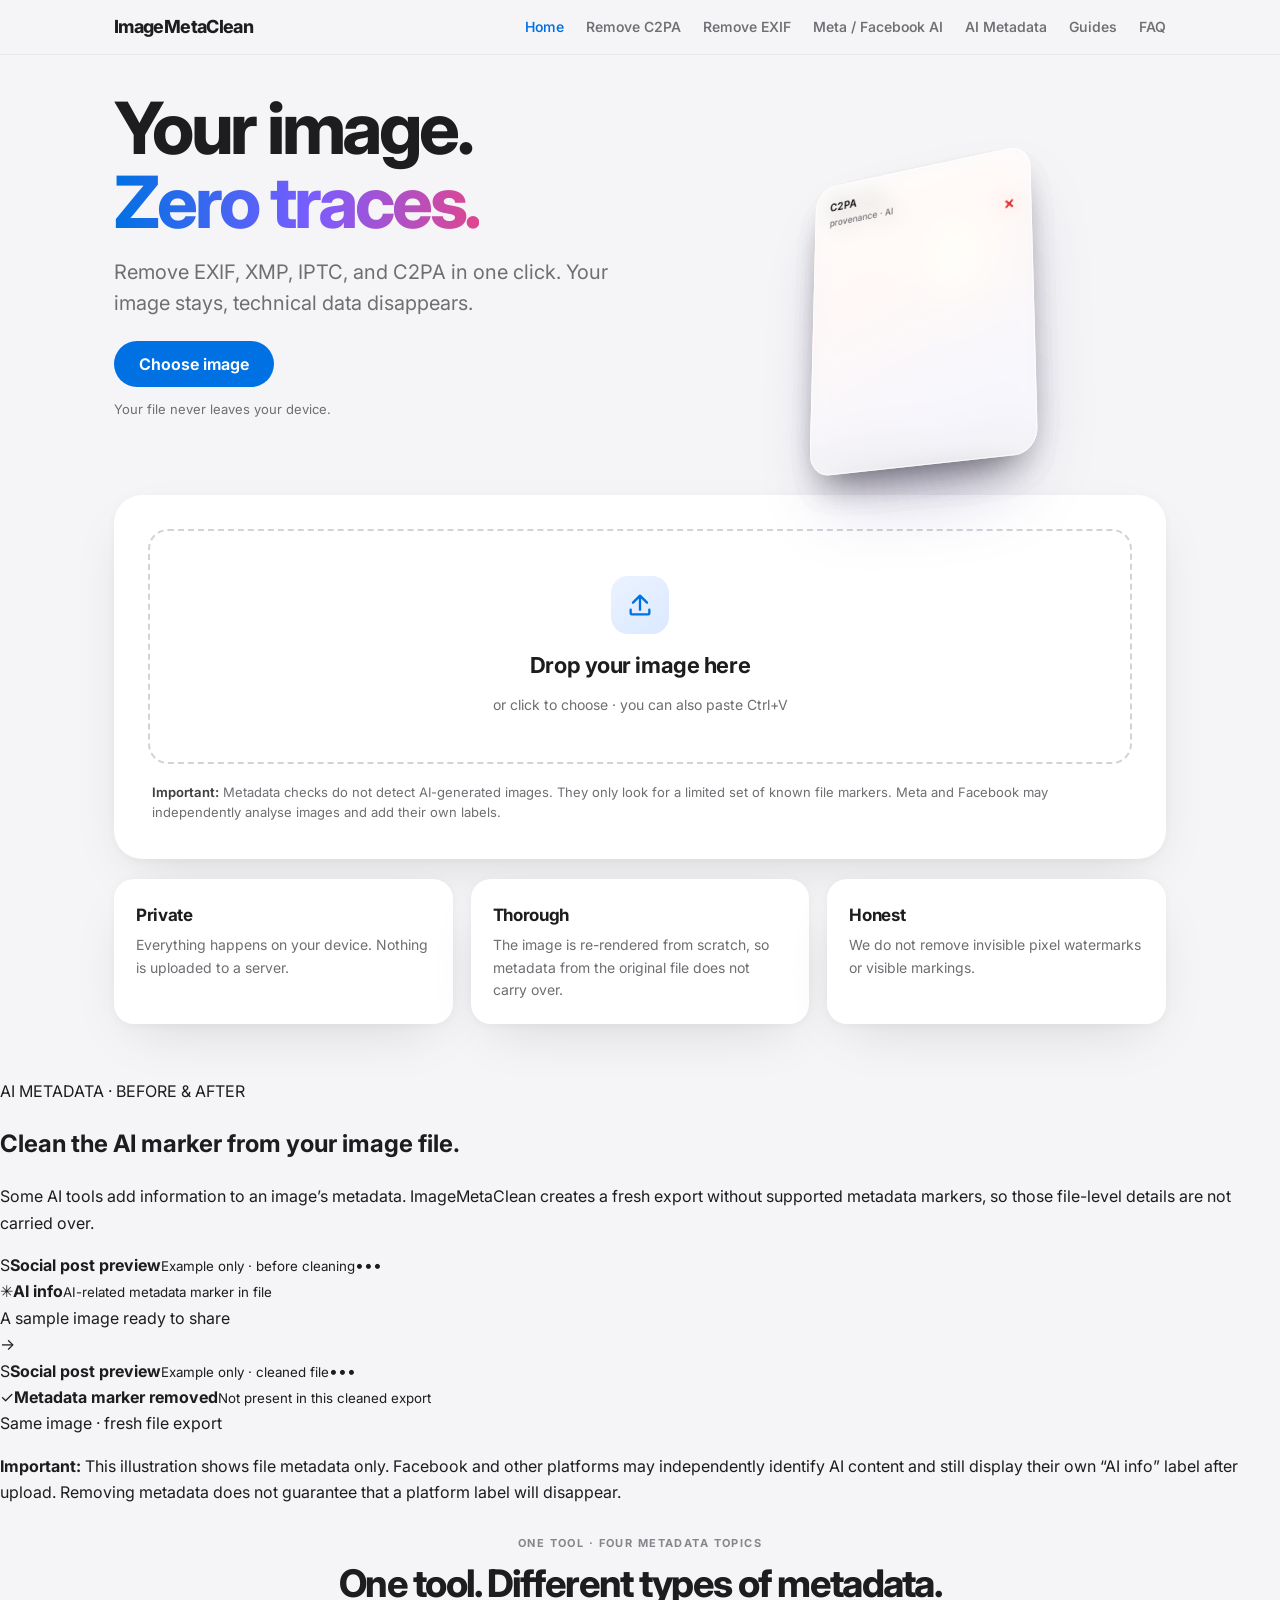
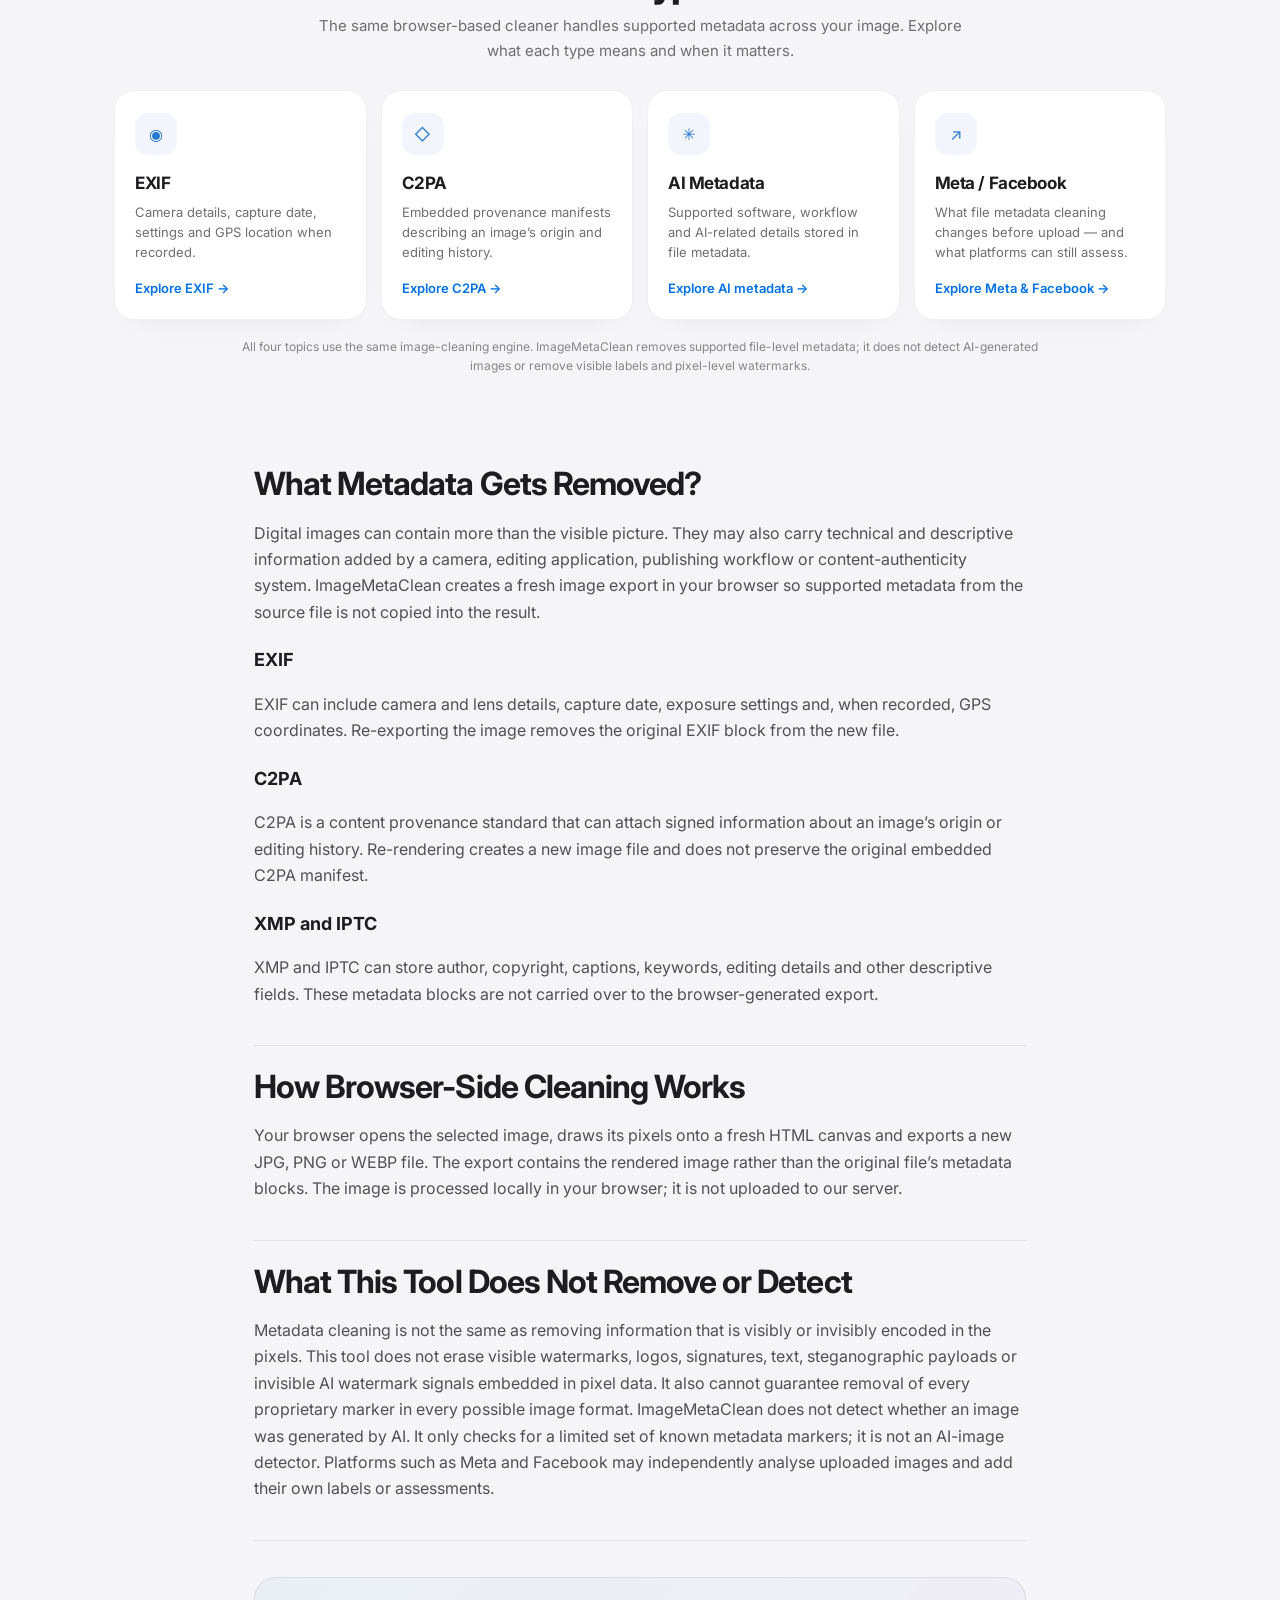
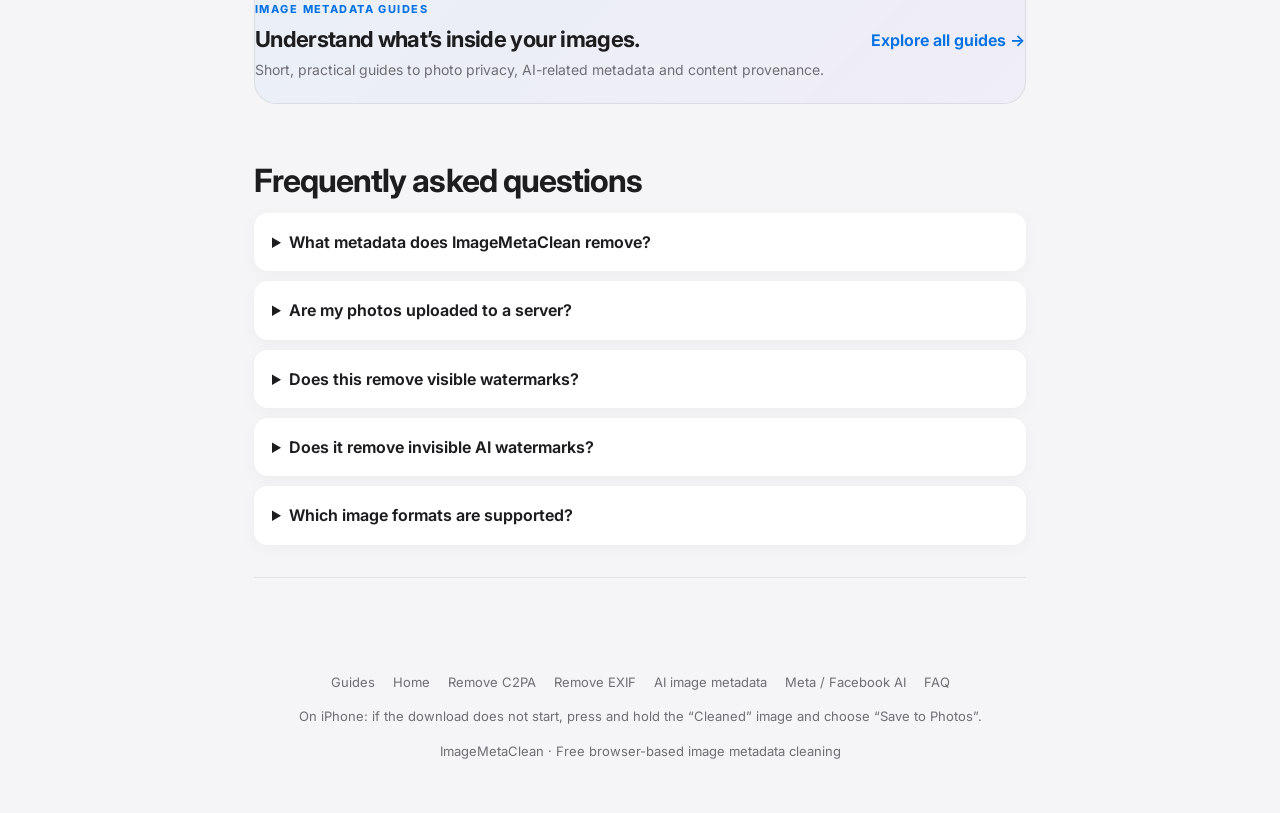
==== commit 4952658a: "Add AI metadata before-and-after social post explainer" ====
--- a/index.html
+++ b/index.html
@@ -1 +1 @@
-<!doctype html><html lang="en"><head><meta charset="utf-8"><meta name="viewport" content="width=device-width,initial-scale=1"><title>Image Metadata Remover – Remove EXIF, XMP, IPTC & C2PA | ImageMetaClean</title><meta name="description" content="Remove EXIF, XMP, IPTC, and supported C2PA metadata from images in one click. Free, private, browser-based image cleaning. Your file never leaves your device."><link rel="canonical" href="https://imagemetaclean.com/"><meta name="robots" content="index,follow,max-image-preview:large"><meta property="og:type" content="website"><meta property="og:site_name" content="ImageMetaClean"><meta property="og:title" content="Image Metadata Remover – Remove EXIF, XMP, IPTC & C2PA | ImageMetaClean"><meta property="og:description" content="Remove EXIF, XMP, IPTC, and supported C2PA metadata from images in one click. Free, private, browser-based image cleaning. Your file never leaves your device."><meta property="og:url" content="https://imagemetaclean.com/"><meta name="twitter:card" content="summary"><meta name="twitter:title" content="Image Metadata Remover – Remove EXIF, XMP, IPTC & C2PA | ImageMetaClean"><meta name="twitter:description" content="Remove EXIF, XMP, IPTC, and supported C2PA metadata from images in one click. Free, private, browser-based image cleaning. Your file never leaves your device."><link rel="preconnect" href="https://fonts.googleapis.com"><link rel="preconnect" href="https://fonts.gstatic.com" crossorigin><link href="https://fonts.googleapis.com/css2?family=Inter:wght@400;500;600;700;800&display=swap" rel="stylesheet"><link rel="stylesheet" href="/styles.css"><script type="application/ld+json">{"@context":"https://schema.org","@type":"WebApplication","name":"ImageMetaClean","url":"https://imagemetaclean.com/","applicationCategory":"UtilitiesApplication","operatingSystem":"Any","description":"Free browser-based image metadata cleaner. Remove EXIF, XMP, IPTC and supported C2PA metadata locally."}</script><script type="application/ld+json">{"@context":"https://schema.org","@type":"FAQPage","mainEntity":[{"@type":"Question","name":"What metadata does ImageMetaClean remove?","acceptedAnswer":{"@type":"Answer","text":"It removes metadata carried in the original file by rendering the image to a new canvas export. This can remove EXIF, XMP, IPTC and embedded C2PA or other metadata chunks, depending on the source format and browser export."}},{"@type":"Question","name":"Are my photos uploaded to a server?","acceptedAnswer":{"@type":"Answer","text":"No. Image processing happens locally in your browser. The image file is not sent to ImageMetaClean servers."}},{"@type":"Question","name":"Does this remove visible watermarks?","acceptedAnswer":{"@type":"Answer","text":"No. It does not erase visible text, logos, signatures or watermarks that are part of the image pixels."}},{"@type":"Question","name":"Does it remove invisible AI watermarks?","acceptedAnswer":{"@type":"Answer","text":"No. ImageMetaClean is a metadata cleaner, not an AI-image detector. It cannot determine whether an image was generated by AI. It also does not remove hidden signals encoded in image pixels or model-specific watermarking systems."}},{"@type":"Question","name":"Which image formats are supported?","acceptedAnswer":{"@type":"Answer","text":"You can export JPG, PNG or WEBP. The available output format depends on browser support and the selected option."}}]}</script></head><body><header><nav><a class="brand" href="/">ImageMetaClean</a><button class="menu" id="menu" aria-label="Toggle navigation" aria-expanded="false">☰</button><div class="navlinks" id="navlinks"><a href="/" aria-current="page">Home</a><a href="/remove-c2pa-metadata" >Remove C2PA</a><a href="/remove-exif-data" >Remove EXIF</a><a href="/remove-meta-facebook-ai-metadata">Meta / Facebook AI</a><a href="/remove-ai-image-metadata" >AI Metadata</a><a href="/guides/">Guides</a><a href="#faq" >FAQ</a></div></nav></header><main><section class="hero"><div><h1>Your image.<br><em>Zero traces.</em></h1><p class="lead">Remove EXIF, XMP, IPTC, and C2PA in one click. Your image stays, technical data disappears.</p><button class="cta" id="go" type="button">Choose image</button><span class="priv">Your file never leaves your device.</span></div><div class="stage" aria-hidden="true"><div class="stack"><div class="layer photo"></div><div class="layer meta-l l1">EXIF<small>camera · date · GPS</small><i>×</i></div><div class="layer meta-l l2">XMP · IPTC<small>software · author</small><i>×</i></div><div class="layer meta-l l3">C2PA<small>provenance · AI</small><i>×</i></div></div></div></section><section class="tool"><div class="panel"><div id="drop" tabindex="0" role="button" aria-label="Choose or drop an image"><div class="ico"><svg width="28" height="28" viewBox="0 0 24 24" fill="none" stroke="#0071e3" stroke-width="2" stroke-linecap="round" stroke-linejoin="round"><path d="M12 16V4M6 10l6-6 6 6"/><path d="M4 16v3a1 1 0 0 0 1 1h14a1 1 0 0 0 1-1v-3"/></svg></div><h2>Drop your image here</h2><p>or click to choose · you can also paste Ctrl+V</p><input id="file" type="file" accept="image/*" hidden></div><div id="work"><div class="grid"><div class="card"><h3>Original</h3><div class="pic"><img id="imgA" alt="Original image preview"></div><ul class="checks" id="tA"></ul><div class="sz" id="sA"></div></div><div class="card after"><h3>Cleaned</h3><div class="pic"><img id="imgB" alt="Cleaned image preview"></div><ul class="checks" id="tB"></ul><div class="sz" id="sB"></div></div></div><div class="bar"><div class="seg" id="seg"><button type="button" data-f="image/jpeg" aria-pressed="true">JPG</button><button type="button" data-f="image/png" aria-pressed="false">PNG</button><button type="button" data-f="image/webp" aria-pressed="false">WEBP</button></div><label class="quality" id="qW">Quality <input id="q" type="range" min="70" max="100" value="95"><span id="qv">95</span></label><div class="acts"><button class="btn sec" id="again" type="button">Another image</button><button class="btn pri" id="save" type="button" disabled>Download</button></div></div><div id="msg" role="status" aria-live="polite"></div></div><p class="tool-note"><strong>Important:</strong> Metadata checks do not detect AI-generated images. They only look for a limited set of known file markers. Meta and Facebook may independently analyse images and add their own labels.</p></div><div class="trust"><div class="feat"><h3>Private</h3><p>Everything happens on your device. Nothing is uploaded to a server.</p></div><div class="feat"><h3>Thorough</h3><p>The image is re-rendered from scratch, so metadata from the original file does not carry over.</p></div><div class="feat"><h3>Honest</h3><p>We do not remove invisible pixel watermarks or visible markings.</p></div></div></section><section class="metadata-guide" aria-labelledby="metadata-guide-title"><div class="metadata-guide-head"><span class="eyebrow">ONE TOOL · FOUR METADATA TOPICS</span><h2 id="metadata-guide-title">One tool. Different types of metadata.</h2><p>The same browser-based cleaner handles supported metadata across your image. Explore what each type means and when it matters.</p></div><div class="metadata-guide-grid"><a class="metadata-topic" href="/remove-exif-data"><span class="topic-icon">◉</span><span class="topic-name">EXIF</span><span class="topic-desc">Camera details, capture date, settings and GPS location when recorded.</span><span class="topic-link">Explore EXIF →</span></a><a class="metadata-topic" href="/remove-c2pa-metadata"><span class="topic-icon">◇</span><span class="topic-name">C2PA</span><span class="topic-desc">Embedded provenance manifests describing an image’s origin and editing history.</span><span class="topic-link">Explore C2PA →</span></a><a class="metadata-topic" href="/remove-ai-image-metadata"><span class="topic-icon">✳</span><span class="topic-name">AI Metadata</span><span class="topic-desc">Supported software, workflow and AI-related details stored in file metadata.</span><span class="topic-link">Explore AI metadata →</span></a><a class="metadata-topic" href="/remove-meta-facebook-ai-metadata"><span class="topic-icon">↗</span><span class="topic-name">Meta / Facebook</span><span class="topic-desc">What file metadata cleaning changes before upload — and what platforms can still assess.</span><span class="topic-link">Explore Meta &amp; Facebook →</span></a></div><p class="metadata-guide-footnote">All four topics use the same image-cleaning engine. ImageMetaClean removes supported file-level metadata; it does not detect AI-generated images or remove visible labels and pixel-level watermarks.</p></section><article class="content"><section><h2>What Metadata Gets Removed?</h2><p>Digital images can contain more than the visible picture. They may also carry technical and descriptive information added by a camera, editing application, publishing workflow or content-authenticity system. ImageMetaClean creates a fresh image export in your browser so supported metadata from the source file is not copied into the result.</p><h3>EXIF</h3><p>EXIF can include camera and lens details, capture date, exposure settings and, when recorded, GPS coordinates. Re-exporting the image removes the original EXIF block from the new file.</p><h3>C2PA</h3><p>C2PA is a content provenance standard that can attach signed information about an image’s origin or editing history. Re-rendering creates a new image file and does not preserve the original embedded C2PA manifest.</p><h3>XMP and IPTC</h3><p>XMP and IPTC can store author, copyright, captions, keywords, editing details and other descriptive fields. These metadata blocks are not carried over to the browser-generated export.</p></section><section><h2>How Browser-Side Cleaning Works</h2><p>Your browser opens the selected image, draws its pixels onto a fresh HTML canvas and exports a new JPG, PNG or WEBP file. The export contains the rendered image rather than the original file’s metadata blocks. The image is processed locally in your browser; it is not uploaded to our server.</p></section><section><h2>What This Tool Does Not Remove or Detect</h2><p>Metadata cleaning is not the same as removing information that is visibly or invisibly encoded in the pixels. This tool does not erase visible watermarks, logos, signatures, text, steganographic payloads or invisible AI watermark signals embedded in pixel data. It also cannot guarantee removal of every proprietary marker in every possible image format. ImageMetaClean does not detect whether an image was generated by AI. It only checks for a limited set of known metadata markers; it is not an AI-image detector. Platforms such as Meta and Facebook may independently analyse uploaded images and add their own labels or assessments.</p></section><section class="guide-inline"><div><span class="guide-kicker">IMAGE METADATA GUIDES</span><h2>Understand what’s inside your images.</h2><p>Short, practical guides to photo privacy, AI-related metadata and content provenance.</p></div><a href="/guides/">Explore all guides →</a></section><section class="faq" id="faq"><h2>Frequently asked questions</h2><details><summary>What metadata does ImageMetaClean remove?</summary><p>It removes metadata carried in the original file by rendering the image to a new canvas export. This can remove EXIF, XMP, IPTC and embedded C2PA or other metadata chunks, depending on the source format and browser export.</p></details><details><summary>Are my photos uploaded to a server?</summary><p>No. Image processing happens locally in your browser. The image file is not sent to ImageMetaClean servers.</p></details><details><summary>Does this remove visible watermarks?</summary><p>No. It does not erase visible text, logos, signatures or watermarks that are part of the image pixels.</p></details><details><summary>Does it remove invisible AI watermarks?</summary><p>No. It removes supported file metadata, not hidden signals encoded in image pixels or model-specific watermarking systems.</p></details><details><summary>Which image formats are supported?</summary><p>You can export JPG, PNG or WEBP. The available output format depends on browser support and the selected option.</p></details></section></article></main><footer><div class="footlinks"><a href="/guides/">Guides</a><a href="/">Home</a><a href="/remove-c2pa-metadata">Remove C2PA</a><a href="/remove-exif-data">Remove EXIF</a><a href="/remove-ai-image-metadata">AI image metadata</a><a href="/remove-meta-facebook-ai-metadata">Meta / Facebook AI</a><a href="#faq">FAQ</a></div><p>On iPhone: if the download does not start, press and hold the “Cleaned” image and choose “Save to Photos”.</p><p>ImageMetaClean · Free browser-based image metadata cleaning</p></footer><script src="/app.js" defer></script></body></html>+<!doctype html><html lang="en"><head><meta charset="utf-8"><meta name="viewport" content="width=device-width,initial-scale=1"><title>Image Metadata Remover – Remove EXIF, XMP, IPTC & C2PA | ImageMetaClean</title><meta name="description" content="Remove EXIF, XMP, IPTC, and supported C2PA metadata from images in one click. Free, private, browser-based image cleaning. Your file never leaves your device."><link rel="canonical" href="https://imagemetaclean.com/"><meta name="robots" content="index,follow,max-image-preview:large"><meta property="og:type" content="website"><meta property="og:site_name" content="ImageMetaClean"><meta property="og:title" content="Image Metadata Remover – Remove EXIF, XMP, IPTC & C2PA | ImageMetaClean"><meta property="og:description" content="Remove EXIF, XMP, IPTC, and supported C2PA metadata from images in one click. Free, private, browser-based image cleaning. Your file never leaves your device."><meta property="og:url" content="https://imagemetaclean.com/"><meta name="twitter:card" content="summary"><meta name="twitter:title" content="Image Metadata Remover – Remove EXIF, XMP, IPTC & C2PA | ImageMetaClean"><meta name="twitter:description" content="Remove EXIF, XMP, IPTC, and supported C2PA metadata from images in one click. Free, private, browser-based image cleaning. Your file never leaves your device."><link rel="preconnect" href="https://fonts.googleapis.com"><link rel="preconnect" href="https://fonts.gstatic.com" crossorigin><link href="https://fonts.googleapis.com/css2?family=Inter:wght@400;500;600;700;800&display=swap" rel="stylesheet"><link rel="stylesheet" href="/styles.css"><script type="application/ld+json">{"@context":"https://schema.org","@type":"WebApplication","name":"ImageMetaClean","url":"https://imagemetaclean.com/","applicationCategory":"UtilitiesApplication","operatingSystem":"Any","description":"Free browser-based image metadata cleaner. Remove EXIF, XMP, IPTC and supported C2PA metadata locally."}</script><script type="application/ld+json">{"@context":"https://schema.org","@type":"FAQPage","mainEntity":[{"@type":"Question","name":"What metadata does ImageMetaClean remove?","acceptedAnswer":{"@type":"Answer","text":"It removes metadata carried in the original file by rendering the image to a new canvas export. This can remove EXIF, XMP, IPTC and embedded C2PA or other metadata chunks, depending on the source format and browser export."}},{"@type":"Question","name":"Are my photos uploaded to a server?","acceptedAnswer":{"@type":"Answer","text":"No. Image processing happens locally in your browser. The image file is not sent to ImageMetaClean servers."}},{"@type":"Question","name":"Does this remove visible watermarks?","acceptedAnswer":{"@type":"Answer","text":"No. It does not erase visible text, logos, signatures or watermarks that are part of the image pixels."}},{"@type":"Question","name":"Does it remove invisible AI watermarks?","acceptedAnswer":{"@type":"Answer","text":"No. ImageMetaClean is a metadata cleaner, not an AI-image detector. It cannot determine whether an image was generated by AI. It also does not remove hidden signals encoded in image pixels or model-specific watermarking systems."}},{"@type":"Question","name":"Which image formats are supported?","acceptedAnswer":{"@type":"Answer","text":"You can export JPG, PNG or WEBP. The available output format depends on browser support and the selected option."}}]}</script></head><body><header><nav><a class="brand" href="/">ImageMetaClean</a><button class="menu" id="menu" aria-label="Toggle navigation" aria-expanded="false">☰</button><div class="navlinks" id="navlinks"><a href="/" aria-current="page">Home</a><a href="/remove-c2pa-metadata" >Remove C2PA</a><a href="/remove-exif-data" >Remove EXIF</a><a href="/remove-meta-facebook-ai-metadata">Meta / Facebook AI</a><a href="/remove-ai-image-metadata" >AI Metadata</a><a href="/guides/">Guides</a><a href="#faq" >FAQ</a></div></nav></header><main><section class="hero"><div><h1>Your image.<br><em>Zero traces.</em></h1><p class="lead">Remove EXIF, XMP, IPTC, and C2PA in one click. Your image stays, technical data disappears.</p><button class="cta" id="go" type="button">Choose image</button><span class="priv">Your file never leaves your device.</span></div><div class="stage" aria-hidden="true"><div class="stack"><div class="layer photo"></div><div class="layer meta-l l1">EXIF<small>camera · date · GPS</small><i>×</i></div><div class="layer meta-l l2">XMP · IPTC<small>software · author</small><i>×</i></div><div class="layer meta-l l3">C2PA<small>provenance · AI</small><i>×</i></div></div></div></section><section class="tool"><div class="panel"><div id="drop" tabindex="0" role="button" aria-label="Choose or drop an image"><div class="ico"><svg width="28" height="28" viewBox="0 0 24 24" fill="none" stroke="#0071e3" stroke-width="2" stroke-linecap="round" stroke-linejoin="round"><path d="M12 16V4M6 10l6-6 6 6"/><path d="M4 16v3a1 1 0 0 0 1 1h14a1 1 0 0 0 1-1v-3"/></svg></div><h2>Drop your image here</h2><p>or click to choose · you can also paste Ctrl+V</p><input id="file" type="file" accept="image/*" hidden></div><div id="work"><div class="grid"><div class="card"><h3>Original</h3><div class="pic"><img id="imgA" alt="Original image preview"></div><ul class="checks" id="tA"></ul><div class="sz" id="sA"></div></div><div class="card after"><h3>Cleaned</h3><div class="pic"><img id="imgB" alt="Cleaned image preview"></div><ul class="checks" id="tB"></ul><div class="sz" id="sB"></div></div></div><div class="bar"><div class="seg" id="seg"><button type="button" data-f="image/jpeg" aria-pressed="true">JPG</button><button type="button" data-f="image/png" aria-pressed="false">PNG</button><button type="button" data-f="image/webp" aria-pressed="false">WEBP</button></div><label class="quality" id="qW">Quality <input id="q" type="range" min="70" max="100" value="95"><span id="qv">95</span></label><div class="acts"><button class="btn sec" id="again" type="button">Another image</button><button class="btn pri" id="save" type="button" disabled>Download</button></div></div><div id="msg" role="status" aria-live="polite"></div></div><p class="tool-note"><strong>Important:</strong> Metadata checks do not detect AI-generated images. They only look for a limited set of known file markers. Meta and Facebook may independently analyse images and add their own labels.</p></div><div class="trust"><div class="feat"><h3>Private</h3><p>Everything happens on your device. Nothing is uploaded to a server.</p></div><div class="feat"><h3>Thorough</h3><p>The image is re-rendered from scratch, so metadata from the original file does not carry over.</p></div><div class="feat"><h3>Honest</h3><p>We do not remove invisible pixel watermarks or visible markings.</p></div></div></section><section class="ai-social-demo" aria-labelledby="ai-social-title"><div class="ai-social-copy"><span class="eyebrow">AI METADATA · BEFORE &amp; AFTER</span><h2 id="ai-social-title">Clean the AI marker from your image file.</h2><p>Some AI tools add information to an image’s metadata. ImageMetaClean creates a fresh export without supported metadata markers, so those file-level details are not carried over.</p></div><div class="ai-social-compare"><article class="social-preview before"><div class="social-top"><span class="social-avatar">S</span><span><strong>Social post preview</strong><small>Example only · before cleaning</small></span><span class="social-dots">•••</span></div><div class="social-photo"><span class="photo-sun"></span><span class="photo-hill one"></span><span class="photo-hill two"></span></div><div class="social-ai-label"><span class="ai-spark">✳</span><span><strong>AI info</strong><small>AI-related metadata marker in file</small></span></div><div class="social-caption">A sample image ready to share</div></article><div class="social-arrow" aria-hidden="true">→</div><article class="social-preview after"><div class="social-top"><span class="social-avatar">S</span><span><strong>Social post preview</strong><small>Example only · cleaned file</small></span><span class="social-dots">•••</span></div><div class="social-photo"><span class="photo-sun"></span><span class="photo-hill one"></span><span class="photo-hill two"></span></div><div class="social-ai-label removed"><span class="removed-mark">✓</span><span><strong>Metadata marker removed</strong><small>Not present in this cleaned export</small></span></div><div class="social-caption">Same image · fresh file export</div></article></div><p class="ai-social-caveat"><strong>Important:</strong> This illustration shows file metadata only. Facebook and other platforms may independently identify AI content and still display their own “AI info” label after upload. Removing metadata does not guarantee that a platform label will disappear.</p></section><section class="metadata-guide" aria-labelledby="metadata-guide-title"><div class="metadata-guide-head"><span class="eyebrow">ONE TOOL · FOUR METADATA TOPICS</span><h2 id="metadata-guide-title">One tool. Different types of metadata.</h2><p>The same browser-based cleaner handles supported metadata across your image. Explore what each type means and when it matters.</p></div><div class="metadata-guide-grid"><a class="metadata-topic" href="/remove-exif-data"><span class="topic-icon">◉</span><span class="topic-name">EXIF</span><span class="topic-desc">Camera details, capture date, settings and GPS location when recorded.</span><span class="topic-link">Explore EXIF →</span></a><a class="metadata-topic" href="/remove-c2pa-metadata"><span class="topic-icon">◇</span><span class="topic-name">C2PA</span><span class="topic-desc">Embedded provenance manifests describing an image’s origin and editing history.</span><span class="topic-link">Explore C2PA →</span></a><a class="metadata-topic" href="/remove-ai-image-metadata"><span class="topic-icon">✳</span><span class="topic-name">AI Metadata</span><span class="topic-desc">Supported software, workflow and AI-related details stored in file metadata.</span><span class="topic-link">Explore AI metadata →</span></a><a class="metadata-topic" href="/remove-meta-facebook-ai-metadata"><span class="topic-icon">↗</span><span class="topic-name">Meta / Facebook</span><span class="topic-desc">What file metadata cleaning changes before upload — and what platforms can still assess.</span><span class="topic-link">Explore Meta &amp; Facebook →</span></a></div><p class="metadata-guide-footnote">All four topics use the same image-cleaning engine. ImageMetaClean removes supported file-level metadata; it does not detect AI-generated images or remove visible labels and pixel-level watermarks.</p></section><article class="content"><section><h2>What Metadata Gets Removed?</h2><p>Digital images can contain more than the visible picture. They may also carry technical and descriptive information added by a camera, editing application, publishing workflow or content-authenticity system. ImageMetaClean creates a fresh image export in your browser so supported metadata from the source file is not copied into the result.</p><h3>EXIF</h3><p>EXIF can include camera and lens details, capture date, exposure settings and, when recorded, GPS coordinates. Re-exporting the image removes the original EXIF block from the new file.</p><h3>C2PA</h3><p>C2PA is a content provenance standard that can attach signed information about an image’s origin or editing history. Re-rendering creates a new image file and does not preserve the original embedded C2PA manifest.</p><h3>XMP and IPTC</h3><p>XMP and IPTC can store author, copyright, captions, keywords, editing details and other descriptive fields. These metadata blocks are not carried over to the browser-generated export.</p></section><section><h2>How Browser-Side Cleaning Works</h2><p>Your browser opens the selected image, draws its pixels onto a fresh HTML canvas and exports a new JPG, PNG or WEBP file. The export contains the rendered image rather than the original file’s metadata blocks. The image is processed locally in your browser; it is not uploaded to our server.</p></section><section><h2>What This Tool Does Not Remove or Detect</h2><p>Metadata cleaning is not the same as removing information that is visibly or invisibly encoded in the pixels. This tool does not erase visible watermarks, logos, signatures, text, steganographic payloads or invisible AI watermark signals embedded in pixel data. It also cannot guarantee removal of every proprietary marker in every possible image format. ImageMetaClean does not detect whether an image was generated by AI. It only checks for a limited set of known metadata markers; it is not an AI-image detector. Platforms such as Meta and Facebook may independently analyse uploaded images and add their own labels or assessments.</p></section><section class="guide-inline"><div><span class="guide-kicker">IMAGE METADATA GUIDES</span><h2>Understand what’s inside your images.</h2><p>Short, practical guides to photo privacy, AI-related metadata and content provenance.</p></div><a href="/guides/">Explore all guides →</a></section><section class="faq" id="faq"><h2>Frequently asked questions</h2><details><summary>What metadata does ImageMetaClean remove?</summary><p>It removes metadata carried in the original file by rendering the image to a new canvas export. This can remove EXIF, XMP, IPTC and embedded C2PA or other metadata chunks, depending on the source format and browser export.</p></details><details><summary>Are my photos uploaded to a server?</summary><p>No. Image processing happens locally in your browser. The image file is not sent to ImageMetaClean servers.</p></details><details><summary>Does this remove visible watermarks?</summary><p>No. It does not erase visible text, logos, signatures or watermarks that are part of the image pixels.</p></details><details><summary>Does it remove invisible AI watermarks?</summary><p>No. It removes supported file metadata, not hidden signals encoded in image pixels or model-specific watermarking systems.</p></details><details><summary>Which image formats are supported?</summary><p>You can export JPG, PNG or WEBP. The available output format depends on browser support and the selected option.</p></details></section></article></main><footer><div class="footlinks"><a href="/guides/">Guides</a><a href="/">Home</a><a href="/remove-c2pa-metadata">Remove C2PA</a><a href="/remove-exif-data">Remove EXIF</a><a href="/remove-ai-image-metadata">AI image metadata</a><a href="/remove-meta-facebook-ai-metadata">Meta / Facebook AI</a><a href="#faq">FAQ</a></div><p>On iPhone: if the download does not start, press and hold the “Cleaned” image and choose “Save to Photos”.</p><p>ImageMetaClean · Free browser-based image metadata cleaning</p></footer><script src="/app.js" defer></script></body></html>
--- a/styles.css
+++ b/styles.css
@@ -1,4 +1,4 @@
-:root{--bg:#f5f5f7;--ink:#1d1d1f;--mute:#6e6e73;--card:#fff;--blue:#0071e3;--ok:#1d9b4f;--bad:#e3342f;--ff:-apple-system,BlinkMacSystemFont,"SF Pro Text",Inter,system-ui,sans-serif;--sh:0 20px 60px -20px rgba(0,0,0,.14),0 2px 8px rgba(0,0,0,.035)}*{box-sizing:border-box;min-width:0}html{scroll-behavior:smooth}body{margin:0;background:var(--bg);color:var(--ink);font:16px/1.65 var(--ff);-webkit-font-smoothing:antialiased;overflow-x:clip}a{color:var(--blue);text-decoration:none}a:hover{text-decoration:underline}header{position:sticky;top:0;z-index:20;background:rgba(245,245,247,.84);backdrop-filter:saturate(180%) blur(20px);border-bottom:1px solid rgba(0,0,0,.06)}nav{max-width:1180px;margin:auto;padding:12px max(5vw,18px);display:flex;align-items:center;justify-content:space-between;gap:22px}.brand{font-weight:750;letter-spacing:-.035em;color:var(--ink);font-size:18px}.navlinks{display:flex;align-items:center;gap:22px;font-size:14px;font-weight:550}.navlinks a{color:var(--mute)}.navlinks a[aria-current=page]{color:var(--blue)}.menu{display:none;border:0;background:transparent;font-size:24px;color:var(--ink)}.hero{display:grid;grid-template-columns:minmax(0,1.05fr) minmax(0,1fr);gap:40px;align-items:center;max-width:1180px;margin:0 auto;padding:clamp(38px,6vw,82px) max(5vw,18px) 32px}h1{font-size:clamp(40px,6.2vw,72px);line-height:1.03;letter-spacing:-.045em;font-weight:750;margin:0 0 18px}h1 em{font-style:normal;background:linear-gradient(90deg,#0071e3,#7b5cff 55%,#e0458f);-webkit-background-clip:text;background-clip:text;color:transparent}.lead{font-size:clamp(17px,1.7vw,20px);color:var(--mute);max-width:38ch;margin:0 0 22px}.cta{display:inline-flex;align-items:center;gap:8px;background:var(--blue);color:#fff;border:0;border-radius:980px;padding:13px 25px;font:650 16px var(--ff);cursor:pointer}.cta:hover{background:#0077ed;text-decoration:none}.priv{display:block;margin-top:12px;font-size:13px;color:var(--mute)}.stage{perspective:1400px;height:370px;display:grid;place-items:center}.stack{position:relative;width:min(250px,65vw);aspect-ratio:4/5;transform-style:preserve-3d;transform:rotateX(18deg) rotateY(-28deg);animation:float 6s ease-in-out infinite}@keyframes float{50%{translate:0 -10px}}.layer{position:absolute;inset:0;border-radius:24px;transform-style:preserve-3d}.photo{background:linear-gradient(160deg,#ffd9a8 0%,#ff9a8b 38%,#a18cd1 72%,#5b7cfa 100%);box-shadow:0 40px 80px -30px rgba(60,40,120,.4);overflow:hidden}.photo:before{content:"";position:absolute;left:-10%;right:-10%;bottom:-8%;height:46%;background:radial-gradient(120% 90% at 30% 100%,#3b2a6b 0 45%,transparent 46%),radial-gradient(110% 80% at 85% 100%,#4a3a85 0 50%,transparent 51%)}.photo:after{content:"";position:absolute;width:70px;height:70px;border-radius:50%;top:22%;right:20%;background:radial-gradient(circle,#fff6d8,#ffd27a);box-shadow:0 0 60px 20px rgba(255,220,140,.6)}.meta-l{background:rgba(255,255,255,.58);backdrop-filter:blur(10px);border:1px solid rgba(255,255,255,.8);box-shadow:0 20px 40px -20px rgba(0,0,0,.25);padding:17px;font:650 12px/1.2 var(--ff);animation:peel 5s ease-in-out infinite}.meta-l small{display:block;font-weight:500;color:var(--mute);margin-top:4px}.meta-l i{font-style:normal;float:right;color:var(--bad);font-size:18px}.l1{--z:50px}.l2{--z:100px;animation-delay:.2s}.l3{--z:150px;animation-delay:.4s}@keyframes peel{0%,15%{transform:translateZ(var(--z));opacity:1}55%,70%{transform:translateZ(calc(var(--z) + 100px)) translateX(55px) rotateZ(8deg);opacity:0}100%{transform:translateZ(var(--z));opacity:1}}.tool{max-width:1180px;margin:0 auto;padding:0 max(5vw,18px) 54px}.panel{background:var(--card);border-radius:28px;box-shadow:var(--sh);padding:clamp(16px,3vw,32px)}#drop{border:2px dashed #d2d2d7;border-radius:20px;min-height:235px;display:flex;flex-direction:column;align-items:center;justify-content:center;gap:9px;text-align:center;padding:28px;cursor:pointer;transition:.2s}#drop:hover,#drop.over{border-color:var(--blue);background:#f2f7ff}.ico{width:58px;height:58px;border-radius:17px;background:linear-gradient(145deg,#eaf3ff,#dbe8ff);display:grid;place-items:center}#drop h2{margin:4px 0 0;font-size:22px;letter-spacing:-.02em}#drop p{margin:0;color:var(--mute);font-size:14px}#work{display:none}.grid{display:grid;grid-template-columns:repeat(2,minmax(0,1fr));gap:20px}.card{background:var(--bg);border-radius:20px;overflow:hidden}.card h3{margin:0;padding:14px 18px 0;font-size:14px;color:var(--mute);font-weight:650}.card.after h3{color:var(--ok)}.pic{display:grid;place-items:center;height:280px;padding:16px}.pic img{max-width:100%;max-height:100%;border-radius:12px;box-shadow:0 18px 40px -18px rgba(0,0,0,.3)}ul.checks{list-style:none;margin:0;padding:4px 18px 6px}ul.checks li{display:flex;justify-content:space-between;gap:10px;padding:8px 0;border-top:1px solid rgba(0,0,0,.06);font-size:14px}ul.checks b{font-size:12px;padding:2px 9px;border-radius:980px}.y{background:#fde8e7;color:var(--bad)}.n{background:#e4f6ea;color:var(--ok)}.sz{padding:0 18px 16px;color:var(--mute);font-size:12px}.bar{display:flex;flex-wrap:wrap;gap:12px 20px;align-items:center;margin-top:20px}.seg{display:inline-flex;background:var(--bg);border-radius:12px;padding:3px}.seg button{border:0;background:none;font:500 14px var(--ff);padding:8px 14px;border-radius:9px;cursor:pointer;color:var(--ink);min-height:38px}.seg button[aria-pressed=true]{background:#fff;box-shadow:0 2px 8px rgba(0,0,0,.08)}label.quality{display:flex;align-items:center;gap:9px;font-size:14px;color:var(--mute)}input[type=range]{accent-color:var(--blue);width:120px}.acts{margin-left:auto;display:flex;gap:9px;flex-wrap:wrap}.btn{border:0;border-radius:980px;padding:11px 20px;font:650 14px var(--ff);cursor:pointer;min-height:42px}.btn.sec{background:var(--bg);color:var(--ink)}.btn.pri{background:var(--blue);color:#fff}.btn:disabled{opacity:.4;cursor:not-allowed}#msg{margin-top:12px;font-size:14px;color:var(--mute);min-height:1.5em}.trust{display:grid;grid-template-columns:repeat(3,minmax(0,1fr));gap:18px;margin-top:20px}.feat{background:var(--card);border-radius:20px;padding:22px;box-shadow:var(--sh)}.feat h3{margin:0 0 5px;font-size:17px;letter-spacing:-.02em}.feat p{margin:0;color:var(--mute);font-size:14px;line-height:1.6}.content{max-width:900px;margin:0 auto;padding:16px max(5vw,18px) 70px}.content section{padding:22px 0;border-bottom:1px solid rgba(0,0,0,.08)}.content h2{font-size:clamp(24px,3vw,32px);line-height:1.2;letter-spacing:-.03em;margin:0 0 12px}.content h3{font-size:18px;margin:20px 0 6px}.content p,.content li{color:#505057}.content ul{padding-left:22px}.faq details{background:#fff;border-radius:14px;padding:16px 18px;margin:10px 0;box-shadow:0 4px 18px rgba(0,0,0,.035)}.faq summary{font-weight:650;cursor:pointer}.faq details p{margin-bottom:0}footer{text-align:center;color:var(--mute);font-size:13px;padding:24px 18px 38px}footer .footlinks{display:flex;justify-content:center;flex-wrap:wrap;gap:18px;margin-bottom:12px}footer a{color:var(--mute)}@media(max-width:820px){.hero{grid-template-columns:1fr;text-align:center;gap:12px}.lead{margin-inline:auto}.stage{height:290px}.trust{grid-template-columns:1fr}.navlinks{gap:12px;font-size:12px}}@media(max-width:620px){nav{align-items:flex-start}.navlinks{display:none;position:absolute;top:54px;left:0;right:0;padding:14px 20px 18px;background:#f5f5f7;flex-direction:column;align-items:flex-start;border-bottom:1px solid #ddd}.navlinks.open{display:flex}.menu{display:block}.grid{grid-template-columns:1fr}.pic{height:230px}.acts{margin-left:0;width:100%}.acts .btn{flex:1}.bar{gap:12px}.hero{padding-top:36px}}@media(prefers-reduced-motion:reduce){*{animation:none!important;scroll-behavior:auto!important;transition:none!important}}
+:root{--bg:#f5f5f7;--ink:#1d1d1f;--mute:#6e6e73;--card:#fff;--blue:#0071e3;--ok:#1d9b4f;--bad:#e3342f;--ff:-apple-system,BlinkMacSystemFont,"SF Pro Text",Inter,system-ui,sans-serif;--sh:0 20px 60px -20px rgba(0,0,0,.14),0 2px 8px rgba(0,0,0,.035)}*{box-sizing:border-box;min-width:0}html{scroll-behavior:smooth}body{margin:0;background:var(--bg);color:var(--ink);font:16px/1.65 var(--ff);-webkit-font-smoothing:antialiased;overflow-x:clip}a{color:var(--blue);text-decoration:none}a:hover{text-decoration:underline}header{position:sticky;top:0;z-index:20;background:rgba(245,245,247,.84);backdrop-filter:saturate(180%) blur(20px);border-bottom:1px solid rgba(0,0,0,.06)}nav{max-width:1180px;margin:auto;padding:12px max(5vw,18px);display:flex;align-items:center;justify-content:space-between;gap:22px}.brand{font-weight:750;letter-spacing:-.035em;color:var(--ink);font-size:18px}.navlinks{display:flex;align-items:center;gap:22px;font-size:14px;font-weight:550}.navlinks a{color:var(--mute)}.navlinks a[aria-current=page]{color:var(--blue)}.menu{display:none;border:0;background:transparent;font-size:24px;color:var(--ink)}.hero{display:grid;grid-template-columns:minmax(0,1.05fr) minmax(0,1fr);gap:40px;align-items:start;max-width:1180px;margin:0 auto;padding:clamp(38px,6vw,82px) max(5vw,18px) 32px}h1{font-size:clamp(40px,6.2vw,72px);line-height:1.03;letter-spacing:-.045em;font-weight:750;margin:0 0 18px}h1 em{font-style:normal;background:linear-gradient(90deg,#0071e3,#7b5cff 55%,#e0458f);-webkit-background-clip:text;background-clip:text;color:transparent}.lead{font-size:clamp(17px,1.7vw,20px);color:var(--mute);max-width:38ch;margin:0 0 22px}.cta{display:inline-flex;align-items:center;gap:8px;background:var(--blue);color:#fff;border:0;border-radius:980px;padding:13px 25px;font:650 16px var(--ff);cursor:pointer}.cta:hover{background:#0077ed;text-decoration:none}.priv{display:block;margin-top:12px;font-size:13px;color:var(--mute)}.stage{perspective:1400px;height:370px;display:grid;place-items:center;transform:translateY(85px)}.stack{position:relative;width:min(250px,65vw);aspect-ratio:4/5;transform-style:preserve-3d;transform:rotateX(18deg) rotateY(-28deg);animation:float 6s ease-in-out infinite}@keyframes float{50%{translate:0 -10px}}.layer{position:absolute;inset:0;border-radius:24px;transform-style:preserve-3d}.photo{background:linear-gradient(160deg,#ffd9a8 0%,#ff9a8b 38%,#a18cd1 72%,#5b7cfa 100%);box-shadow:0 40px 80px -30px rgba(60,40,120,.4);overflow:hidden}.photo:before{content:"";position:absolute;left:-10%;right:-10%;bottom:-8%;height:46%;background:radial-gradient(120% 90% at 30% 100%,#3b2a6b 0 45%,transparent 46%),radial-gradient(110% 80% at 85% 100%,#4a3a85 0 50%,transparent 51%)}.photo:after{content:"";position:absolute;width:70px;height:70px;border-radius:50%;top:22%;right:20%;background:radial-gradient(circle,#fff6d8,#ffd27a);box-shadow:0 0 60px 20px rgba(255,220,140,.6)}.meta-l{background:rgba(255,255,255,.58);backdrop-filter:blur(10px);border:1px solid rgba(255,255,255,.8);box-shadow:0 20px 40px -20px rgba(0,0,0,.25);padding:17px;font:650 12px/1.2 var(--ff);animation:peel 5s ease-in-out infinite}.meta-l small{display:block;font-weight:500;color:var(--mute);margin-top:4px}.meta-l i{font-style:normal;float:right;color:var(--bad);font-size:18px}.l1{--z:50px}.l2{--z:100px;animation-delay:.2s}.l3{--z:150px;animation-delay:.4s}@keyframes peel{0%,15%{transform:translateZ(var(--z));opacity:1}55%,70%{transform:translateZ(calc(var(--z) + 100px)) translateX(55px) rotateZ(8deg);opacity:0}100%{transform:translateZ(var(--z));opacity:1}}.tool{max-width:1180px;margin:0 auto;padding:0 max(5vw,18px) 54px}.panel{background:var(--card);border-radius:28px;box-shadow:var(--sh);padding:clamp(16px,3vw,32px)}#drop{border:2px dashed #d2d2d7;border-radius:20px;min-height:235px;display:flex;flex-direction:column;align-items:center;justify-content:center;gap:9px;text-align:center;padding:28px;cursor:pointer;transition:.2s}#drop:hover,#drop.over{border-color:var(--blue);background:#f2f7ff}.ico{width:58px;height:58px;border-radius:17px;background:linear-gradient(145deg,#eaf3ff,#dbe8ff);display:grid;place-items:center}#drop h2{margin:4px 0 0;font-size:22px;letter-spacing:-.02em}#drop p{margin:0;color:var(--mute);font-size:14px}#work{display:none}.grid{display:grid;grid-template-columns:repeat(2,minmax(0,1fr));gap:20px}.card{background:var(--bg);border-radius:20px;overflow:hidden}.card h3{margin:0;padding:14px 18px 0;font-size:14px;color:var(--mute);font-weight:650}.card.after h3{color:var(--ok)}.pic{display:grid;place-items:center;height:280px;padding:16px}.pic img{max-width:100%;max-height:100%;border-radius:12px;box-shadow:0 18px 40px -18px rgba(0,0,0,.3)}ul.checks{list-style:none;margin:0;padding:4px 18px 6px}ul.checks li{display:flex;justify-content:space-between;gap:10px;padding:8px 0;border-top:1px solid rgba(0,0,0,.06);font-size:14px}ul.checks b{font-size:12px;padding:2px 9px;border-radius:980px}.y{background:#fde8e7;color:var(--bad)}.n{background:#e4f6ea;color:var(--ok)}.sz{padding:0 18px 16px;color:var(--mute);font-size:12px}.bar{display:flex;flex-wrap:wrap;gap:12px 20px;align-items:center;margin-top:20px}.seg{display:inline-flex;background:var(--bg);border-radius:12px;padding:3px}.seg button{border:0;background:none;font:500 14px var(--ff);padding:8px 14px;border-radius:9px;cursor:pointer;color:var(--ink);min-height:38px}.seg button[aria-pressed=true]{background:#fff;box-shadow:0 2px 8px rgba(0,0,0,.08)}label.quality{display:flex;align-items:center;gap:9px;font-size:14px;color:var(--mute)}input[type=range]{accent-color:var(--blue);width:120px}.acts{margin-left:auto;display:flex;gap:9px;flex-wrap:wrap}.btn{border:0;border-radius:980px;padding:11px 20px;font:650 14px var(--ff);cursor:pointer;min-height:42px}.btn.sec{background:var(--bg);color:var(--ink)}.btn.pri{background:var(--blue);color:#fff}.btn:disabled{opacity:.4;cursor:not-allowed}#msg{margin-top:12px;font-size:14px;color:var(--mute);min-height:1.5em}.trust{display:grid;grid-template-columns:repeat(3,minmax(0,1fr));gap:18px;margin-top:20px}.feat{background:var(--card);border-radius:20px;padding:22px;box-shadow:var(--sh)}.feat h3{margin:0 0 5px;font-size:17px;letter-spacing:-.02em}.feat p{margin:0;color:var(--mute);font-size:14px;line-height:1.6}.content{max-width:900px;margin:0 auto;padding:16px max(5vw,18px) 70px}.content section{padding:22px 0;border-bottom:1px solid rgba(0,0,0,.08)}.content h2{font-size:clamp(24px,3vw,32px);line-height:1.2;letter-spacing:-.03em;margin:0 0 12px}.content h3{font-size:18px;margin:20px 0 6px}.content p,.content li{color:#505057}.content ul{padding-left:22px}.faq details{background:#fff;border-radius:14px;padding:16px 18px;margin:10px 0;box-shadow:0 4px 18px rgba(0,0,0,.035)}.faq summary{font-weight:650;cursor:pointer}.faq details p{margin-bottom:0}footer{text-align:center;color:var(--mute);font-size:13px;padding:24px 18px 38px}footer .footlinks{display:flex;justify-content:center;flex-wrap:wrap;gap:18px;margin-bottom:12px}footer a{color:var(--mute)}@media(max-width:820px){.hero{grid-template-columns:1fr;text-align:center;gap:12px}.lead{margin-inline:auto}.stage{height:290px;transform:translateY(26px)}.trust{grid-template-columns:1fr}.navlinks{gap:12px;font-size:12px}}@media(max-width:620px){nav{align-items:flex-start}.navlinks{display:none;position:absolute;top:54px;left:0;right:0;padding:14px 20px 18px;background:#f5f5f7;flex-direction:column;align-items:flex-start;border-bottom:1px solid #ddd}.navlinks.open{display:flex}.menu{display:block}.grid{grid-template-columns:1fr}.pic{height:230px}.acts{margin-left:0;width:100%}.acts .btn{flex:1}.bar{gap:12px}.hero{padding-top:36px}}@media(prefers-reduced-motion:reduce){*{animation:none!important;scroll-behavior:auto!important;transition:none!important}}
 /* Layout correction: keep metadata diagnostics in a dedicated block below each preview. */
 #work .grid{align-items:stretch}
 #work .card{display:flex;flex-direction:column;min-height:0;overflow:hidden}
@@ -360,3 +360,56 @@
   .tool .tool-note{margin:18px 5px 3px;font-size:13px;line-height:1.6}
   .tool .trust{margin-top:20px}
 }
+
+
+/* Editorial guide pages — share the same quiet ImageMetaClean visual language. */
+.guide-main{max-width:920px;margin:0 auto;padding:clamp(42px,7vw,88px) 22px 80px}
+.guide-kicker{display:block;color:#0071e3;font-size:11px;font-weight:750;letter-spacing:.13em;text-transform:uppercase;margin-bottom:16px}
+.guide-main>h1{font-size:clamp(42px,7vw,76px);line-height:1.02;letter-spacing:-.055em;margin:0 0 20px;font-weight:780}
+.guide-main>h1 em{font-style:normal;background:linear-gradient(100deg,#2878f0 0%,#7968ec 48%,#cb6bdc 100%);-webkit-background-clip:text;background-clip:text;color:transparent}
+.guide-intro{max-width:690px;font-size:clamp(17px,2vw,20px);line-height:1.65;color:#6e6e73;margin:0 0 26px}
+.guide-cta{display:inline-flex;gap:18px;align-items:center;background:#0071e3;color:#fff!important;padding:12px 18px;border-radius:999px;font-weight:650;margin-bottom:48px}
+.guide-cta:hover{text-decoration:none;filter:brightness(.96)}
+.guide-content{max-width:760px;margin:0}
+.guide-content section{padding:26px 0;border-top:1px solid rgba(0,0,0,.08)}
+.guide-content h2,.guide-callout h2{font-size:clamp(23px,3vw,30px);line-height:1.2;letter-spacing:-.03em;margin:0 0 13px}
+.guide-content h3{font-size:19px;margin:22px 0 8px}
+.guide-content p,.guide-content li{color:#515158;line-height:1.8}
+.guide-content ol{padding-left:22px}
+.guide-related{display:flex;flex-wrap:wrap;gap:12px;margin:36px 0;padding:24px;border:1px solid rgba(0,0,0,.08);border-radius:22px;background:#fff}
+.guide-related h2{width:100%;font-size:20px;margin:0 0 4px}
+.guide-related a{font-size:14px}
+.guide-grid{display:grid;grid-template-columns:repeat(3,minmax(0,1fr));gap:16px;margin:8px 0 42px}
+.guide-card{display:flex;flex-direction:column;gap:10px;padding:24px;border:1px solid rgba(0,0,0,.08);border-radius:22px;background:#fff;color:inherit;box-shadow:0 12px 35px -28px rgba(0,0,0,.22)}
+.guide-card:hover{text-decoration:none;transform:translateY(-2px)}
+.guide-card span{font-size:10px;letter-spacing:.12em;color:#0071e3;font-weight:750}
+.guide-card h2{font-size:21px;line-height:1.2;letter-spacing:-.03em;margin:0}
+.guide-card p{font-size:14px;line-height:1.65;color:#6e6e73;margin:0;flex:1}
+.guide-card b{font-size:13px;color:#0071e3}
+.guide-callout,.guide-inline{padding:26px;border:1px solid rgba(0,0,0,.08);border-radius:22px;background:linear-gradient(135deg,rgba(0,113,227,.045),rgba(151,105,236,.05))}
+.guide-callout p,.guide-inline p{color:#6e6e73}
+.guide-inline{display:flex;justify-content:space-between;align-items:center;gap:20px;margin:36px 0;padding:24px}
+.guide-inline .guide-kicker{margin-bottom:8px}
+.guide-inline h2{font-size:22px;margin:0}
+.guide-inline p{margin:6px 0 0;font-size:14px}
+.guide-inline>a{white-space:nowrap;font-weight:650}
+@media(max-width:760px){.guide-grid{grid-template-columns:1fr}.guide-main{padding-top:42px}.guide-inline{display:block}.guide-inline>a{display:inline-block;margin-top:14px}}
+/* Final desktop hero animation position: override all legacy layout rules. */
+@media(min-width:821px){.hero .stage,body.subpage .hero .stage{transform:translateY(48px)!important}}
+
+/* Local metadata inspector summary */
+.scan-summary{margin-top:18px;padding:20px 22px;border:1px solid rgba(0,0,0,.07);border-radius:18px;background:linear-gradient(135deg,#fbfcff,#f5f7fb)}.scan-eyebrow{font-size:10px;letter-spacing:.12em;font-weight:750;color:#0071e3}.scan-summary h3{font-size:18px;margin:5px 0 10px;letter-spacing:-.02em}.scan-counts{display:flex;flex-wrap:wrap;gap:10px 24px;margin:0 0 8px;color:#515158;font-size:14px}.scan-counts strong{color:#1d1d1f}.scan-disclaimer{margin:0;color:#6e6e73;font-size:12px;line-height:1.6}@media(max-width:620px){.scan-summary{padding:16px;border-radius:15px}.scan-counts{display:grid;gap:4px}}
+
+/* Premium one-pass white scan across the cleaned image preview */
+.card.after .pic{position:relative;overflow:hidden;isolation:isolate}
+.card.after .pic::after{content:"";position:absolute;z-index:3;inset:-18% auto -18% -58%;width:38%;pointer-events:none;opacity:0;transform:skewX(-16deg);background:linear-gradient(90deg,transparent 0%,rgba(255,255,255,.12) 22%,rgba(255,255,255,.82) 48%,rgba(255,255,255,.98) 52%,rgba(255,255,255,.28) 76%,transparent 100%);filter:blur(1px)}
+.card.after .pic.scan-pass::after{opacity:1;animation:cleanScanSweep 1.12s cubic-bezier(.2,.72,.25,1) both}
+.card.after .pic.scan-pass img{animation:cleanImageReveal 1.12s ease-out both}
+@keyframes cleanScanSweep{0%{left:-58%;opacity:0}8%{opacity:1}82%{opacity:.92}100%{left:128%;opacity:0}}
+@keyframes cleanImageReveal{0%{filter:brightness(1.09) saturate(.94)}38%{filter:brightness(1.035) saturate(.98)}100%{filter:brightness(1) saturate(1)}}
+@media(prefers-reduced-motion:reduce){.card.after .pic.scan-pass::after,.card.after .pic.scan-pass img{animation:none!important}.card.after .pic.scan-pass::after{display:none}}
+
+
+/* Clear AI-detection limitation shown with the cleaned image results */
+.ai-meta-note{margin:12px 0 8px;padding:12px 14px;border:1px solid rgba(0,113,227,.13);border-radius:12px;background:linear-gradient(110deg,rgba(0,113,227,.055),rgba(125,112,230,.045));color:#626775;font-size:12px;line-height:1.55}.ai-meta-note strong{display:block;margin-bottom:3px;color:#315f9d;font-size:12px;font-weight:700}
+@media(max-width:620px){.ai-meta-note{margin:10px 0 7px;padding:11px 12px;font-size:11px}}
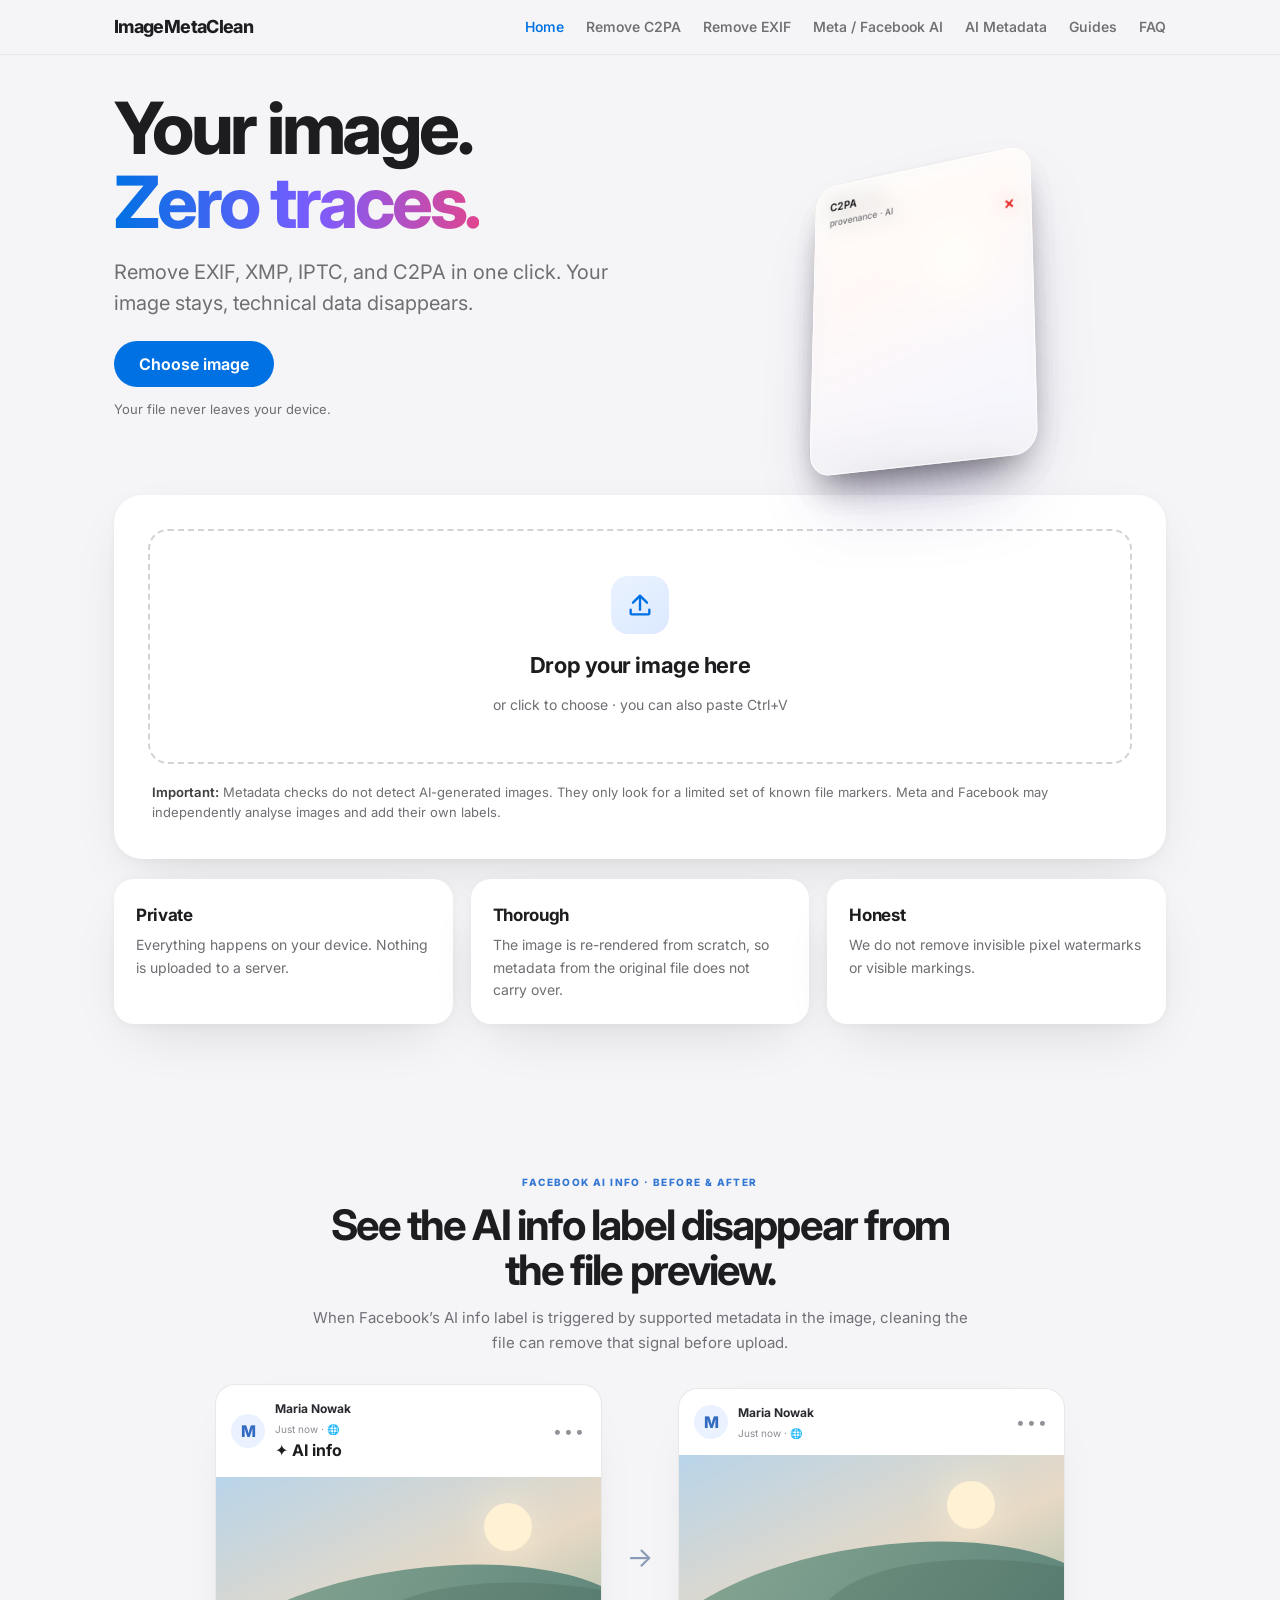
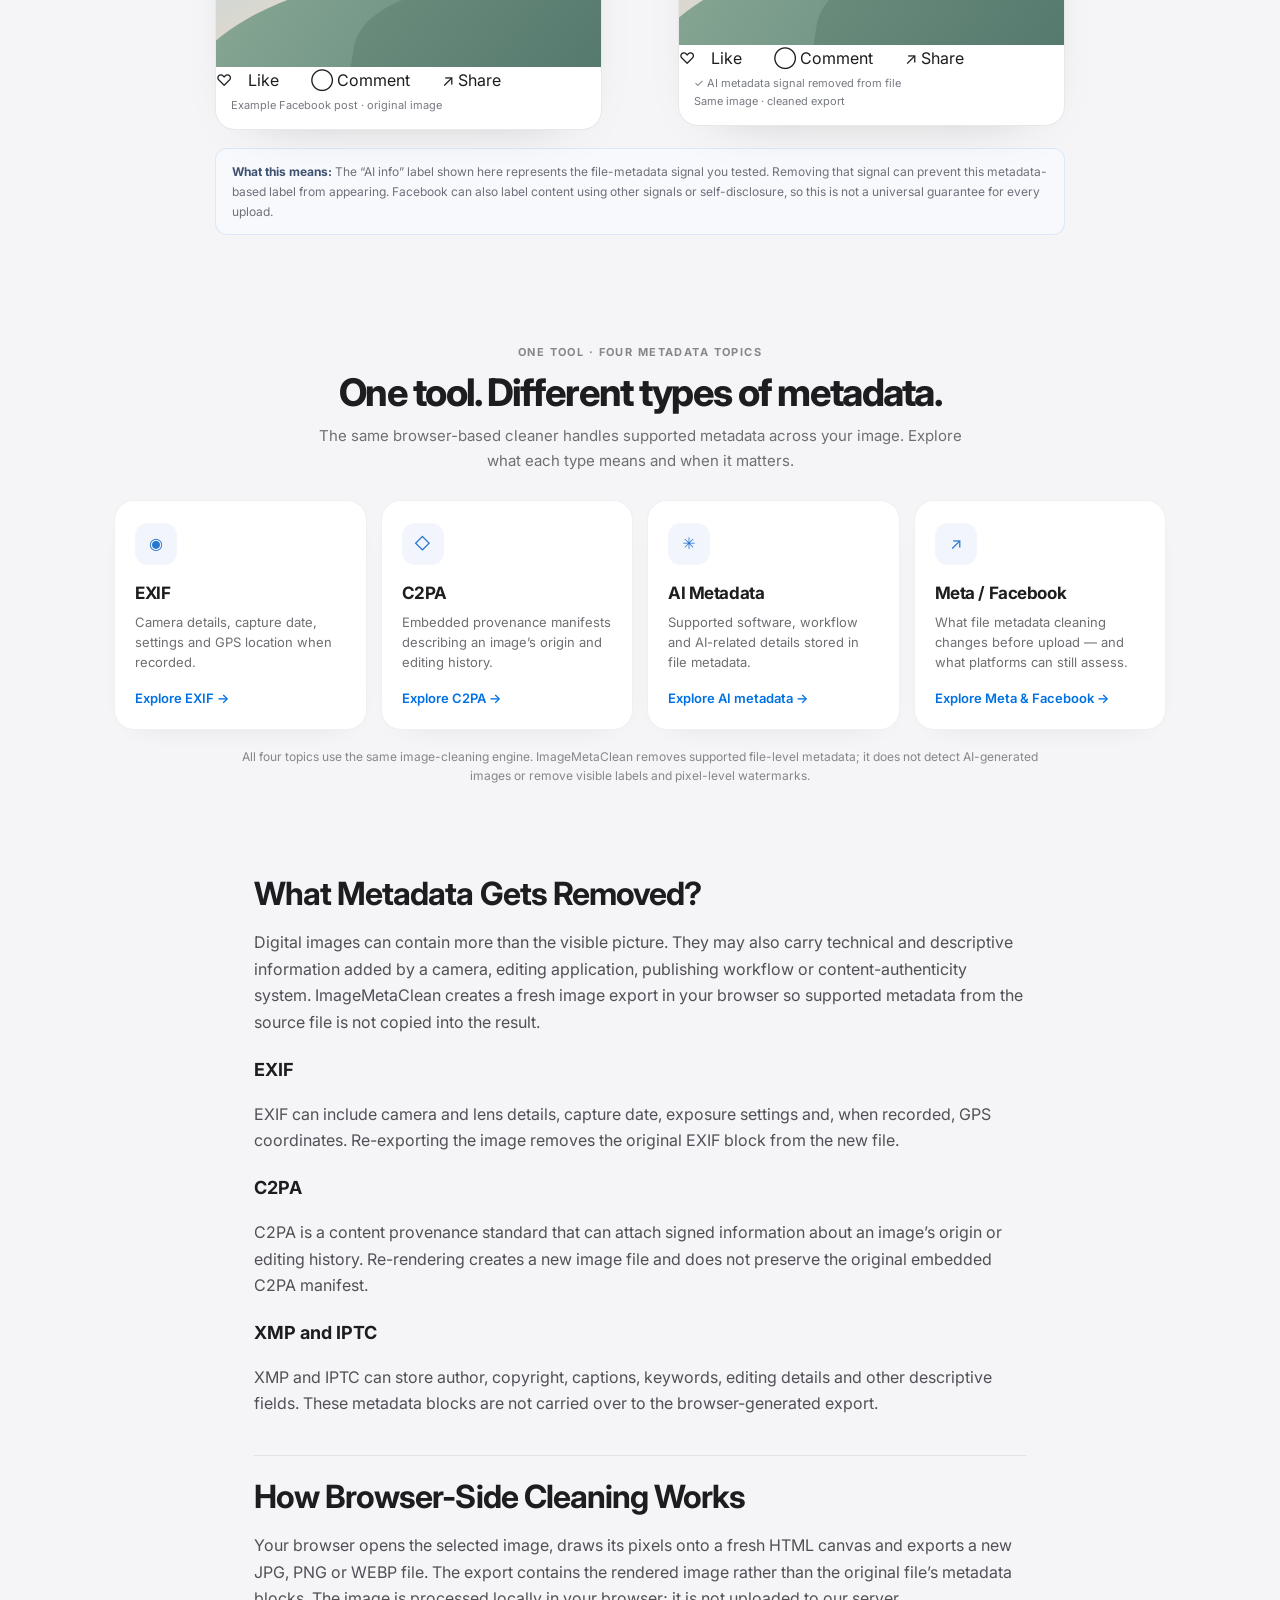
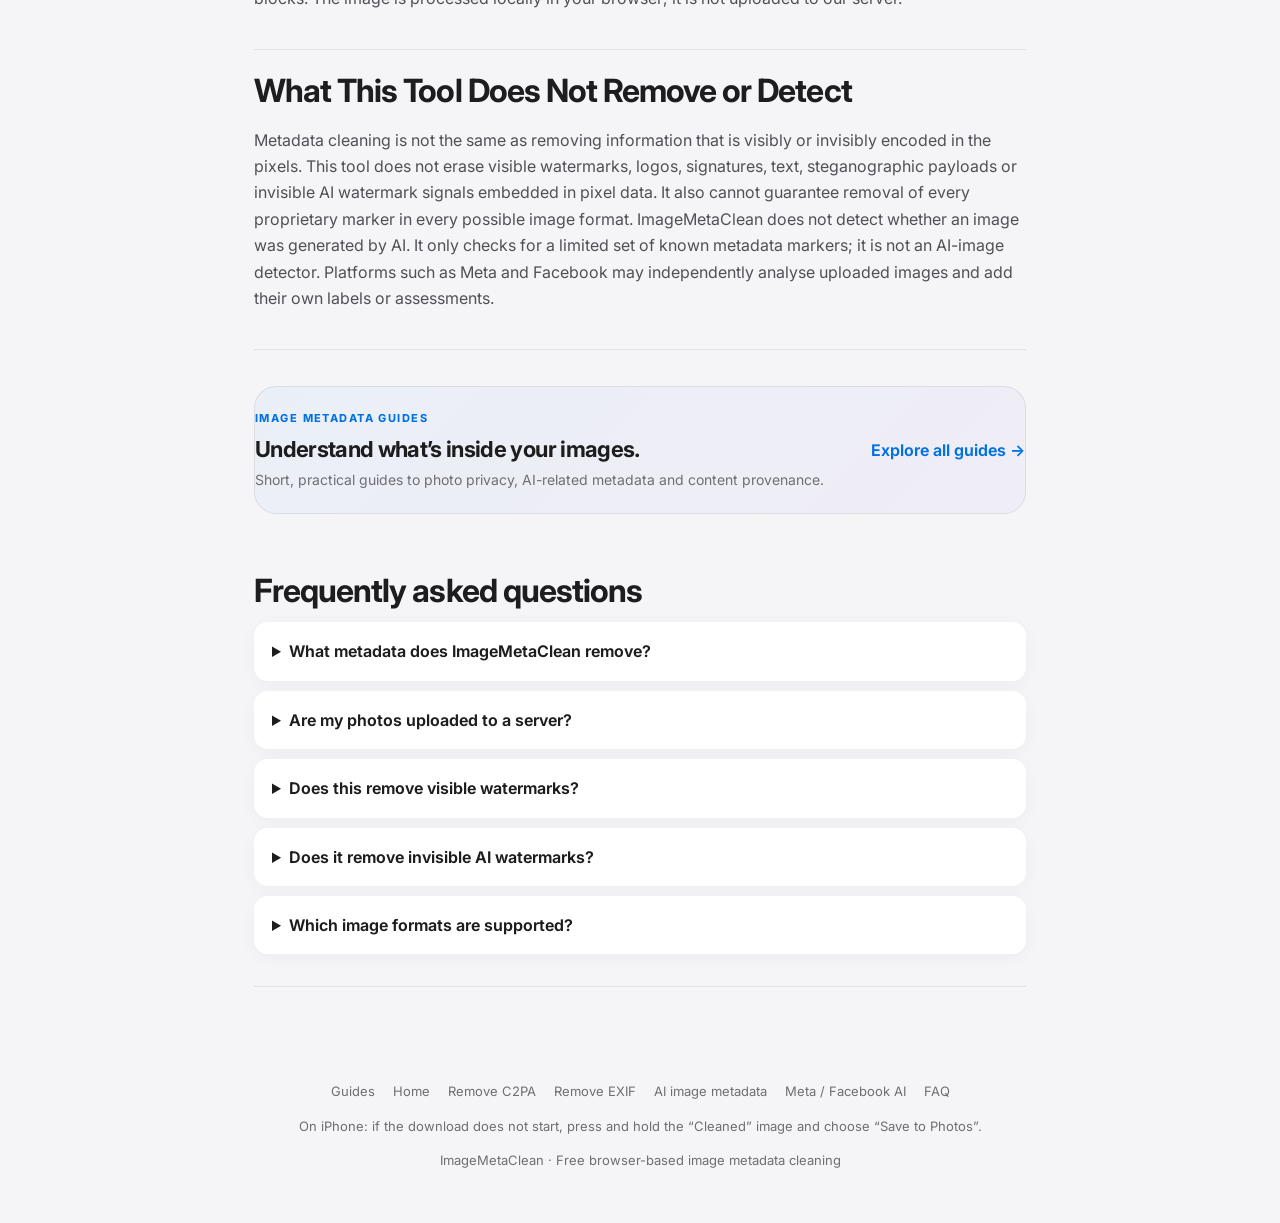
==== commit 1a3e34d1: "Show authentic Facebook AI info label in before and after preview" ====
--- a/index.html
+++ b/index.html
@@ -1 +1 @@
-<!doctype html><html lang="en"><head><meta charset="utf-8"><meta name="viewport" content="width=device-width,initial-scale=1"><title>Image Metadata Remover – Remove EXIF, XMP, IPTC & C2PA | ImageMetaClean</title><meta name="description" content="Remove EXIF, XMP, IPTC, and supported C2PA metadata from images in one click. Free, private, browser-based image cleaning. Your file never leaves your device."><link rel="canonical" href="https://imagemetaclean.com/"><meta name="robots" content="index,follow,max-image-preview:large"><meta property="og:type" content="website"><meta property="og:site_name" content="ImageMetaClean"><meta property="og:title" content="Image Metadata Remover – Remove EXIF, XMP, IPTC & C2PA | ImageMetaClean"><meta property="og:description" content="Remove EXIF, XMP, IPTC, and supported C2PA metadata from images in one click. Free, private, browser-based image cleaning. Your file never leaves your device."><meta property="og:url" content="https://imagemetaclean.com/"><meta name="twitter:card" content="summary"><meta name="twitter:title" content="Image Metadata Remover – Remove EXIF, XMP, IPTC & C2PA | ImageMetaClean"><meta name="twitter:description" content="Remove EXIF, XMP, IPTC, and supported C2PA metadata from images in one click. Free, private, browser-based image cleaning. Your file never leaves your device."><link rel="preconnect" href="https://fonts.googleapis.com"><link rel="preconnect" href="https://fonts.gstatic.com" crossorigin><link href="https://fonts.googleapis.com/css2?family=Inter:wght@400;500;600;700;800&display=swap" rel="stylesheet"><link rel="stylesheet" href="/styles.css"><script type="application/ld+json">{"@context":"https://schema.org","@type":"WebApplication","name":"ImageMetaClean","url":"https://imagemetaclean.com/","applicationCategory":"UtilitiesApplication","operatingSystem":"Any","description":"Free browser-based image metadata cleaner. Remove EXIF, XMP, IPTC and supported C2PA metadata locally."}</script><script type="application/ld+json">{"@context":"https://schema.org","@type":"FAQPage","mainEntity":[{"@type":"Question","name":"What metadata does ImageMetaClean remove?","acceptedAnswer":{"@type":"Answer","text":"It removes metadata carried in the original file by rendering the image to a new canvas export. This can remove EXIF, XMP, IPTC and embedded C2PA or other metadata chunks, depending on the source format and browser export."}},{"@type":"Question","name":"Are my photos uploaded to a server?","acceptedAnswer":{"@type":"Answer","text":"No. Image processing happens locally in your browser. The image file is not sent to ImageMetaClean servers."}},{"@type":"Question","name":"Does this remove visible watermarks?","acceptedAnswer":{"@type":"Answer","text":"No. It does not erase visible text, logos, signatures or watermarks that are part of the image pixels."}},{"@type":"Question","name":"Does it remove invisible AI watermarks?","acceptedAnswer":{"@type":"Answer","text":"No. ImageMetaClean is a metadata cleaner, not an AI-image detector. It cannot determine whether an image was generated by AI. It also does not remove hidden signals encoded in image pixels or model-specific watermarking systems."}},{"@type":"Question","name":"Which image formats are supported?","acceptedAnswer":{"@type":"Answer","text":"You can export JPG, PNG or WEBP. The available output format depends on browser support and the selected option."}}]}</script></head><body><header><nav><a class="brand" href="/">ImageMetaClean</a><button class="menu" id="menu" aria-label="Toggle navigation" aria-expanded="false">☰</button><div class="navlinks" id="navlinks"><a href="/" aria-current="page">Home</a><a href="/remove-c2pa-metadata" >Remove C2PA</a><a href="/remove-exif-data" >Remove EXIF</a><a href="/remove-meta-facebook-ai-metadata">Meta / Facebook AI</a><a href="/remove-ai-image-metadata" >AI Metadata</a><a href="/guides/">Guides</a><a href="#faq" >FAQ</a></div></nav></header><main><section class="hero"><div><h1>Your image.<br><em>Zero traces.</em></h1><p class="lead">Remove EXIF, XMP, IPTC, and C2PA in one click. Your image stays, technical data disappears.</p><button class="cta" id="go" type="button">Choose image</button><span class="priv">Your file never leaves your device.</span></div><div class="stage" aria-hidden="true"><div class="stack"><div class="layer photo"></div><div class="layer meta-l l1">EXIF<small>camera · date · GPS</small><i>×</i></div><div class="layer meta-l l2">XMP · IPTC<small>software · author</small><i>×</i></div><div class="layer meta-l l3">C2PA<small>provenance · AI</small><i>×</i></div></div></div></section><section class="tool"><div class="panel"><div id="drop" tabindex="0" role="button" aria-label="Choose or drop an image"><div class="ico"><svg width="28" height="28" viewBox="0 0 24 24" fill="none" stroke="#0071e3" stroke-width="2" stroke-linecap="round" stroke-linejoin="round"><path d="M12 16V4M6 10l6-6 6 6"/><path d="M4 16v3a1 1 0 0 0 1 1h14a1 1 0 0 0 1-1v-3"/></svg></div><h2>Drop your image here</h2><p>or click to choose · you can also paste Ctrl+V</p><input id="file" type="file" accept="image/*" hidden></div><div id="work"><div class="grid"><div class="card"><h3>Original</h3><div class="pic"><img id="imgA" alt="Original image preview"></div><ul class="checks" id="tA"></ul><div class="sz" id="sA"></div></div><div class="card after"><h3>Cleaned</h3><div class="pic"><img id="imgB" alt="Cleaned image preview"></div><ul class="checks" id="tB"></ul><div class="sz" id="sB"></div></div></div><div class="bar"><div class="seg" id="seg"><button type="button" data-f="image/jpeg" aria-pressed="true">JPG</button><button type="button" data-f="image/png" aria-pressed="false">PNG</button><button type="button" data-f="image/webp" aria-pressed="false">WEBP</button></div><label class="quality" id="qW">Quality <input id="q" type="range" min="70" max="100" value="95"><span id="qv">95</span></label><div class="acts"><button class="btn sec" id="again" type="button">Another image</button><button class="btn pri" id="save" type="button" disabled>Download</button></div></div><div id="msg" role="status" aria-live="polite"></div></div><p class="tool-note"><strong>Important:</strong> Metadata checks do not detect AI-generated images. They only look for a limited set of known file markers. Meta and Facebook may independently analyse images and add their own labels.</p></div><div class="trust"><div class="feat"><h3>Private</h3><p>Everything happens on your device. Nothing is uploaded to a server.</p></div><div class="feat"><h3>Thorough</h3><p>The image is re-rendered from scratch, so metadata from the original file does not carry over.</p></div><div class="feat"><h3>Honest</h3><p>We do not remove invisible pixel watermarks or visible markings.</p></div></div></section><section class="ai-social-demo" aria-labelledby="ai-social-title"><div class="ai-social-copy"><span class="eyebrow">AI METADATA · BEFORE &amp; AFTER</span><h2 id="ai-social-title">Clean the AI marker from your image file.</h2><p>Some AI tools add information to an image’s metadata. ImageMetaClean creates a fresh export without supported metadata markers, so those file-level details are not carried over.</p></div><div class="ai-social-compare"><article class="social-preview before"><div class="social-top"><span class="social-avatar">S</span><span><strong>Social post preview</strong><small>Example only · before cleaning</small></span><span class="social-dots">•••</span></div><div class="social-photo"><span class="photo-sun"></span><span class="photo-hill one"></span><span class="photo-hill two"></span></div><div class="social-ai-label"><span class="ai-spark">✳</span><span><strong>AI info</strong><small>AI-related metadata marker in file</small></span></div><div class="social-caption">A sample image ready to share</div></article><div class="social-arrow" aria-hidden="true">→</div><article class="social-preview after"><div class="social-top"><span class="social-avatar">S</span><span><strong>Social post preview</strong><small>Example only · cleaned file</small></span><span class="social-dots">•••</span></div><div class="social-photo"><span class="photo-sun"></span><span class="photo-hill one"></span><span class="photo-hill two"></span></div><div class="social-ai-label removed"><span class="removed-mark">✓</span><span><strong>Metadata marker removed</strong><small>Not present in this cleaned export</small></span></div><div class="social-caption">Same image · fresh file export</div></article></div><p class="ai-social-caveat"><strong>Important:</strong> This illustration shows file metadata only. Facebook and other platforms may independently identify AI content and still display their own “AI info” label after upload. Removing metadata does not guarantee that a platform label will disappear.</p></section><section class="metadata-guide" aria-labelledby="metadata-guide-title"><div class="metadata-guide-head"><span class="eyebrow">ONE TOOL · FOUR METADATA TOPICS</span><h2 id="metadata-guide-title">One tool. Different types of metadata.</h2><p>The same browser-based cleaner handles supported metadata across your image. Explore what each type means and when it matters.</p></div><div class="metadata-guide-grid"><a class="metadata-topic" href="/remove-exif-data"><span class="topic-icon">◉</span><span class="topic-name">EXIF</span><span class="topic-desc">Camera details, capture date, settings and GPS location when recorded.</span><span class="topic-link">Explore EXIF →</span></a><a class="metadata-topic" href="/remove-c2pa-metadata"><span class="topic-icon">◇</span><span class="topic-name">C2PA</span><span class="topic-desc">Embedded provenance manifests describing an image’s origin and editing history.</span><span class="topic-link">Explore C2PA →</span></a><a class="metadata-topic" href="/remove-ai-image-metadata"><span class="topic-icon">✳</span><span class="topic-name">AI Metadata</span><span class="topic-desc">Supported software, workflow and AI-related details stored in file metadata.</span><span class="topic-link">Explore AI metadata →</span></a><a class="metadata-topic" href="/remove-meta-facebook-ai-metadata"><span class="topic-icon">↗</span><span class="topic-name">Meta / Facebook</span><span class="topic-desc">What file metadata cleaning changes before upload — and what platforms can still assess.</span><span class="topic-link">Explore Meta &amp; Facebook →</span></a></div><p class="metadata-guide-footnote">All four topics use the same image-cleaning engine. ImageMetaClean removes supported file-level metadata; it does not detect AI-generated images or remove visible labels and pixel-level watermarks.</p></section><article class="content"><section><h2>What Metadata Gets Removed?</h2><p>Digital images can contain more than the visible picture. They may also carry technical and descriptive information added by a camera, editing application, publishing workflow or content-authenticity system. ImageMetaClean creates a fresh image export in your browser so supported metadata from the source file is not copied into the result.</p><h3>EXIF</h3><p>EXIF can include camera and lens details, capture date, exposure settings and, when recorded, GPS coordinates. Re-exporting the image removes the original EXIF block from the new file.</p><h3>C2PA</h3><p>C2PA is a content provenance standard that can attach signed information about an image’s origin or editing history. Re-rendering creates a new image file and does not preserve the original embedded C2PA manifest.</p><h3>XMP and IPTC</h3><p>XMP and IPTC can store author, copyright, captions, keywords, editing details and other descriptive fields. These metadata blocks are not carried over to the browser-generated export.</p></section><section><h2>How Browser-Side Cleaning Works</h2><p>Your browser opens the selected image, draws its pixels onto a fresh HTML canvas and exports a new JPG, PNG or WEBP file. The export contains the rendered image rather than the original file’s metadata blocks. The image is processed locally in your browser; it is not uploaded to our server.</p></section><section><h2>What This Tool Does Not Remove or Detect</h2><p>Metadata cleaning is not the same as removing information that is visibly or invisibly encoded in the pixels. This tool does not erase visible watermarks, logos, signatures, text, steganographic payloads or invisible AI watermark signals embedded in pixel data. It also cannot guarantee removal of every proprietary marker in every possible image format. ImageMetaClean does not detect whether an image was generated by AI. It only checks for a limited set of known metadata markers; it is not an AI-image detector. Platforms such as Meta and Facebook may independently analyse uploaded images and add their own labels or assessments.</p></section><section class="guide-inline"><div><span class="guide-kicker">IMAGE METADATA GUIDES</span><h2>Understand what’s inside your images.</h2><p>Short, practical guides to photo privacy, AI-related metadata and content provenance.</p></div><a href="/guides/">Explore all guides →</a></section><section class="faq" id="faq"><h2>Frequently asked questions</h2><details><summary>What metadata does ImageMetaClean remove?</summary><p>It removes metadata carried in the original file by rendering the image to a new canvas export. This can remove EXIF, XMP, IPTC and embedded C2PA or other metadata chunks, depending on the source format and browser export.</p></details><details><summary>Are my photos uploaded to a server?</summary><p>No. Image processing happens locally in your browser. The image file is not sent to ImageMetaClean servers.</p></details><details><summary>Does this remove visible watermarks?</summary><p>No. It does not erase visible text, logos, signatures or watermarks that are part of the image pixels.</p></details><details><summary>Does it remove invisible AI watermarks?</summary><p>No. It removes supported file metadata, not hidden signals encoded in image pixels or model-specific watermarking systems.</p></details><details><summary>Which image formats are supported?</summary><p>You can export JPG, PNG or WEBP. The available output format depends on browser support and the selected option.</p></details></section></article></main><footer><div class="footlinks"><a href="/guides/">Guides</a><a href="/">Home</a><a href="/remove-c2pa-metadata">Remove C2PA</a><a href="/remove-exif-data">Remove EXIF</a><a href="/remove-ai-image-metadata">AI image metadata</a><a href="/remove-meta-facebook-ai-metadata">Meta / Facebook AI</a><a href="#faq">FAQ</a></div><p>On iPhone: if the download does not start, press and hold the “Cleaned” image and choose “Save to Photos”.</p><p>ImageMetaClean · Free browser-based image metadata cleaning</p></footer><script src="/app.js" defer></script></body></html>+<!doctype html><html lang="en"><head><meta charset="utf-8"><meta name="viewport" content="width=device-width,initial-scale=1"><title>Image Metadata Remover – Remove EXIF, XMP, IPTC & C2PA | ImageMetaClean</title><meta name="description" content="Remove EXIF, XMP, IPTC, and supported C2PA metadata from images in one click. Free, private, browser-based image cleaning. Your file never leaves your device."><link rel="canonical" href="https://imagemetaclean.com/"><meta name="robots" content="index,follow,max-image-preview:large"><meta property="og:type" content="website"><meta property="og:site_name" content="ImageMetaClean"><meta property="og:title" content="Image Metadata Remover – Remove EXIF, XMP, IPTC & C2PA | ImageMetaClean"><meta property="og:description" content="Remove EXIF, XMP, IPTC, and supported C2PA metadata from images in one click. Free, private, browser-based image cleaning. Your file never leaves your device."><meta property="og:url" content="https://imagemetaclean.com/"><meta name="twitter:card" content="summary"><meta name="twitter:title" content="Image Metadata Remover – Remove EXIF, XMP, IPTC & C2PA | ImageMetaClean"><meta name="twitter:description" content="Remove EXIF, XMP, IPTC, and supported C2PA metadata from images in one click. Free, private, browser-based image cleaning. Your file never leaves your device."><link rel="preconnect" href="https://fonts.googleapis.com"><link rel="preconnect" href="https://fonts.gstatic.com" crossorigin><link href="https://fonts.googleapis.com/css2?family=Inter:wght@400;500;600;700;800&display=swap" rel="stylesheet"><link rel="stylesheet" href="/styles.css"><script type="application/ld+json">{"@context":"https://schema.org","@type":"WebApplication","name":"ImageMetaClean","url":"https://imagemetaclean.com/","applicationCategory":"UtilitiesApplication","operatingSystem":"Any","description":"Free browser-based image metadata cleaner. Remove EXIF, XMP, IPTC and supported C2PA metadata locally."}</script><script type="application/ld+json">{"@context":"https://schema.org","@type":"FAQPage","mainEntity":[{"@type":"Question","name":"What metadata does ImageMetaClean remove?","acceptedAnswer":{"@type":"Answer","text":"It removes metadata carried in the original file by rendering the image to a new canvas export. This can remove EXIF, XMP, IPTC and embedded C2PA or other metadata chunks, depending on the source format and browser export."}},{"@type":"Question","name":"Are my photos uploaded to a server?","acceptedAnswer":{"@type":"Answer","text":"No. Image processing happens locally in your browser. The image file is not sent to ImageMetaClean servers."}},{"@type":"Question","name":"Does this remove visible watermarks?","acceptedAnswer":{"@type":"Answer","text":"No. It does not erase visible text, logos, signatures or watermarks that are part of the image pixels."}},{"@type":"Question","name":"Does it remove invisible AI watermarks?","acceptedAnswer":{"@type":"Answer","text":"No. ImageMetaClean is a metadata cleaner, not an AI-image detector. It cannot determine whether an image was generated by AI. It also does not remove hidden signals encoded in image pixels or model-specific watermarking systems."}},{"@type":"Question","name":"Which image formats are supported?","acceptedAnswer":{"@type":"Answer","text":"You can export JPG, PNG or WEBP. The available output format depends on browser support and the selected option."}}]}</script></head><body><header><nav><a class="brand" href="/">ImageMetaClean</a><button class="menu" id="menu" aria-label="Toggle navigation" aria-expanded="false">☰</button><div class="navlinks" id="navlinks"><a href="/" aria-current="page">Home</a><a href="/remove-c2pa-metadata" >Remove C2PA</a><a href="/remove-exif-data" >Remove EXIF</a><a href="/remove-meta-facebook-ai-metadata">Meta / Facebook AI</a><a href="/remove-ai-image-metadata" >AI Metadata</a><a href="/guides/">Guides</a><a href="#faq" >FAQ</a></div></nav></header><main><section class="hero"><div><h1>Your image.<br><em>Zero traces.</em></h1><p class="lead">Remove EXIF, XMP, IPTC, and C2PA in one click. Your image stays, technical data disappears.</p><button class="cta" id="go" type="button">Choose image</button><span class="priv">Your file never leaves your device.</span></div><div class="stage" aria-hidden="true"><div class="stack"><div class="layer photo"></div><div class="layer meta-l l1">EXIF<small>camera · date · GPS</small><i>×</i></div><div class="layer meta-l l2">XMP · IPTC<small>software · author</small><i>×</i></div><div class="layer meta-l l3">C2PA<small>provenance · AI</small><i>×</i></div></div></div></section><section class="tool"><div class="panel"><div id="drop" tabindex="0" role="button" aria-label="Choose or drop an image"><div class="ico"><svg width="28" height="28" viewBox="0 0 24 24" fill="none" stroke="#0071e3" stroke-width="2" stroke-linecap="round" stroke-linejoin="round"><path d="M12 16V4M6 10l6-6 6 6"/><path d="M4 16v3a1 1 0 0 0 1 1h14a1 1 0 0 0 1-1v-3"/></svg></div><h2>Drop your image here</h2><p>or click to choose · you can also paste Ctrl+V</p><input id="file" type="file" accept="image/*" hidden></div><div id="work"><div class="grid"><div class="card"><h3>Original</h3><div class="pic"><img id="imgA" alt="Original image preview"></div><ul class="checks" id="tA"></ul><div class="sz" id="sA"></div></div><div class="card after"><h3>Cleaned</h3><div class="pic"><img id="imgB" alt="Cleaned image preview"></div><ul class="checks" id="tB"></ul><div class="sz" id="sB"></div></div></div><div class="bar"><div class="seg" id="seg"><button type="button" data-f="image/jpeg" aria-pressed="true">JPG</button><button type="button" data-f="image/png" aria-pressed="false">PNG</button><button type="button" data-f="image/webp" aria-pressed="false">WEBP</button></div><label class="quality" id="qW">Quality <input id="q" type="range" min="70" max="100" value="95"><span id="qv">95</span></label><div class="acts"><button class="btn sec" id="again" type="button">Another image</button><button class="btn pri" id="save" type="button" disabled>Download</button></div></div><div id="msg" role="status" aria-live="polite"></div></div><p class="tool-note"><strong>Important:</strong> Metadata checks do not detect AI-generated images. They only look for a limited set of known file markers. Meta and Facebook may independently analyse images and add their own labels.</p></div><div class="trust"><div class="feat"><h3>Private</h3><p>Everything happens on your device. Nothing is uploaded to a server.</p></div><div class="feat"><h3>Thorough</h3><p>The image is re-rendered from scratch, so metadata from the original file does not carry over.</p></div><div class="feat"><h3>Honest</h3><p>We do not remove invisible pixel watermarks or visible markings.</p></div></div></section><section class="ai-social-demo" aria-labelledby="ai-social-title"><div class="ai-social-copy"><span class="eyebrow">FACEBOOK AI INFO · BEFORE &amp; AFTER</span><h2 id="ai-social-title">See the AI info label disappear from the file preview.</h2><p>When Facebook’s AI info label is triggered by supported metadata in the image, cleaning the file can remove that signal before upload.</p></div><div class="ai-social-compare"><article class="social-preview before"><div class="social-top"><span class="social-avatar">M</span><span class="social-user"><strong>Maria Nowak</strong><small>Just now · <span aria-label="Public">🌐</span></small><b class="fb-ai-label"><span>✦</span> AI info</b></span><span class="social-dots">•••</span></div><div class="social-photo"><span class="photo-sun"></span><span class="photo-hill one"></span><span class="photo-hill two"></span></div><div class="social-engagement"><span>♡　Like　　◯ Comment　　↗ Share</span></div><div class="social-caption">Example Facebook post · original image</div></article><div class="social-arrow" aria-hidden="true">→</div><article class="social-preview after"><div class="social-top"><span class="social-avatar">M</span><span class="social-user"><strong>Maria Nowak</strong><small>Just now · <span aria-label="Public">🌐</span></small></span><span class="social-dots">•••</span></div><div class="social-photo"><span class="photo-sun"></span><span class="photo-hill one"></span><span class="photo-hill two"></span></div><div class="social-engagement"><span>♡　Like　　◯ Comment　　↗ Share</span></div><div class="social-caption"><span class="no-ai-label">✓ AI metadata signal removed from file</span><br>Same image · cleaned export</div></article></div><p class="ai-social-caveat"><strong>What this means:</strong> The “AI info” label shown here represents the file-metadata signal you tested. Removing that signal can prevent this metadata-based label from appearing. Facebook can also label content using other signals or self-disclosure, so this is not a universal guarantee for every upload.</p></section><section class="metadata-guide" aria-labelledby="metadata-guide-title"><div class="metadata-guide-head"><span class="eyebrow">ONE TOOL · FOUR METADATA TOPICS</span><h2 id="metadata-guide-title">One tool. Different types of metadata.</h2><p>The same browser-based cleaner handles supported metadata across your image. Explore what each type means and when it matters.</p></div><div class="metadata-guide-grid"><a class="metadata-topic" href="/remove-exif-data"><span class="topic-icon">◉</span><span class="topic-name">EXIF</span><span class="topic-desc">Camera details, capture date, settings and GPS location when recorded.</span><span class="topic-link">Explore EXIF →</span></a><a class="metadata-topic" href="/remove-c2pa-metadata"><span class="topic-icon">◇</span><span class="topic-name">C2PA</span><span class="topic-desc">Embedded provenance manifests describing an image’s origin and editing history.</span><span class="topic-link">Explore C2PA →</span></a><a class="metadata-topic" href="/remove-ai-image-metadata"><span class="topic-icon">✳</span><span class="topic-name">AI Metadata</span><span class="topic-desc">Supported software, workflow and AI-related details stored in file metadata.</span><span class="topic-link">Explore AI metadata →</span></a><a class="metadata-topic" href="/remove-meta-facebook-ai-metadata"><span class="topic-icon">↗</span><span class="topic-name">Meta / Facebook</span><span class="topic-desc">What file metadata cleaning changes before upload — and what platforms can still assess.</span><span class="topic-link">Explore Meta &amp; Facebook →</span></a></div><p class="metadata-guide-footnote">All four topics use the same image-cleaning engine. ImageMetaClean removes supported file-level metadata; it does not detect AI-generated images or remove visible labels and pixel-level watermarks.</p></section><article class="content"><section><h2>What Metadata Gets Removed?</h2><p>Digital images can contain more than the visible picture. They may also carry technical and descriptive information added by a camera, editing application, publishing workflow or content-authenticity system. ImageMetaClean creates a fresh image export in your browser so supported metadata from the source file is not copied into the result.</p><h3>EXIF</h3><p>EXIF can include camera and lens details, capture date, exposure settings and, when recorded, GPS coordinates. Re-exporting the image removes the original EXIF block from the new file.</p><h3>C2PA</h3><p>C2PA is a content provenance standard that can attach signed information about an image’s origin or editing history. Re-rendering creates a new image file and does not preserve the original embedded C2PA manifest.</p><h3>XMP and IPTC</h3><p>XMP and IPTC can store author, copyright, captions, keywords, editing details and other descriptive fields. These metadata blocks are not carried over to the browser-generated export.</p></section><section><h2>How Browser-Side Cleaning Works</h2><p>Your browser opens the selected image, draws its pixels onto a fresh HTML canvas and exports a new JPG, PNG or WEBP file. The export contains the rendered image rather than the original file’s metadata blocks. The image is processed locally in your browser; it is not uploaded to our server.</p></section><section><h2>What This Tool Does Not Remove or Detect</h2><p>Metadata cleaning is not the same as removing information that is visibly or invisibly encoded in the pixels. This tool does not erase visible watermarks, logos, signatures, text, steganographic payloads or invisible AI watermark signals embedded in pixel data. It also cannot guarantee removal of every proprietary marker in every possible image format. ImageMetaClean does not detect whether an image was generated by AI. It only checks for a limited set of known metadata markers; it is not an AI-image detector. Platforms such as Meta and Facebook may independently analyse uploaded images and add their own labels or assessments.</p></section><section class="guide-inline"><div><span class="guide-kicker">IMAGE METADATA GUIDES</span><h2>Understand what’s inside your images.</h2><p>Short, practical guides to photo privacy, AI-related metadata and content provenance.</p></div><a href="/guides/">Explore all guides →</a></section><section class="faq" id="faq"><h2>Frequently asked questions</h2><details><summary>What metadata does ImageMetaClean remove?</summary><p>It removes metadata carried in the original file by rendering the image to a new canvas export. This can remove EXIF, XMP, IPTC and embedded C2PA or other metadata chunks, depending on the source format and browser export.</p></details><details><summary>Are my photos uploaded to a server?</summary><p>No. Image processing happens locally in your browser. The image file is not sent to ImageMetaClean servers.</p></details><details><summary>Does this remove visible watermarks?</summary><p>No. It does not erase visible text, logos, signatures or watermarks that are part of the image pixels.</p></details><details><summary>Does it remove invisible AI watermarks?</summary><p>No. It removes supported file metadata, not hidden signals encoded in image pixels or model-specific watermarking systems.</p></details><details><summary>Which image formats are supported?</summary><p>You can export JPG, PNG or WEBP. The available output format depends on browser support and the selected option.</p></details></section></article></main><footer><div class="footlinks"><a href="/guides/">Guides</a><a href="/">Home</a><a href="/remove-c2pa-metadata">Remove C2PA</a><a href="/remove-exif-data">Remove EXIF</a><a href="/remove-ai-image-metadata">AI image metadata</a><a href="/remove-meta-facebook-ai-metadata">Meta / Facebook AI</a><a href="#faq">FAQ</a></div><p>On iPhone: if the download does not start, press and hold the “Cleaned” image and choose “Save to Photos”.</p><p>ImageMetaClean · Free browser-based image metadata cleaning</p></footer><script src="/app.js" defer></script></body></html>
--- a/styles.css
+++ b/styles.css
@@ -413,3 +413,33 @@
 /* Clear AI-detection limitation shown with the cleaned image results */
 .ai-meta-note{margin:12px 0 8px;padding:12px 14px;border:1px solid rgba(0,113,227,.13);border-radius:12px;background:linear-gradient(110deg,rgba(0,113,227,.055),rgba(125,112,230,.045));color:#626775;font-size:12px;line-height:1.55}.ai-meta-note strong{display:block;margin-bottom:3px;color:#315f9d;font-size:12px;font-weight:700}
 @media(max-width:620px){.ai-meta-note{margin:10px 0 7px;padding:11px 12px;font-size:11px}}
+
+
+/* AI metadata before-and-after social post explainer */
+.ai-social-demo{max-width:1120px;margin:clamp(54px,8vw,96px) auto;padding:0 24px}
+.ai-social-copy{max-width:680px;margin:0 auto 28px;text-align:center}
+.ai-social-copy .eyebrow{display:block;margin-bottom:12px;color:#3478d4;font-size:10px;font-weight:800;letter-spacing:.14em}
+.ai-social-copy h2{margin:0 0 12px;font-size:clamp(28px,4vw,42px);line-height:1.08;letter-spacing:-.045em}
+.ai-social-copy p{margin:0;color:#707078;font-size:15px;line-height:1.7}
+.ai-social-compare{display:grid;grid-template-columns:minmax(0,1fr) 44px minmax(0,1fr);align-items:center;gap:16px;max-width:850px;margin:0 auto}
+.social-preview{overflow:hidden;border:1px solid rgba(0,0,0,.09);border-radius:20px;background:#fff;box-shadow:0 18px 55px -42px rgba(0,0,0,.35)}
+.social-top{display:flex;align-items:center;gap:10px;padding:14px 15px}
+.social-avatar{display:grid;place-items:center;width:34px;height:34px;border-radius:50%;background:#eaf1ff;color:#326bc0;font-weight:800}
+.social-top strong,.social-top small,.social-ai-label strong,.social-ai-label small{display:block}
+.social-top strong{font-size:12px;color:#292a30}.social-top small{margin-top:2px;color:#8b8c94;font-size:10px}
+.social-dots{margin-left:auto;color:#92939a;letter-spacing:2px}
+.social-photo{position:relative;overflow:hidden;height:190px;background:linear-gradient(155deg,#b8d4e9 0%,#e7d9c5 58%,#a5bda9 100%)}
+.photo-sun{position:absolute;top:26px;right:18%;width:48px;height:48px;border-radius:50%;background:#fff1d4;box-shadow:0 0 42px rgba(255,244,216,.7)}
+.photo-hill{position:absolute;left:-8%;bottom:-48%;width:120%;height:100%;border-radius:50% 50% 0 0}
+.photo-hill.one{background:linear-gradient(130deg,#8ba995,#557e75);transform:rotate(-8deg)}
+.photo-hill.two{left:35%;bottom:-58%;background:linear-gradient(120deg,#6d8e7e,#3e665e);transform:rotate(9deg)}
+.social-ai-label{display:flex;align-items:center;gap:10px;margin:12px 14px 8px;padding:10px 12px;border-radius:11px;background:#fff6e8;color:#8a5b16}
+.ai-spark{font-size:19px}.social-ai-label strong{font-size:12px}.social-ai-label small{margin-top:2px;font-size:10px;color:#947b59}
+.social-ai-label.removed{background:#edf8f1;color:#25804c}
+.social-ai-label.removed small{color:#648b73}
+.removed-mark{display:grid;place-items:center;width:22px;height:22px;border-radius:50%;background:#d8f0e1;font-weight:800}
+.social-caption{padding:2px 15px 15px;color:#777982;font-size:11px}
+.social-arrow{display:grid;place-items:center;color:#8a9bb5;font-size:28px}
+.ai-social-caveat{max-width:850px;margin:18px auto 0;padding:13px 16px;border:1px solid rgba(0,113,227,.12);border-radius:12px;background:#f7f9fd;color:#6e707a;font-size:12px;line-height:1.65}
+.ai-social-caveat strong{color:#3f526f}
+@media(max-width:650px){.ai-social-demo{padding:0 16px;margin:54px auto}.ai-social-compare{grid-template-columns:1fr;gap:10px;max-width:420px}.social-arrow{transform:rotate(90deg);font-size:24px;height:20px}.social-photo{height:160px}.ai-social-copy{text-align:left}.ai-social-copy p{font-size:14px}.ai-social-caveat{font-size:11px;padding:12px}}
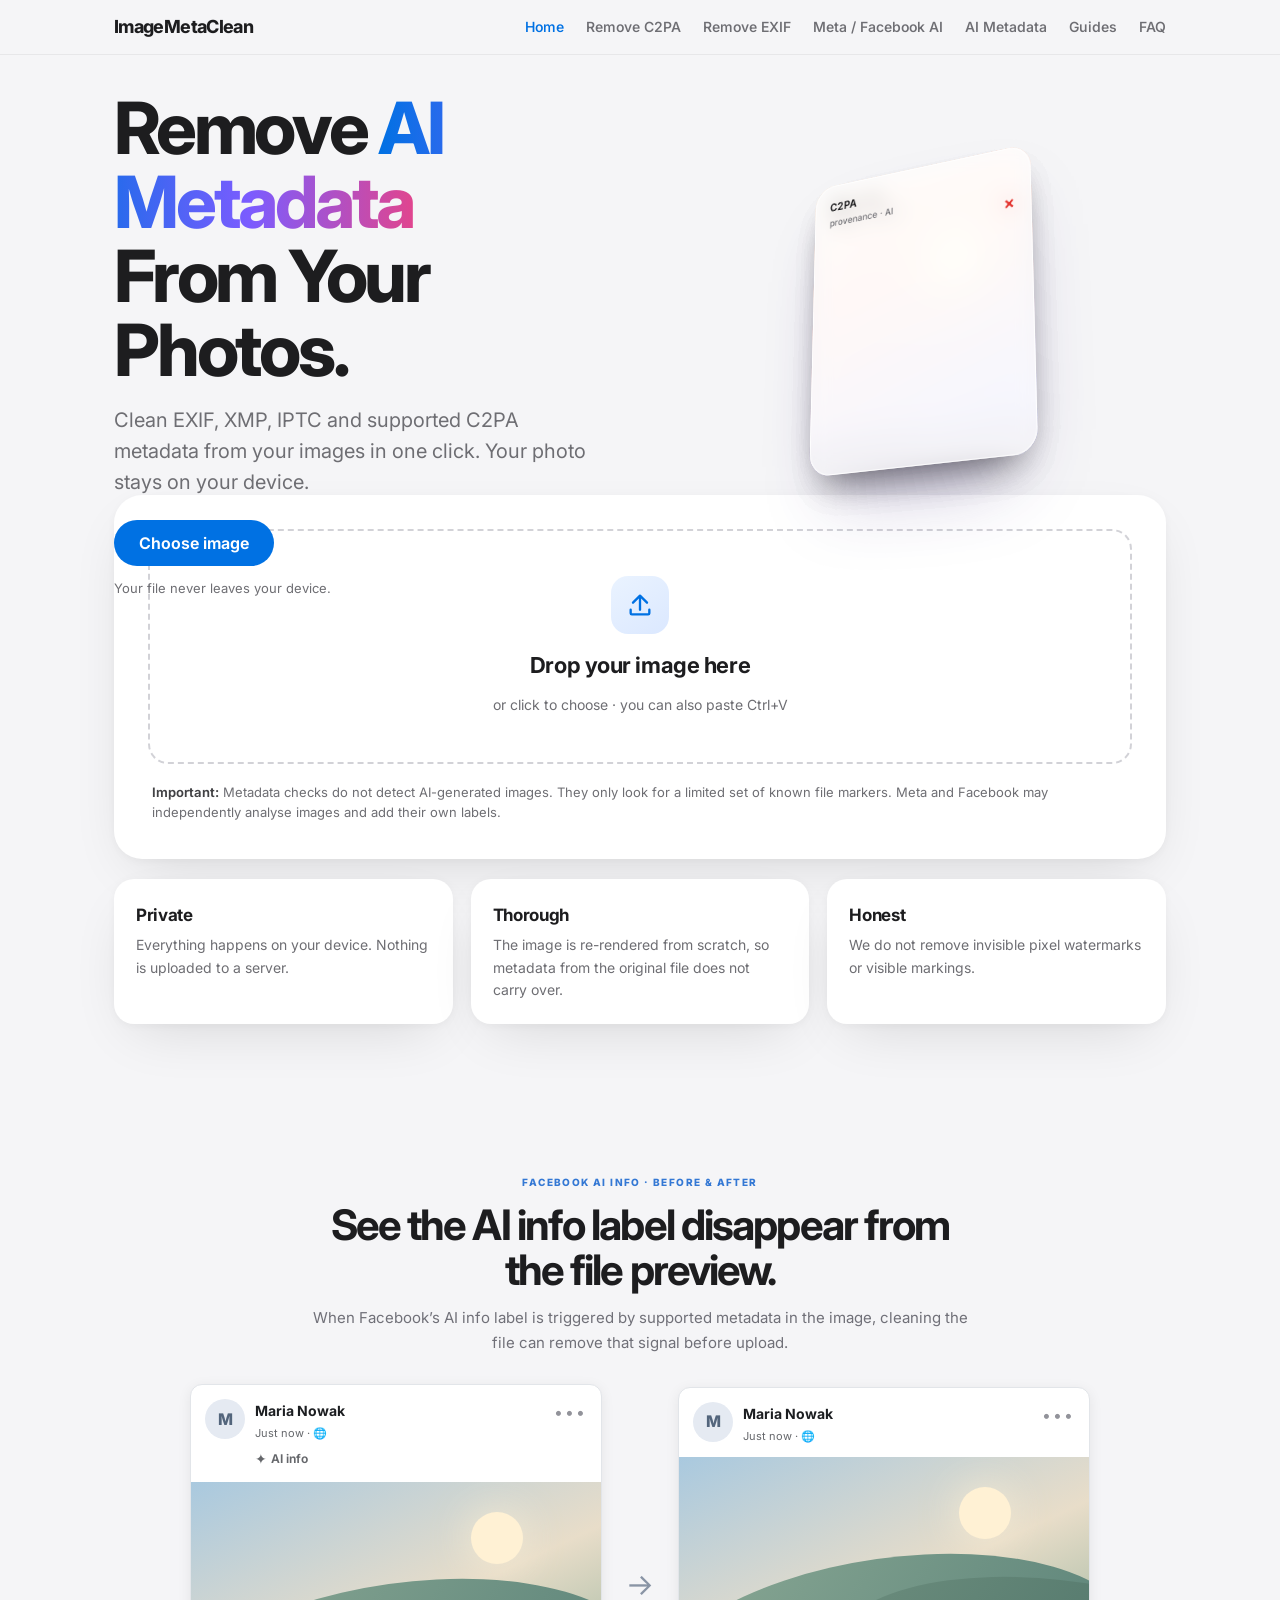
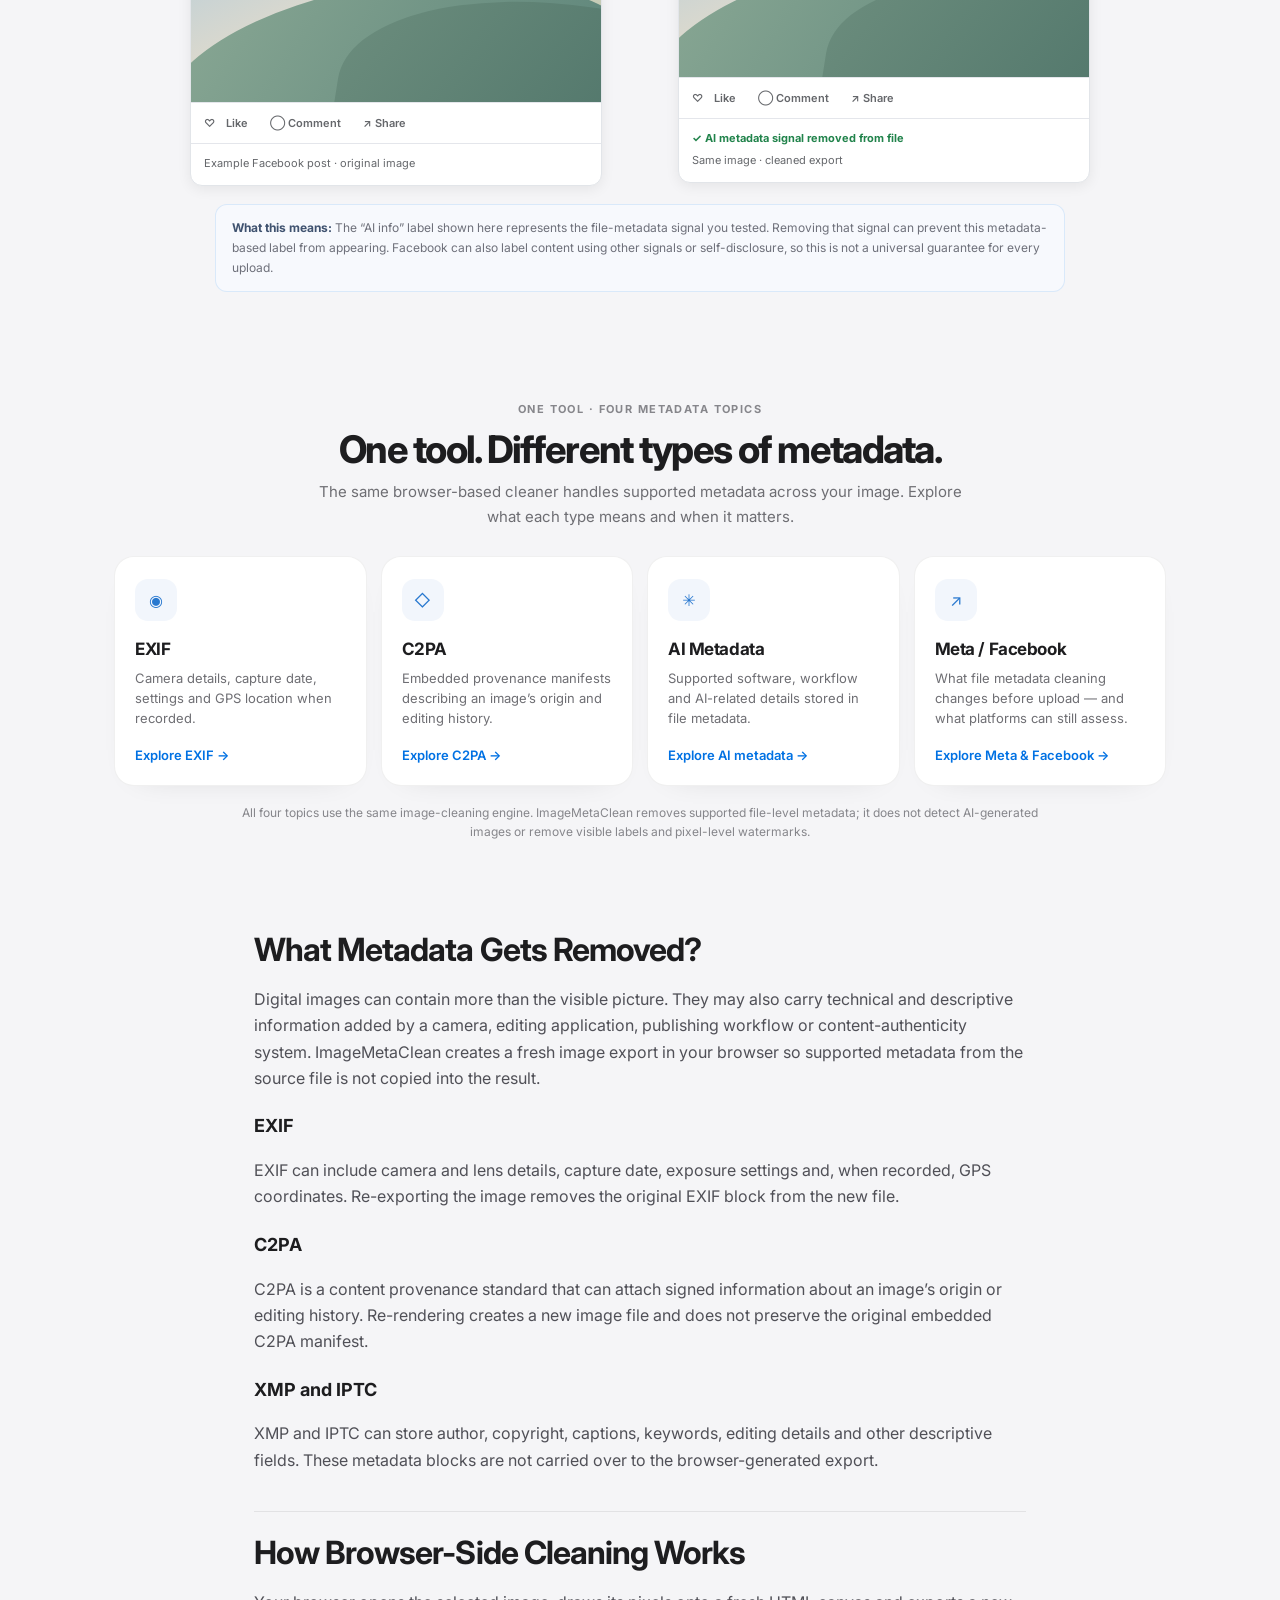
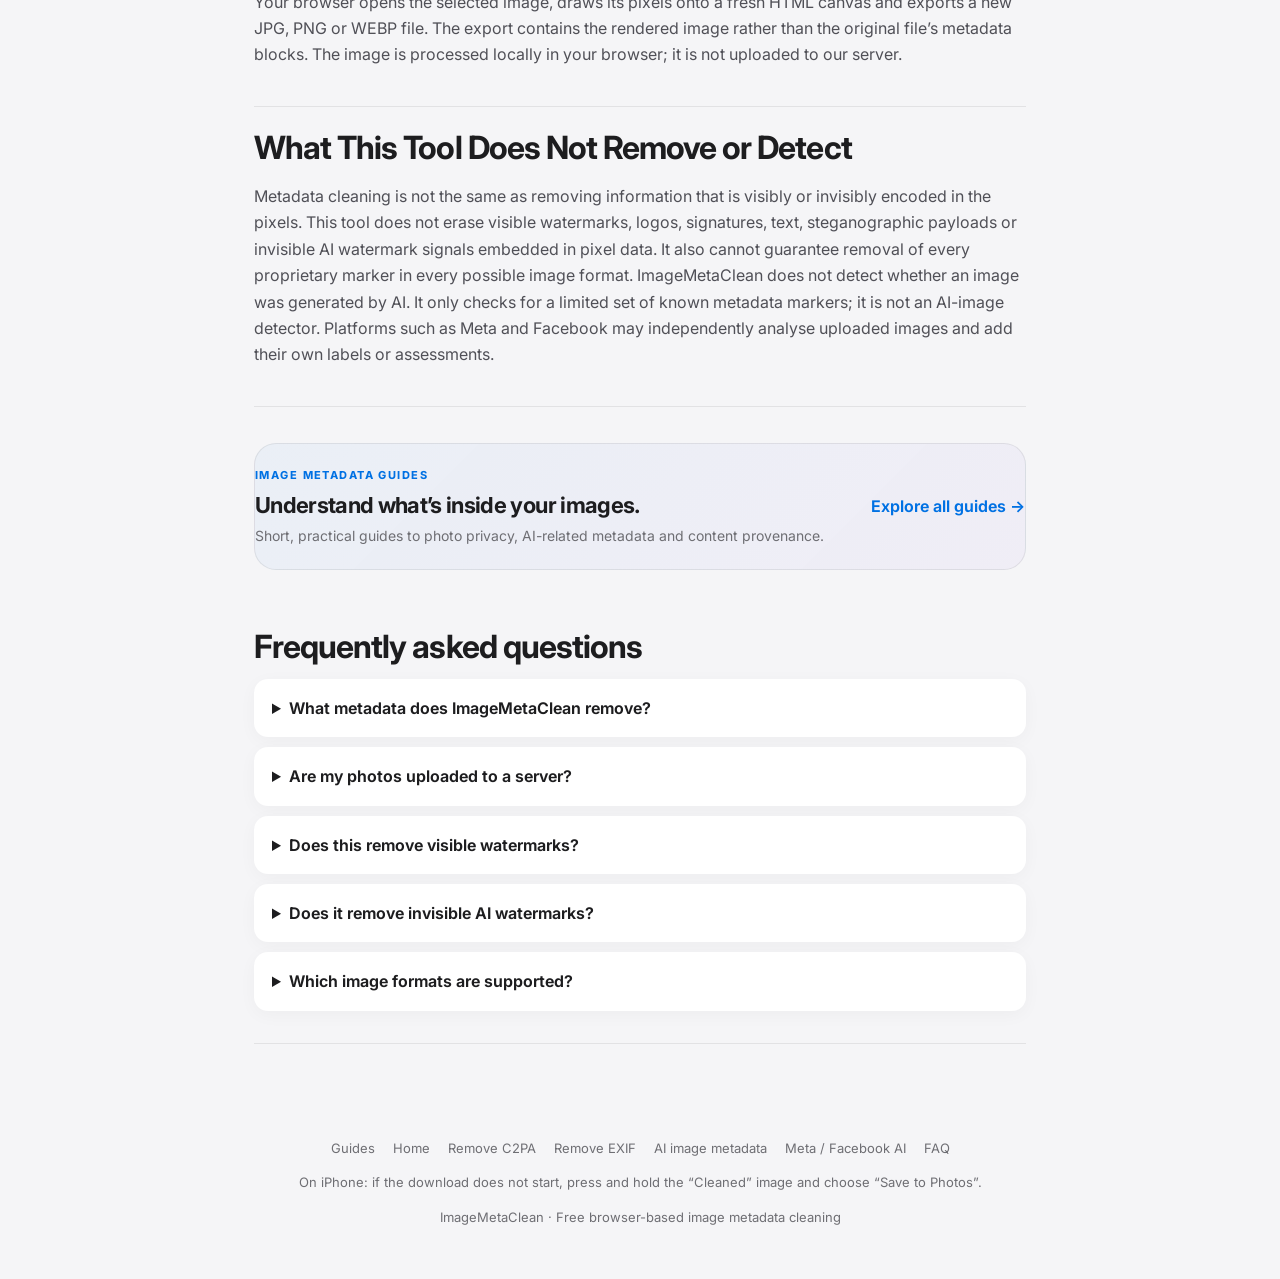
==== commit 78a0298b: "Improve homepage SEO headline for AI metadata removal" ====
--- a/index.html
+++ b/index.html
@@ -1 +1 @@
-<!doctype html><html lang="en"><head><meta charset="utf-8"><meta name="viewport" content="width=device-width,initial-scale=1"><title>Image Metadata Remover – Remove EXIF, XMP, IPTC & C2PA | ImageMetaClean</title><meta name="description" content="Remove EXIF, XMP, IPTC, and supported C2PA metadata from images in one click. Free, private, browser-based image cleaning. Your file never leaves your device."><link rel="canonical" href="https://imagemetaclean.com/"><meta name="robots" content="index,follow,max-image-preview:large"><meta property="og:type" content="website"><meta property="og:site_name" content="ImageMetaClean"><meta property="og:title" content="Image Metadata Remover – Remove EXIF, XMP, IPTC & C2PA | ImageMetaClean"><meta property="og:description" content="Remove EXIF, XMP, IPTC, and supported C2PA metadata from images in one click. Free, private, browser-based image cleaning. Your file never leaves your device."><meta property="og:url" content="https://imagemetaclean.com/"><meta name="twitter:card" content="summary"><meta name="twitter:title" content="Image Metadata Remover – Remove EXIF, XMP, IPTC & C2PA | ImageMetaClean"><meta name="twitter:description" content="Remove EXIF, XMP, IPTC, and supported C2PA metadata from images in one click. Free, private, browser-based image cleaning. Your file never leaves your device."><link rel="preconnect" href="https://fonts.googleapis.com"><link rel="preconnect" href="https://fonts.gstatic.com" crossorigin><link href="https://fonts.googleapis.com/css2?family=Inter:wght@400;500;600;700;800&display=swap" rel="stylesheet"><link rel="stylesheet" href="/styles.css"><script type="application/ld+json">{"@context":"https://schema.org","@type":"WebApplication","name":"ImageMetaClean","url":"https://imagemetaclean.com/","applicationCategory":"UtilitiesApplication","operatingSystem":"Any","description":"Free browser-based image metadata cleaner. Remove EXIF, XMP, IPTC and supported C2PA metadata locally."}</script><script type="application/ld+json">{"@context":"https://schema.org","@type":"FAQPage","mainEntity":[{"@type":"Question","name":"What metadata does ImageMetaClean remove?","acceptedAnswer":{"@type":"Answer","text":"It removes metadata carried in the original file by rendering the image to a new canvas export. This can remove EXIF, XMP, IPTC and embedded C2PA or other metadata chunks, depending on the source format and browser export."}},{"@type":"Question","name":"Are my photos uploaded to a server?","acceptedAnswer":{"@type":"Answer","text":"No. Image processing happens locally in your browser. The image file is not sent to ImageMetaClean servers."}},{"@type":"Question","name":"Does this remove visible watermarks?","acceptedAnswer":{"@type":"Answer","text":"No. It does not erase visible text, logos, signatures or watermarks that are part of the image pixels."}},{"@type":"Question","name":"Does it remove invisible AI watermarks?","acceptedAnswer":{"@type":"Answer","text":"No. ImageMetaClean is a metadata cleaner, not an AI-image detector. It cannot determine whether an image was generated by AI. It also does not remove hidden signals encoded in image pixels or model-specific watermarking systems."}},{"@type":"Question","name":"Which image formats are supported?","acceptedAnswer":{"@type":"Answer","text":"You can export JPG, PNG or WEBP. The available output format depends on browser support and the selected option."}}]}</script></head><body><header><nav><a class="brand" href="/">ImageMetaClean</a><button class="menu" id="menu" aria-label="Toggle navigation" aria-expanded="false">☰</button><div class="navlinks" id="navlinks"><a href="/" aria-current="page">Home</a><a href="/remove-c2pa-metadata" >Remove C2PA</a><a href="/remove-exif-data" >Remove EXIF</a><a href="/remove-meta-facebook-ai-metadata">Meta / Facebook AI</a><a href="/remove-ai-image-metadata" >AI Metadata</a><a href="/guides/">Guides</a><a href="#faq" >FAQ</a></div></nav></header><main><section class="hero"><div><h1>Your image.<br><em>Zero traces.</em></h1><p class="lead">Remove EXIF, XMP, IPTC, and C2PA in one click. Your image stays, technical data disappears.</p><button class="cta" id="go" type="button">Choose image</button><span class="priv">Your file never leaves your device.</span></div><div class="stage" aria-hidden="true"><div class="stack"><div class="layer photo"></div><div class="layer meta-l l1">EXIF<small>camera · date · GPS</small><i>×</i></div><div class="layer meta-l l2">XMP · IPTC<small>software · author</small><i>×</i></div><div class="layer meta-l l3">C2PA<small>provenance · AI</small><i>×</i></div></div></div></section><section class="tool"><div class="panel"><div id="drop" tabindex="0" role="button" aria-label="Choose or drop an image"><div class="ico"><svg width="28" height="28" viewBox="0 0 24 24" fill="none" stroke="#0071e3" stroke-width="2" stroke-linecap="round" stroke-linejoin="round"><path d="M12 16V4M6 10l6-6 6 6"/><path d="M4 16v3a1 1 0 0 0 1 1h14a1 1 0 0 0 1-1v-3"/></svg></div><h2>Drop your image here</h2><p>or click to choose · you can also paste Ctrl+V</p><input id="file" type="file" accept="image/*" hidden></div><div id="work"><div class="grid"><div class="card"><h3>Original</h3><div class="pic"><img id="imgA" alt="Original image preview"></div><ul class="checks" id="tA"></ul><div class="sz" id="sA"></div></div><div class="card after"><h3>Cleaned</h3><div class="pic"><img id="imgB" alt="Cleaned image preview"></div><ul class="checks" id="tB"></ul><div class="sz" id="sB"></div></div></div><div class="bar"><div class="seg" id="seg"><button type="button" data-f="image/jpeg" aria-pressed="true">JPG</button><button type="button" data-f="image/png" aria-pressed="false">PNG</button><button type="button" data-f="image/webp" aria-pressed="false">WEBP</button></div><label class="quality" id="qW">Quality <input id="q" type="range" min="70" max="100" value="95"><span id="qv">95</span></label><div class="acts"><button class="btn sec" id="again" type="button">Another image</button><button class="btn pri" id="save" type="button" disabled>Download</button></div></div><div id="msg" role="status" aria-live="polite"></div></div><p class="tool-note"><strong>Important:</strong> Metadata checks do not detect AI-generated images. They only look for a limited set of known file markers. Meta and Facebook may independently analyse images and add their own labels.</p></div><div class="trust"><div class="feat"><h3>Private</h3><p>Everything happens on your device. Nothing is uploaded to a server.</p></div><div class="feat"><h3>Thorough</h3><p>The image is re-rendered from scratch, so metadata from the original file does not carry over.</p></div><div class="feat"><h3>Honest</h3><p>We do not remove invisible pixel watermarks or visible markings.</p></div></div></section><section class="ai-social-demo" aria-labelledby="ai-social-title"><div class="ai-social-copy"><span class="eyebrow">FACEBOOK AI INFO · BEFORE &amp; AFTER</span><h2 id="ai-social-title">See the AI info label disappear from the file preview.</h2><p>When Facebook’s AI info label is triggered by supported metadata in the image, cleaning the file can remove that signal before upload.</p></div><div class="ai-social-compare"><article class="social-preview before"><div class="social-top"><span class="social-avatar">M</span><span class="social-user"><strong>Maria Nowak</strong><small>Just now · <span aria-label="Public">🌐</span></small><b class="fb-ai-label"><span>✦</span> AI info</b></span><span class="social-dots">•••</span></div><div class="social-photo"><span class="photo-sun"></span><span class="photo-hill one"></span><span class="photo-hill two"></span></div><div class="social-engagement"><span>♡　Like　　◯ Comment　　↗ Share</span></div><div class="social-caption">Example Facebook post · original image</div></article><div class="social-arrow" aria-hidden="true">→</div><article class="social-preview after"><div class="social-top"><span class="social-avatar">M</span><span class="social-user"><strong>Maria Nowak</strong><small>Just now · <span aria-label="Public">🌐</span></small></span><span class="social-dots">•••</span></div><div class="social-photo"><span class="photo-sun"></span><span class="photo-hill one"></span><span class="photo-hill two"></span></div><div class="social-engagement"><span>♡　Like　　◯ Comment　　↗ Share</span></div><div class="social-caption"><span class="no-ai-label">✓ AI metadata signal removed from file</span><br>Same image · cleaned export</div></article></div><p class="ai-social-caveat"><strong>What this means:</strong> The “AI info” label shown here represents the file-metadata signal you tested. Removing that signal can prevent this metadata-based label from appearing. Facebook can also label content using other signals or self-disclosure, so this is not a universal guarantee for every upload.</p></section><section class="metadata-guide" aria-labelledby="metadata-guide-title"><div class="metadata-guide-head"><span class="eyebrow">ONE TOOL · FOUR METADATA TOPICS</span><h2 id="metadata-guide-title">One tool. Different types of metadata.</h2><p>The same browser-based cleaner handles supported metadata across your image. Explore what each type means and when it matters.</p></div><div class="metadata-guide-grid"><a class="metadata-topic" href="/remove-exif-data"><span class="topic-icon">◉</span><span class="topic-name">EXIF</span><span class="topic-desc">Camera details, capture date, settings and GPS location when recorded.</span><span class="topic-link">Explore EXIF →</span></a><a class="metadata-topic" href="/remove-c2pa-metadata"><span class="topic-icon">◇</span><span class="topic-name">C2PA</span><span class="topic-desc">Embedded provenance manifests describing an image’s origin and editing history.</span><span class="topic-link">Explore C2PA →</span></a><a class="metadata-topic" href="/remove-ai-image-metadata"><span class="topic-icon">✳</span><span class="topic-name">AI Metadata</span><span class="topic-desc">Supported software, workflow and AI-related details stored in file metadata.</span><span class="topic-link">Explore AI metadata →</span></a><a class="metadata-topic" href="/remove-meta-facebook-ai-metadata"><span class="topic-icon">↗</span><span class="topic-name">Meta / Facebook</span><span class="topic-desc">What file metadata cleaning changes before upload — and what platforms can still assess.</span><span class="topic-link">Explore Meta &amp; Facebook →</span></a></div><p class="metadata-guide-footnote">All four topics use the same image-cleaning engine. ImageMetaClean removes supported file-level metadata; it does not detect AI-generated images or remove visible labels and pixel-level watermarks.</p></section><article class="content"><section><h2>What Metadata Gets Removed?</h2><p>Digital images can contain more than the visible picture. They may also carry technical and descriptive information added by a camera, editing application, publishing workflow or content-authenticity system. ImageMetaClean creates a fresh image export in your browser so supported metadata from the source file is not copied into the result.</p><h3>EXIF</h3><p>EXIF can include camera and lens details, capture date, exposure settings and, when recorded, GPS coordinates. Re-exporting the image removes the original EXIF block from the new file.</p><h3>C2PA</h3><p>C2PA is a content provenance standard that can attach signed information about an image’s origin or editing history. Re-rendering creates a new image file and does not preserve the original embedded C2PA manifest.</p><h3>XMP and IPTC</h3><p>XMP and IPTC can store author, copyright, captions, keywords, editing details and other descriptive fields. These metadata blocks are not carried over to the browser-generated export.</p></section><section><h2>How Browser-Side Cleaning Works</h2><p>Your browser opens the selected image, draws its pixels onto a fresh HTML canvas and exports a new JPG, PNG or WEBP file. The export contains the rendered image rather than the original file’s metadata blocks. The image is processed locally in your browser; it is not uploaded to our server.</p></section><section><h2>What This Tool Does Not Remove or Detect</h2><p>Metadata cleaning is not the same as removing information that is visibly or invisibly encoded in the pixels. This tool does not erase visible watermarks, logos, signatures, text, steganographic payloads or invisible AI watermark signals embedded in pixel data. It also cannot guarantee removal of every proprietary marker in every possible image format. ImageMetaClean does not detect whether an image was generated by AI. It only checks for a limited set of known metadata markers; it is not an AI-image detector. Platforms such as Meta and Facebook may independently analyse uploaded images and add their own labels or assessments.</p></section><section class="guide-inline"><div><span class="guide-kicker">IMAGE METADATA GUIDES</span><h2>Understand what’s inside your images.</h2><p>Short, practical guides to photo privacy, AI-related metadata and content provenance.</p></div><a href="/guides/">Explore all guides →</a></section><section class="faq" id="faq"><h2>Frequently asked questions</h2><details><summary>What metadata does ImageMetaClean remove?</summary><p>It removes metadata carried in the original file by rendering the image to a new canvas export. This can remove EXIF, XMP, IPTC and embedded C2PA or other metadata chunks, depending on the source format and browser export.</p></details><details><summary>Are my photos uploaded to a server?</summary><p>No. Image processing happens locally in your browser. The image file is not sent to ImageMetaClean servers.</p></details><details><summary>Does this remove visible watermarks?</summary><p>No. It does not erase visible text, logos, signatures or watermarks that are part of the image pixels.</p></details><details><summary>Does it remove invisible AI watermarks?</summary><p>No. It removes supported file metadata, not hidden signals encoded in image pixels or model-specific watermarking systems.</p></details><details><summary>Which image formats are supported?</summary><p>You can export JPG, PNG or WEBP. The available output format depends on browser support and the selected option.</p></details></section></article></main><footer><div class="footlinks"><a href="/guides/">Guides</a><a href="/">Home</a><a href="/remove-c2pa-metadata">Remove C2PA</a><a href="/remove-exif-data">Remove EXIF</a><a href="/remove-ai-image-metadata">AI image metadata</a><a href="/remove-meta-facebook-ai-metadata">Meta / Facebook AI</a><a href="#faq">FAQ</a></div><p>On iPhone: if the download does not start, press and hold the “Cleaned” image and choose “Save to Photos”.</p><p>ImageMetaClean · Free browser-based image metadata cleaning</p></footer><script src="/app.js" defer></script></body></html>+<!doctype html><html lang="en"><head><meta charset="utf-8"><meta name="viewport" content="width=device-width,initial-scale=1"><title>Remove AI Metadata & EXIF from Photos | ImageMetaClean</title><meta name="description" content="Remove image metadata including EXIF, XMP, IPTC and supported C2PA data. Clean photos in your browser for free — your files stay on your device."><link rel="canonical" href="https://imagemetaclean.com/"><meta name="robots" content="index,follow,max-image-preview:large"><meta property="og:type" content="website"><meta property="og:site_name" content="ImageMetaClean"><meta property="og:title" content="Image Metadata Remover – Remove EXIF, XMP, IPTC & C2PA | ImageMetaClean"><meta property="og:description" content="Remove EXIF, XMP, IPTC, and supported C2PA metadata from images in one click. Free, private, browser-based image cleaning. Your file never leaves your device."><meta property="og:url" content="https://imagemetaclean.com/"><meta name="twitter:card" content="summary"><meta name="twitter:title" content="Image Metadata Remover – Remove EXIF, XMP, IPTC & C2PA | ImageMetaClean"><meta name="twitter:description" content="Remove EXIF, XMP, IPTC, and supported C2PA metadata from images in one click. Free, private, browser-based image cleaning. Your file never leaves your device."><link rel="preconnect" href="https://fonts.googleapis.com"><link rel="preconnect" href="https://fonts.gstatic.com" crossorigin><link href="https://fonts.googleapis.com/css2?family=Inter:wght@400;500;600;700;800&display=swap" rel="stylesheet"><link rel="stylesheet" href="/styles.css?v=20261123-2"><script type="application/ld+json">{"@context":"https://schema.org","@type":"WebApplication","name":"ImageMetaClean","url":"https://imagemetaclean.com/","applicationCategory":"UtilitiesApplication","operatingSystem":"Any","description":"Free browser-based image metadata cleaner. Remove EXIF, XMP, IPTC and supported C2PA metadata locally."}</script><script type="application/ld+json">{"@context":"https://schema.org","@type":"FAQPage","mainEntity":[{"@type":"Question","name":"What metadata does ImageMetaClean remove?","acceptedAnswer":{"@type":"Answer","text":"It removes metadata carried in the original file by rendering the image to a new canvas export. This can remove EXIF, XMP, IPTC and embedded C2PA or other metadata chunks, depending on the source format and browser export."}},{"@type":"Question","name":"Are my photos uploaded to a server?","acceptedAnswer":{"@type":"Answer","text":"No. Image processing happens locally in your browser. The image file is not sent to ImageMetaClean servers."}},{"@type":"Question","name":"Does this remove visible watermarks?","acceptedAnswer":{"@type":"Answer","text":"No. It does not erase visible text, logos, signatures or watermarks that are part of the image pixels."}},{"@type":"Question","name":"Does it remove invisible AI watermarks?","acceptedAnswer":{"@type":"Answer","text":"No. ImageMetaClean is a metadata cleaner, not an AI-image detector. It cannot determine whether an image was generated by AI. It also does not remove hidden signals encoded in image pixels or model-specific watermarking systems."}},{"@type":"Question","name":"Which image formats are supported?","acceptedAnswer":{"@type":"Answer","text":"You can export JPG, PNG or WEBP. The available output format depends on browser support and the selected option."}}]}</script></head><body><header><nav><a class="brand" href="/">ImageMetaClean</a><button class="menu" id="menu" aria-label="Toggle navigation" aria-expanded="false">☰</button><div class="navlinks" id="navlinks"><a href="/" aria-current="page">Home</a><a href="/remove-c2pa-metadata" >Remove C2PA</a><a href="/remove-exif-data" >Remove EXIF</a><a href="/remove-meta-facebook-ai-metadata">Meta / Facebook AI</a><a href="/remove-ai-image-metadata" >AI Metadata</a><a href="/guides/">Guides</a><a href="#faq" >FAQ</a></div></nav></header><main><section class="hero"><div><h1>Remove <em>AI Metadata</em><br>From Your Photos.</h1><p class="lead">Clean EXIF, XMP, IPTC and supported C2PA metadata from your images in one click. Your photo stays on your device.</p><button class="cta" id="go" type="button">Choose image</button><span class="priv">Your file never leaves your device.</span></div><div class="stage" aria-hidden="true"><div class="stack"><div class="layer photo"></div><div class="layer meta-l l1">EXIF<small>camera · date · GPS</small><i>×</i></div><div class="layer meta-l l2">XMP · IPTC<small>software · author</small><i>×</i></div><div class="layer meta-l l3">C2PA<small>provenance · AI</small><i>×</i></div></div></div></section><section class="tool"><div class="panel"><div id="drop" tabindex="0" role="button" aria-label="Choose or drop an image"><div class="ico"><svg width="28" height="28" viewBox="0 0 24 24" fill="none" stroke="#0071e3" stroke-width="2" stroke-linecap="round" stroke-linejoin="round"><path d="M12 16V4M6 10l6-6 6 6"/><path d="M4 16v3a1 1 0 0 0 1 1h14a1 1 0 0 0 1-1v-3"/></svg></div><h2>Drop your image here</h2><p>or click to choose · you can also paste Ctrl+V</p><input id="file" type="file" accept="image/*" hidden></div><div id="work"><div class="grid"><div class="card"><h3>Original</h3><div class="pic"><img id="imgA" alt="Original image preview"></div><ul class="checks" id="tA"></ul><div class="sz" id="sA"></div></div><div class="card after"><h3>Cleaned</h3><div class="pic"><img id="imgB" alt="Cleaned image preview"></div><ul class="checks" id="tB"></ul><div class="sz" id="sB"></div></div></div><div class="bar"><div class="seg" id="seg"><button type="button" data-f="image/jpeg" aria-pressed="true">JPG</button><button type="button" data-f="image/png" aria-pressed="false">PNG</button><button type="button" data-f="image/webp" aria-pressed="false">WEBP</button></div><label class="quality" id="qW">Quality <input id="q" type="range" min="70" max="100" value="95"><span id="qv">95</span></label><div class="acts"><button class="btn sec" id="again" type="button">Another image</button><button class="btn pri" id="save" type="button" disabled>Download</button></div></div><div id="msg" role="status" aria-live="polite"></div></div><p class="tool-note"><strong>Important:</strong> Metadata checks do not detect AI-generated images. They only look for a limited set of known file markers. Meta and Facebook may independently analyse images and add their own labels.</p></div><div class="trust"><div class="feat"><h3>Private</h3><p>Everything happens on your device. Nothing is uploaded to a server.</p></div><div class="feat"><h3>Thorough</h3><p>The image is re-rendered from scratch, so metadata from the original file does not carry over.</p></div><div class="feat"><h3>Honest</h3><p>We do not remove invisible pixel watermarks or visible markings.</p></div></div></section><section class="ai-social-demo" aria-labelledby="ai-social-title"><div class="ai-social-copy"><span class="eyebrow">FACEBOOK AI INFO · BEFORE &amp; AFTER</span><h2 id="ai-social-title">See the AI info label disappear from the file preview.</h2><p>When Facebook’s AI info label is triggered by supported metadata in the image, cleaning the file can remove that signal before upload.</p></div><div class="ai-social-compare"><article class="social-preview before"><div class="social-top"><span class="social-avatar">M</span><span class="social-user"><strong>Maria Nowak</strong><small>Just now · <span aria-label="Public">🌐</span></small><b class="fb-ai-label"><span>✦</span> AI info</b></span><span class="social-dots">•••</span></div><div class="social-photo"><span class="photo-sun"></span><span class="photo-hill one"></span><span class="photo-hill two"></span></div><div class="social-engagement"><span>♡　Like　　◯ Comment　　↗ Share</span></div><div class="social-caption">Example Facebook post · original image</div></article><div class="social-arrow" aria-hidden="true">→</div><article class="social-preview after"><div class="social-top"><span class="social-avatar">M</span><span class="social-user"><strong>Maria Nowak</strong><small>Just now · <span aria-label="Public">🌐</span></small></span><span class="social-dots">•••</span></div><div class="social-photo"><span class="photo-sun"></span><span class="photo-hill one"></span><span class="photo-hill two"></span></div><div class="social-engagement"><span>♡　Like　　◯ Comment　　↗ Share</span></div><div class="social-caption"><span class="no-ai-label">✓ AI metadata signal removed from file</span><br>Same image · cleaned export</div></article></div><p class="ai-social-caveat"><strong>What this means:</strong> The “AI info” label shown here represents the file-metadata signal you tested. Removing that signal can prevent this metadata-based label from appearing. Facebook can also label content using other signals or self-disclosure, so this is not a universal guarantee for every upload.</p></section><section class="metadata-guide" aria-labelledby="metadata-guide-title"><div class="metadata-guide-head"><span class="eyebrow">ONE TOOL · FOUR METADATA TOPICS</span><h2 id="metadata-guide-title">One tool. Different types of metadata.</h2><p>The same browser-based cleaner handles supported metadata across your image. Explore what each type means and when it matters.</p></div><div class="metadata-guide-grid"><a class="metadata-topic" href="/remove-exif-data"><span class="topic-icon">◉</span><span class="topic-name">EXIF</span><span class="topic-desc">Camera details, capture date, settings and GPS location when recorded.</span><span class="topic-link">Explore EXIF →</span></a><a class="metadata-topic" href="/remove-c2pa-metadata"><span class="topic-icon">◇</span><span class="topic-name">C2PA</span><span class="topic-desc">Embedded provenance manifests describing an image’s origin and editing history.</span><span class="topic-link">Explore C2PA →</span></a><a class="metadata-topic" href="/remove-ai-image-metadata"><span class="topic-icon">✳</span><span class="topic-name">AI Metadata</span><span class="topic-desc">Supported software, workflow and AI-related details stored in file metadata.</span><span class="topic-link">Explore AI metadata →</span></a><a class="metadata-topic" href="/remove-meta-facebook-ai-metadata"><span class="topic-icon">↗</span><span class="topic-name">Meta / Facebook</span><span class="topic-desc">What file metadata cleaning changes before upload — and what platforms can still assess.</span><span class="topic-link">Explore Meta &amp; Facebook →</span></a></div><p class="metadata-guide-footnote">All four topics use the same image-cleaning engine. ImageMetaClean removes supported file-level metadata; it does not detect AI-generated images or remove visible labels and pixel-level watermarks.</p></section><article class="content"><section><h2>What Metadata Gets Removed?</h2><p>Digital images can contain more than the visible picture. They may also carry technical and descriptive information added by a camera, editing application, publishing workflow or content-authenticity system. ImageMetaClean creates a fresh image export in your browser so supported metadata from the source file is not copied into the result.</p><h3>EXIF</h3><p>EXIF can include camera and lens details, capture date, exposure settings and, when recorded, GPS coordinates. Re-exporting the image removes the original EXIF block from the new file.</p><h3>C2PA</h3><p>C2PA is a content provenance standard that can attach signed information about an image’s origin or editing history. Re-rendering creates a new image file and does not preserve the original embedded C2PA manifest.</p><h3>XMP and IPTC</h3><p>XMP and IPTC can store author, copyright, captions, keywords, editing details and other descriptive fields. These metadata blocks are not carried over to the browser-generated export.</p></section><section><h2>How Browser-Side Cleaning Works</h2><p>Your browser opens the selected image, draws its pixels onto a fresh HTML canvas and exports a new JPG, PNG or WEBP file. The export contains the rendered image rather than the original file’s metadata blocks. The image is processed locally in your browser; it is not uploaded to our server.</p></section><section><h2>What This Tool Does Not Remove or Detect</h2><p>Metadata cleaning is not the same as removing information that is visibly or invisibly encoded in the pixels. This tool does not erase visible watermarks, logos, signatures, text, steganographic payloads or invisible AI watermark signals embedded in pixel data. It also cannot guarantee removal of every proprietary marker in every possible image format. ImageMetaClean does not detect whether an image was generated by AI. It only checks for a limited set of known metadata markers; it is not an AI-image detector. Platforms such as Meta and Facebook may independently analyse uploaded images and add their own labels or assessments.</p></section><section class="guide-inline"><div><span class="guide-kicker">IMAGE METADATA GUIDES</span><h2>Understand what’s inside your images.</h2><p>Short, practical guides to photo privacy, AI-related metadata and content provenance.</p></div><a href="/guides/">Explore all guides →</a></section><section class="faq" id="faq"><h2>Frequently asked questions</h2><details><summary>What metadata does ImageMetaClean remove?</summary><p>It removes metadata carried in the original file by rendering the image to a new canvas export. This can remove EXIF, XMP, IPTC and embedded C2PA or other metadata chunks, depending on the source format and browser export.</p></details><details><summary>Are my photos uploaded to a server?</summary><p>No. Image processing happens locally in your browser. The image file is not sent to ImageMetaClean servers.</p></details><details><summary>Does this remove visible watermarks?</summary><p>No. It does not erase visible text, logos, signatures or watermarks that are part of the image pixels.</p></details><details><summary>Does it remove invisible AI watermarks?</summary><p>No. It removes supported file metadata, not hidden signals encoded in image pixels or model-specific watermarking systems.</p></details><details><summary>Which image formats are supported?</summary><p>You can export JPG, PNG or WEBP. The available output format depends on browser support and the selected option.</p></details></section></article></main><footer><div class="footlinks"><a href="/guides/">Guides</a><a href="/">Home</a><a href="/remove-c2pa-metadata">Remove C2PA</a><a href="/remove-exif-data">Remove EXIF</a><a href="/remove-ai-image-metadata">AI image metadata</a><a href="/remove-meta-facebook-ai-metadata">Meta / Facebook AI</a><a href="#faq">FAQ</a></div><p>On iPhone: if the download does not start, press and hold the “Cleaned” image and choose “Save to Photos”.</p><p>ImageMetaClean · Free browser-based image metadata cleaning</p></footer><script src="/app.js?v=20261123-2" defer></script></body></html>
--- a/styles.css
+++ b/styles.css
@@ -443,3 +443,62 @@
 .ai-social-caveat{max-width:850px;margin:18px auto 0;padding:13px 16px;border:1px solid rgba(0,113,227,.12);border-radius:12px;background:#f7f9fd;color:#6e707a;font-size:12px;line-height:1.65}
 .ai-social-caveat strong{color:#3f526f}
 @media(max-width:650px){.ai-social-demo{padding:0 16px;margin:54px auto}.ai-social-compare{grid-template-columns:1fr;gap:10px;max-width:420px}.social-arrow{transform:rotate(90deg);font-size:24px;height:20px}.social-photo{height:160px}.ai-social-copy{text-align:left}.ai-social-copy p{font-size:14px}.ai-social-caveat{font-size:11px;padding:12px}}
+
+
+/* Facebook-style post preview: the real AI info label sits beneath the profile name */
+.ai-social-compare{max-width:900px}
+.social-preview{border:1px solid #e2e5e9;border-radius:12px;box-shadow:0 3px 14px rgba(0,0,0,.07)}
+.social-top{align-items:flex-start;padding:14px 14px 12px}
+.social-avatar{flex:0 0 40px;width:40px;height:40px;background:#e5eaf2;color:#53657c}
+.social-user{min-width:0;flex:1}
+.social-user strong{font-size:14px;color:#1c1e21;font-weight:700}
+.social-user small{font-size:11px;color:#65676b}
+.fb-ai-label{display:flex;align-items:center;gap:4px;margin-top:5px;color:#65676b;font-size:12px;font-weight:650}
+.fb-ai-label span{font-size:14px;color:#65676b}
+.social-photo{height:220px;background:linear-gradient(155deg,#a9c9df 0%,#e8ddc9 57%,#9ab49e 100%)}
+.social-photo .photo-sun{top:30px;right:19%;width:52px;height:52px}
+.social-photo .photo-hill.one{bottom:-46%}
+.social-photo .photo-hill.two{bottom:-57%}
+.social-engagement{padding:11px 13px;border-top:1px solid #e4e6eb;color:#65676b;font-size:11px;font-weight:600;white-space:nowrap}
+.social-caption{padding:10px 13px 13px;border-top:1px solid #e4e6eb;font-size:11px;color:#65676b}
+.no-ai-label{display:inline-block;color:#21834b;font-weight:700;margin-bottom:4px}
+.social-arrow{font-size:30px;color:#8994a5}
+@media(max-width:650px){.social-photo{height:170px}.social-engagement{font-size:10px}.social-top{padding:12px}}
+
+
+/* Inline Facebook AI-info before/after illustration inside the cleaned result card */
+.fb-meta-demo{margin:10px 18px 12px;padding:13px;border:1px solid #e4e7ec;border-radius:15px;background:#f7f8fa}
+.fb-demo-heading{display:flex;flex-direction:column;gap:4px;margin-bottom:10px}
+.fb-demo-heading span{font-size:9px;letter-spacing:.12em;font-weight:800;color:#7a8493}
+.fb-demo-heading strong{font-size:13px;line-height:1.3;color:#24262b}
+.fb-demo-grid{display:grid;grid-template-columns:1fr 1fr;gap:9px}
+.fb-mini-post{min-width:0;overflow:hidden;border:1px solid #e2e5e9;border-radius:10px;background:#fff}
+.fb-mini-user{display:flex;align-items:flex-start;gap:7px;padding:8px 7px;min-height:49px}
+.fb-mini-avatar{display:grid;place-items:center;flex:0 0 25px;width:25px;height:25px;border-radius:50%;background:#e7edf5;color:#586b84;font-size:10px;font-weight:800}
+.fb-mini-user b,.fb-mini-user small,.fb-mini-user em{display:block;line-height:1.25}
+.fb-mini-user b{font-size:9px;color:#25272b}
+.fb-mini-user small{margin-top:2px;color:#858992;font-size:8px}
+.fb-mini-user em{margin-top:3px;color:#62666d;font-size:9px;font-style:normal;font-weight:700}
+.fb-mini-image{display:block;width:100%;height:88px;object-fit:cover;background:#eceef1}
+.fb-mini-state{padding:6px 7px;color:#747b86;font-size:7px;font-weight:800;letter-spacing:.055em;line-height:1.3}
+.fb-mini-state.clean-state{color:#23804c}
+.fb-demo-foot{margin:9px 1px 0;color:#747b86;font-size:9px;line-height:1.45}
+@media(max-width:620px){.fb-meta-demo{margin:9px 12px 10px;padding:10px}.fb-mini-image{height:78px}.fb-mini-user{padding:7px 5px;gap:5px}.fb-mini-user b{font-size:8px}.fb-mini-user small,.fb-mini-user em{font-size:7px}.fb-mini-state{font-size:6px;padding:5px}}
+
+
+/* Balanced two-column results: original + scan inspector on the left, cleaned preview on the right. */
+#work .grid{display:grid;grid-template-columns:minmax(0,1fr) minmax(0,1fr);align-items:start;gap:22px}
+#work .result-left-column,#work .result-right-column{display:flex;flex-direction:column;gap:18px;min-width:0}
+#work .result-left-column .card,#work .result-right-column .card{width:100%}
+#work .result-left-column .scan-summary{margin:0;padding:22px 22px 20px;border-radius:22px;background:linear-gradient(145deg,#fff 0%,#f6f8fc 100%);border:1px solid rgba(0,0,0,.07);box-shadow:0 12px 34px -28px rgba(0,0,0,.22)}
+#work .result-left-column .scan-summary h3{font-size:20px;margin:7px 0 13px}
+#work .result-left-column .scan-counts{display:grid;gap:8px;margin-bottom:12px}
+#work .result-left-column .scan-disclaimer{font-size:12px;line-height:1.65}
+@media(max-width:820px){#work .grid{grid-template-columns:1fr;gap:18px}#work .result-left-column,#work .result-right-column{gap:16px}}
+
+
+/* Equalize the bottom edges of the left inspector and right cleaned-result card. */
+#work .grid{align-items:stretch!important}
+#work .result-left-column,#work .result-right-column{height:100%;min-height:0}
+#work .result-left-column .scan-summary{flex:1 1 auto;display:flex;flex-direction:column;justify-content:flex-start}
+@media(max-width:820px){#work .grid{align-items:stretch!important}#work .result-left-column,#work .result-right-column{height:auto}#work .result-left-column .scan-summary{flex:0 0 auto}}
